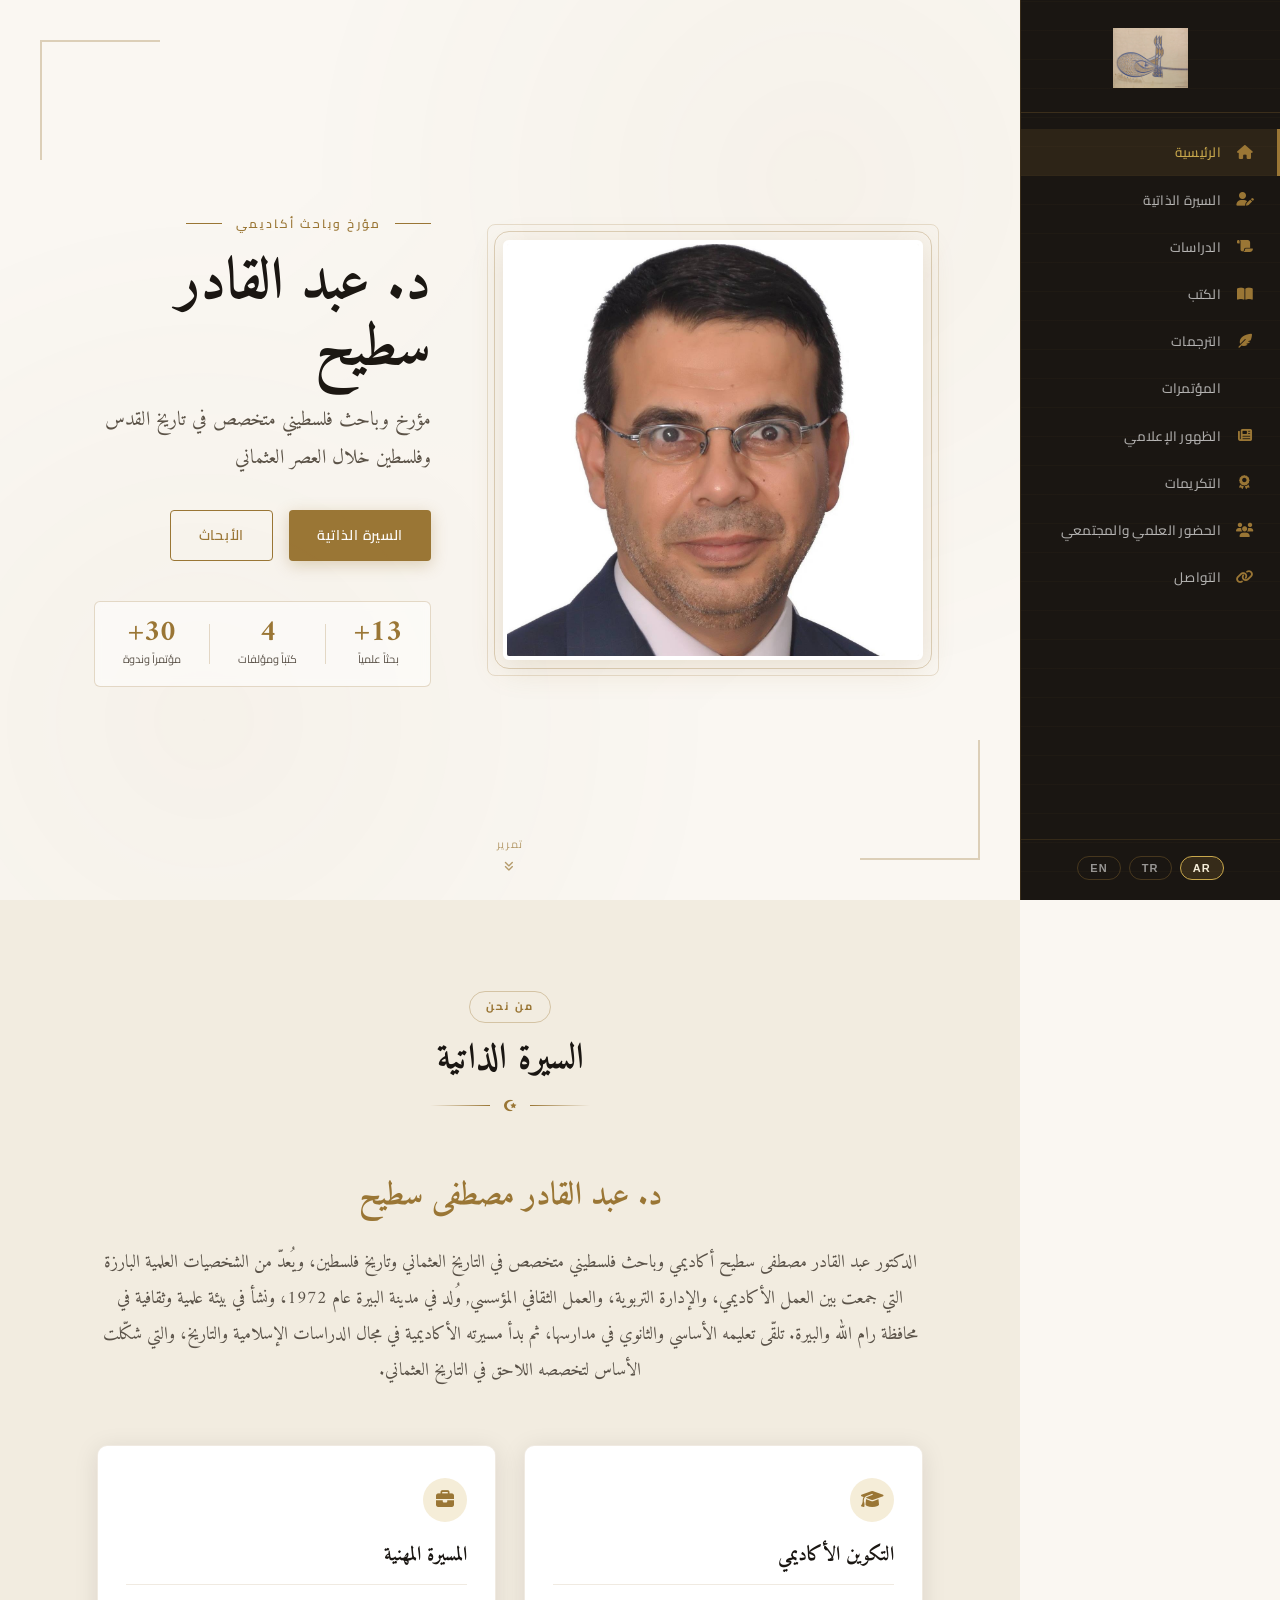
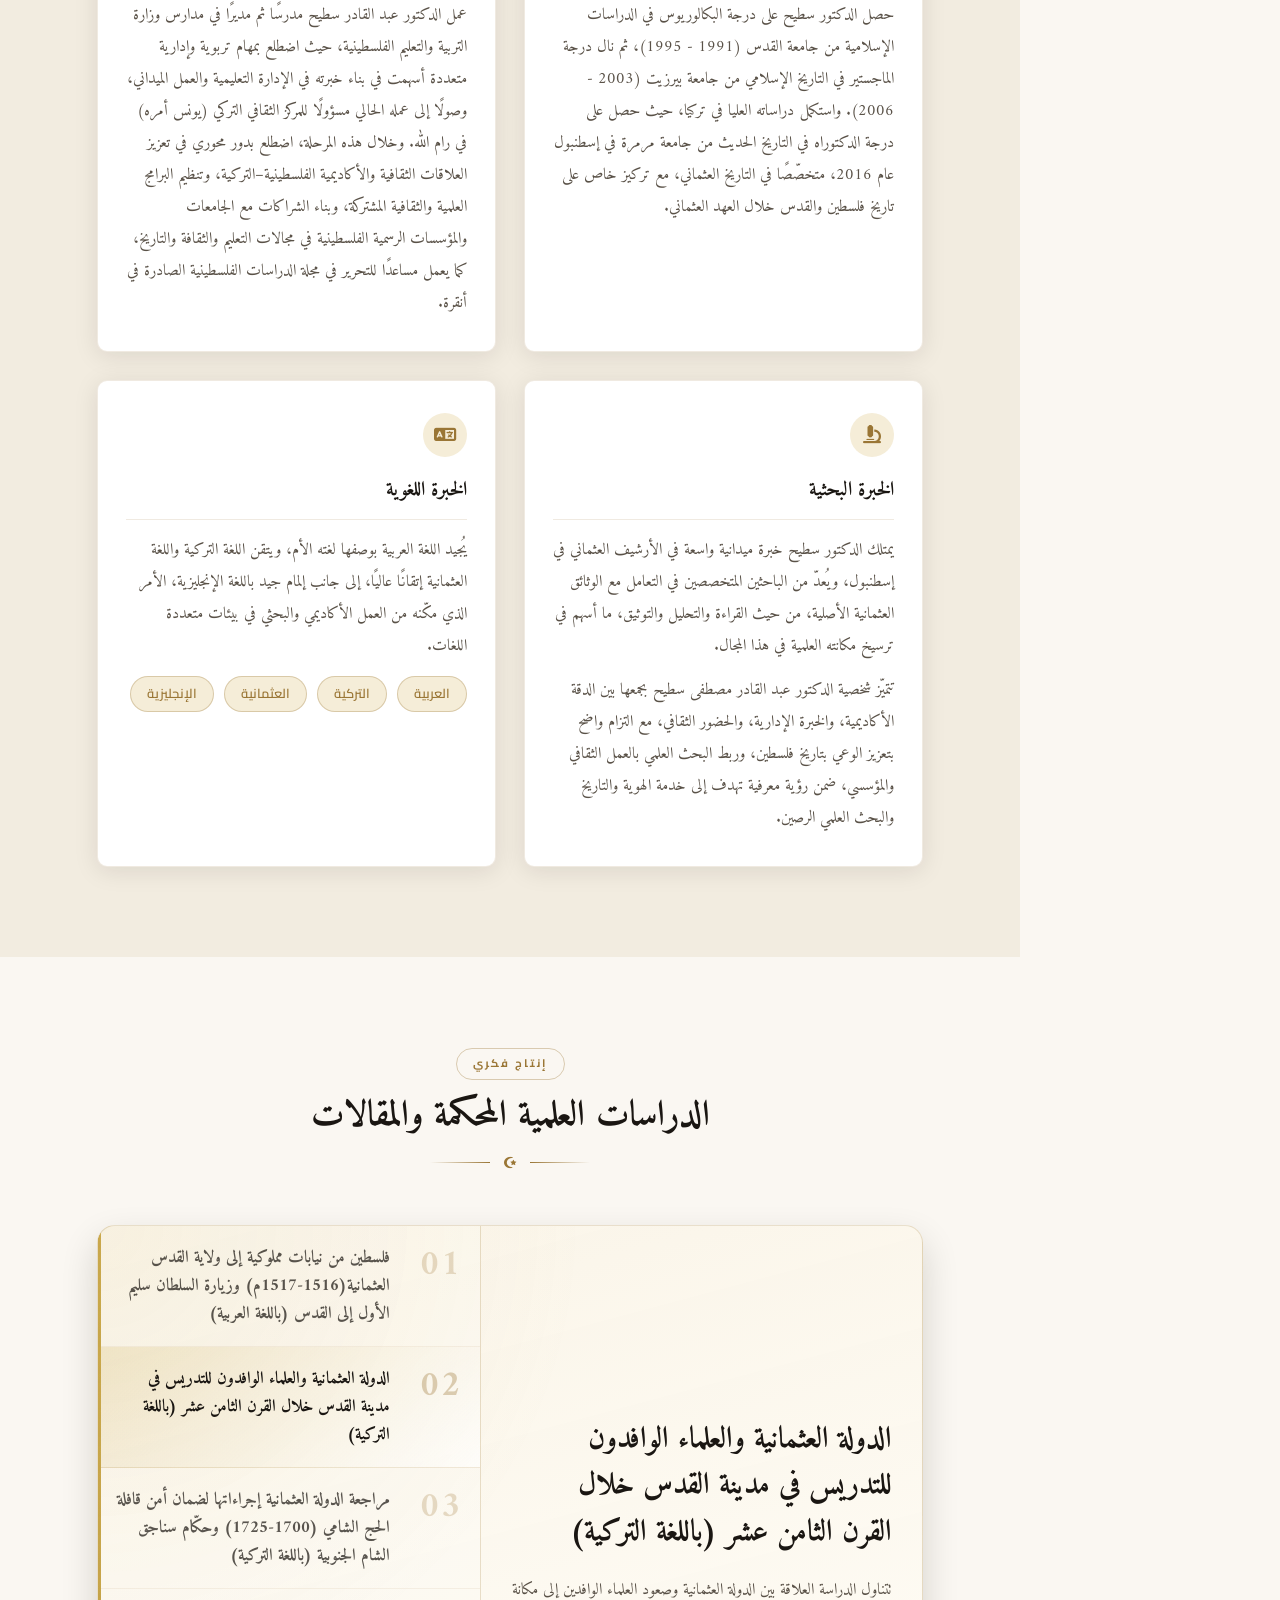
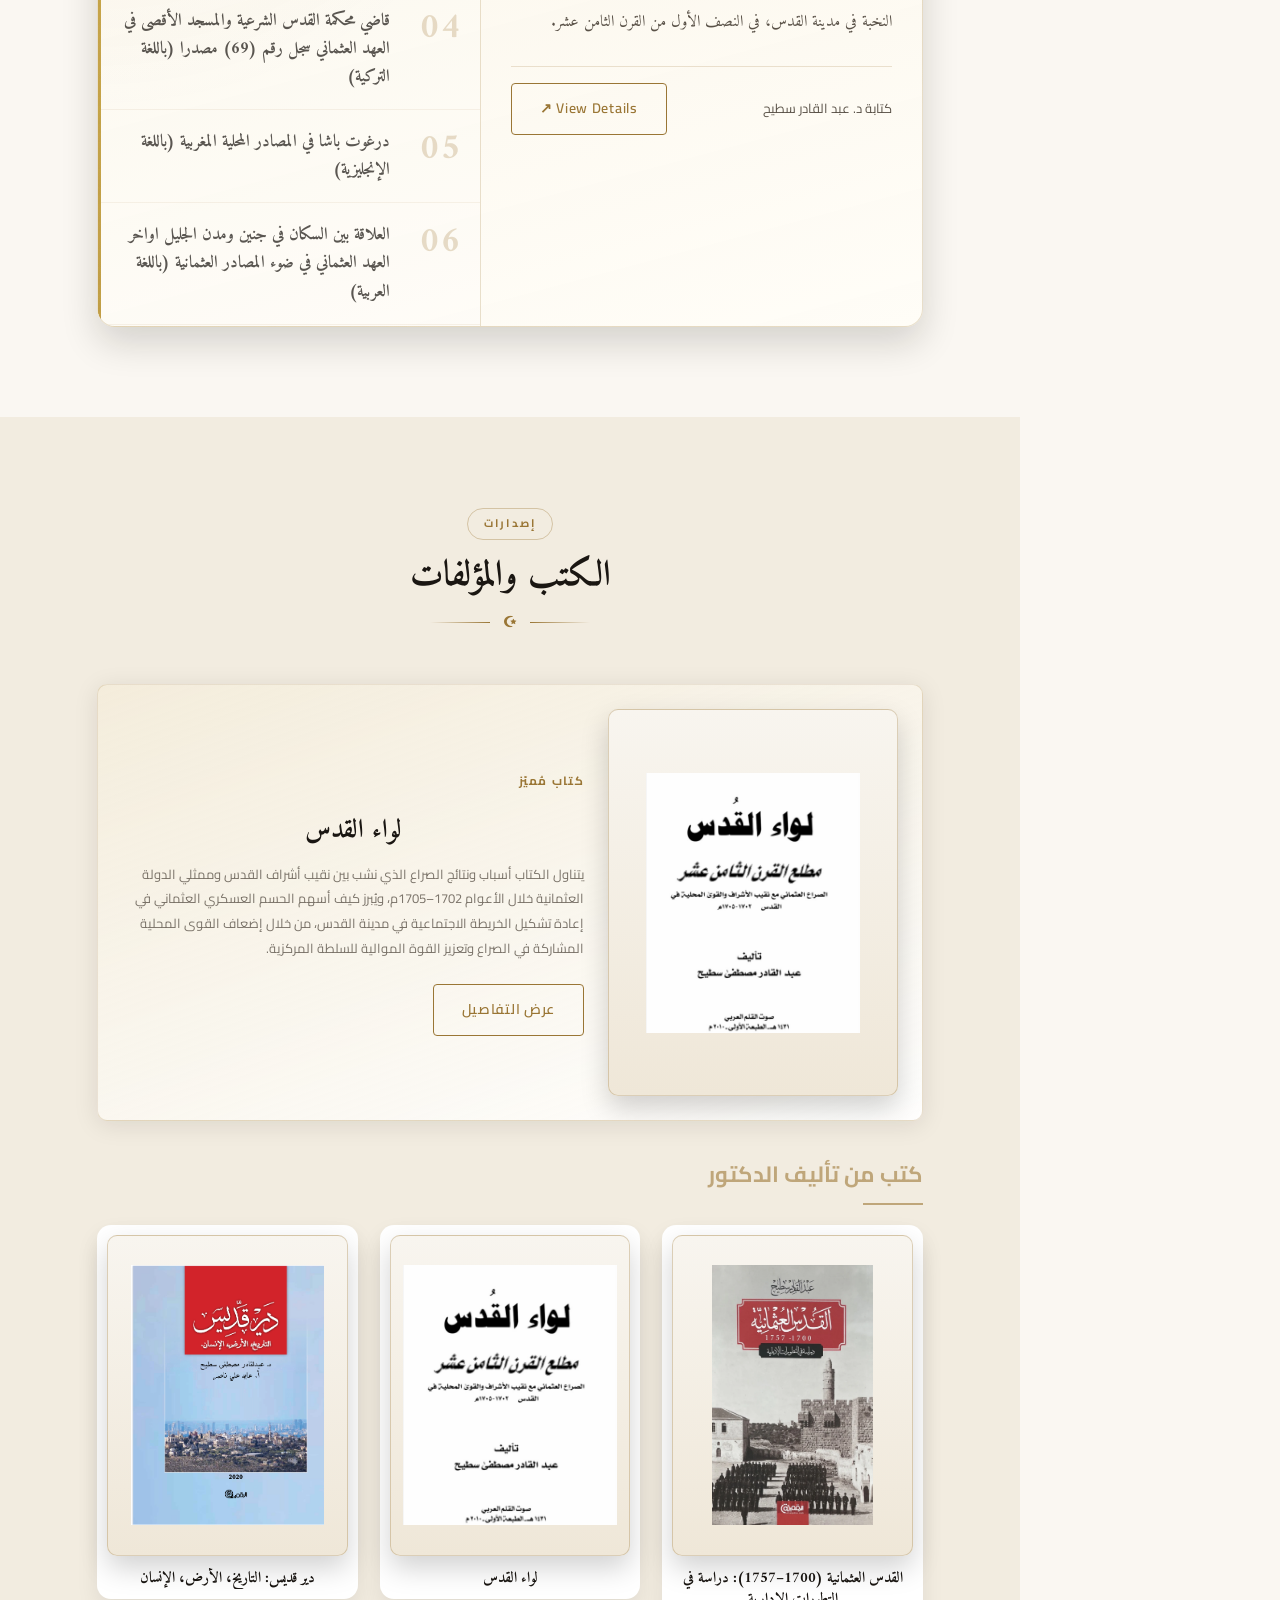
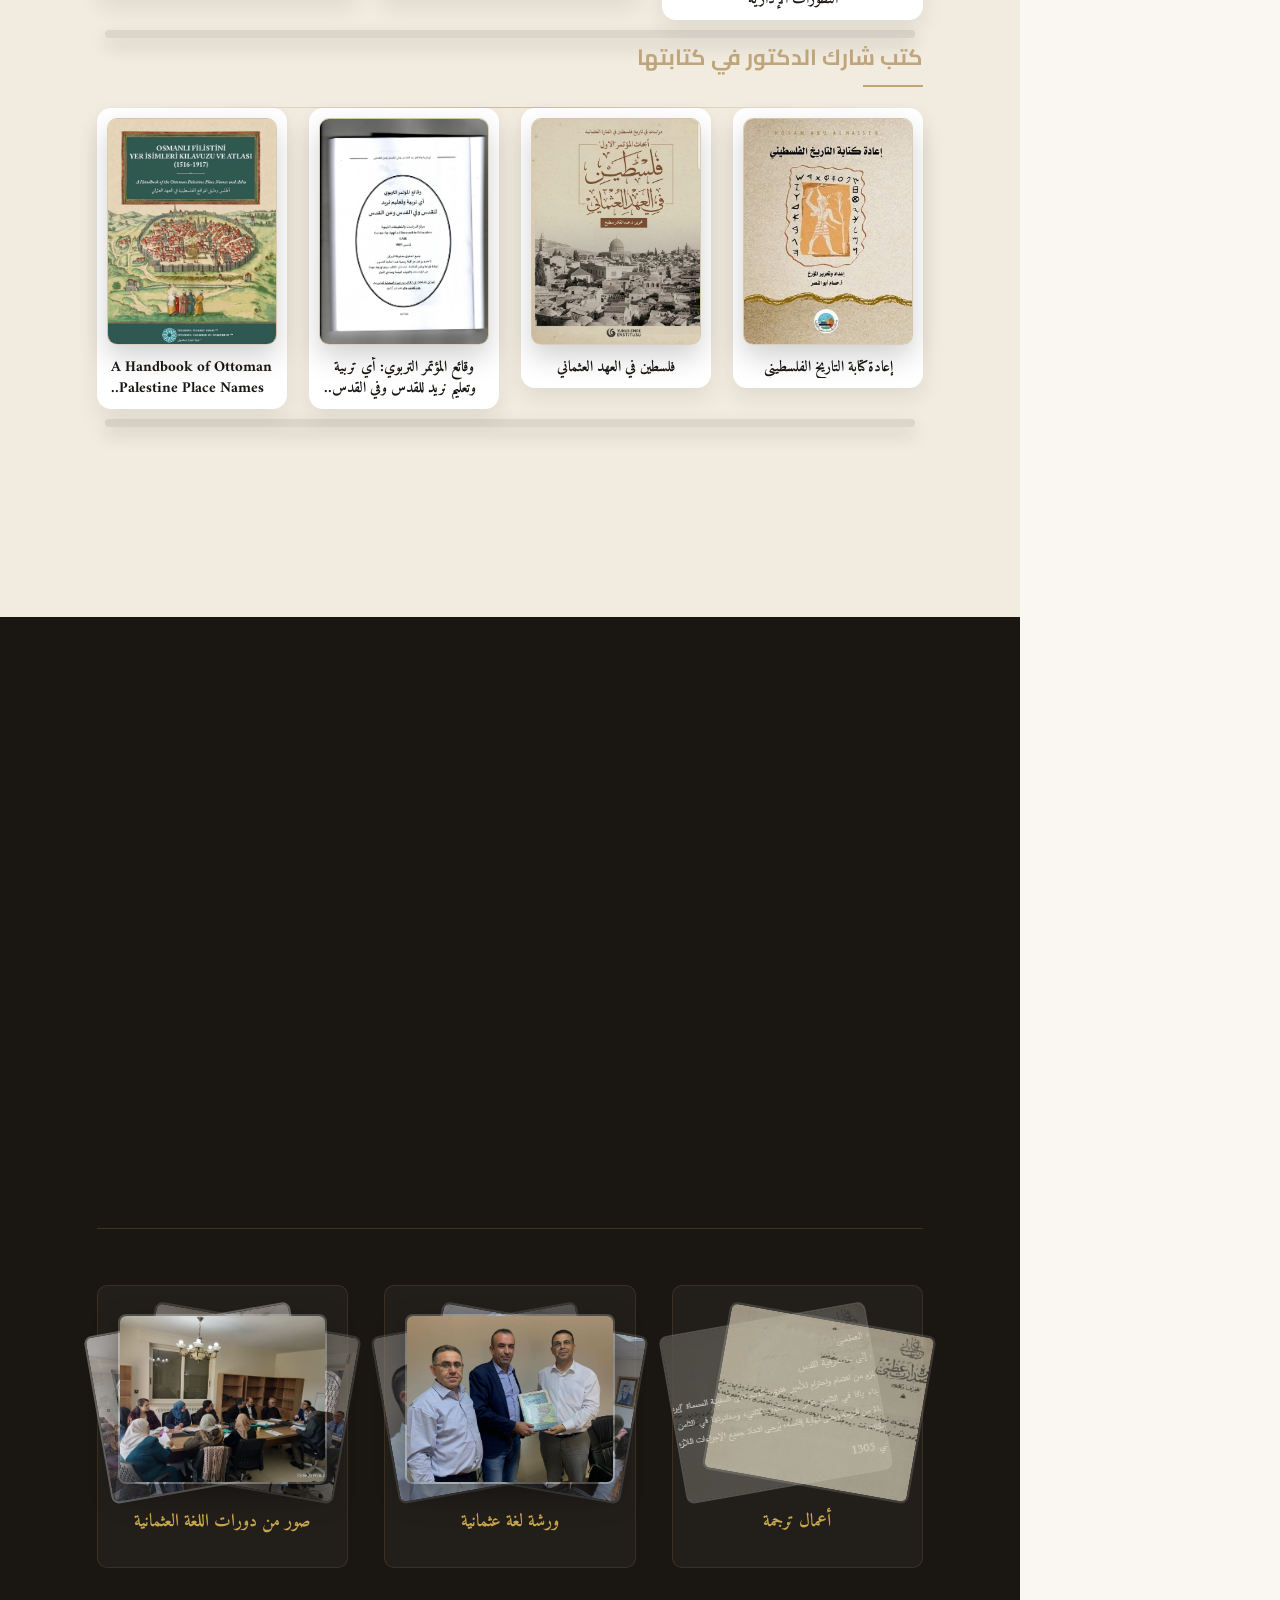
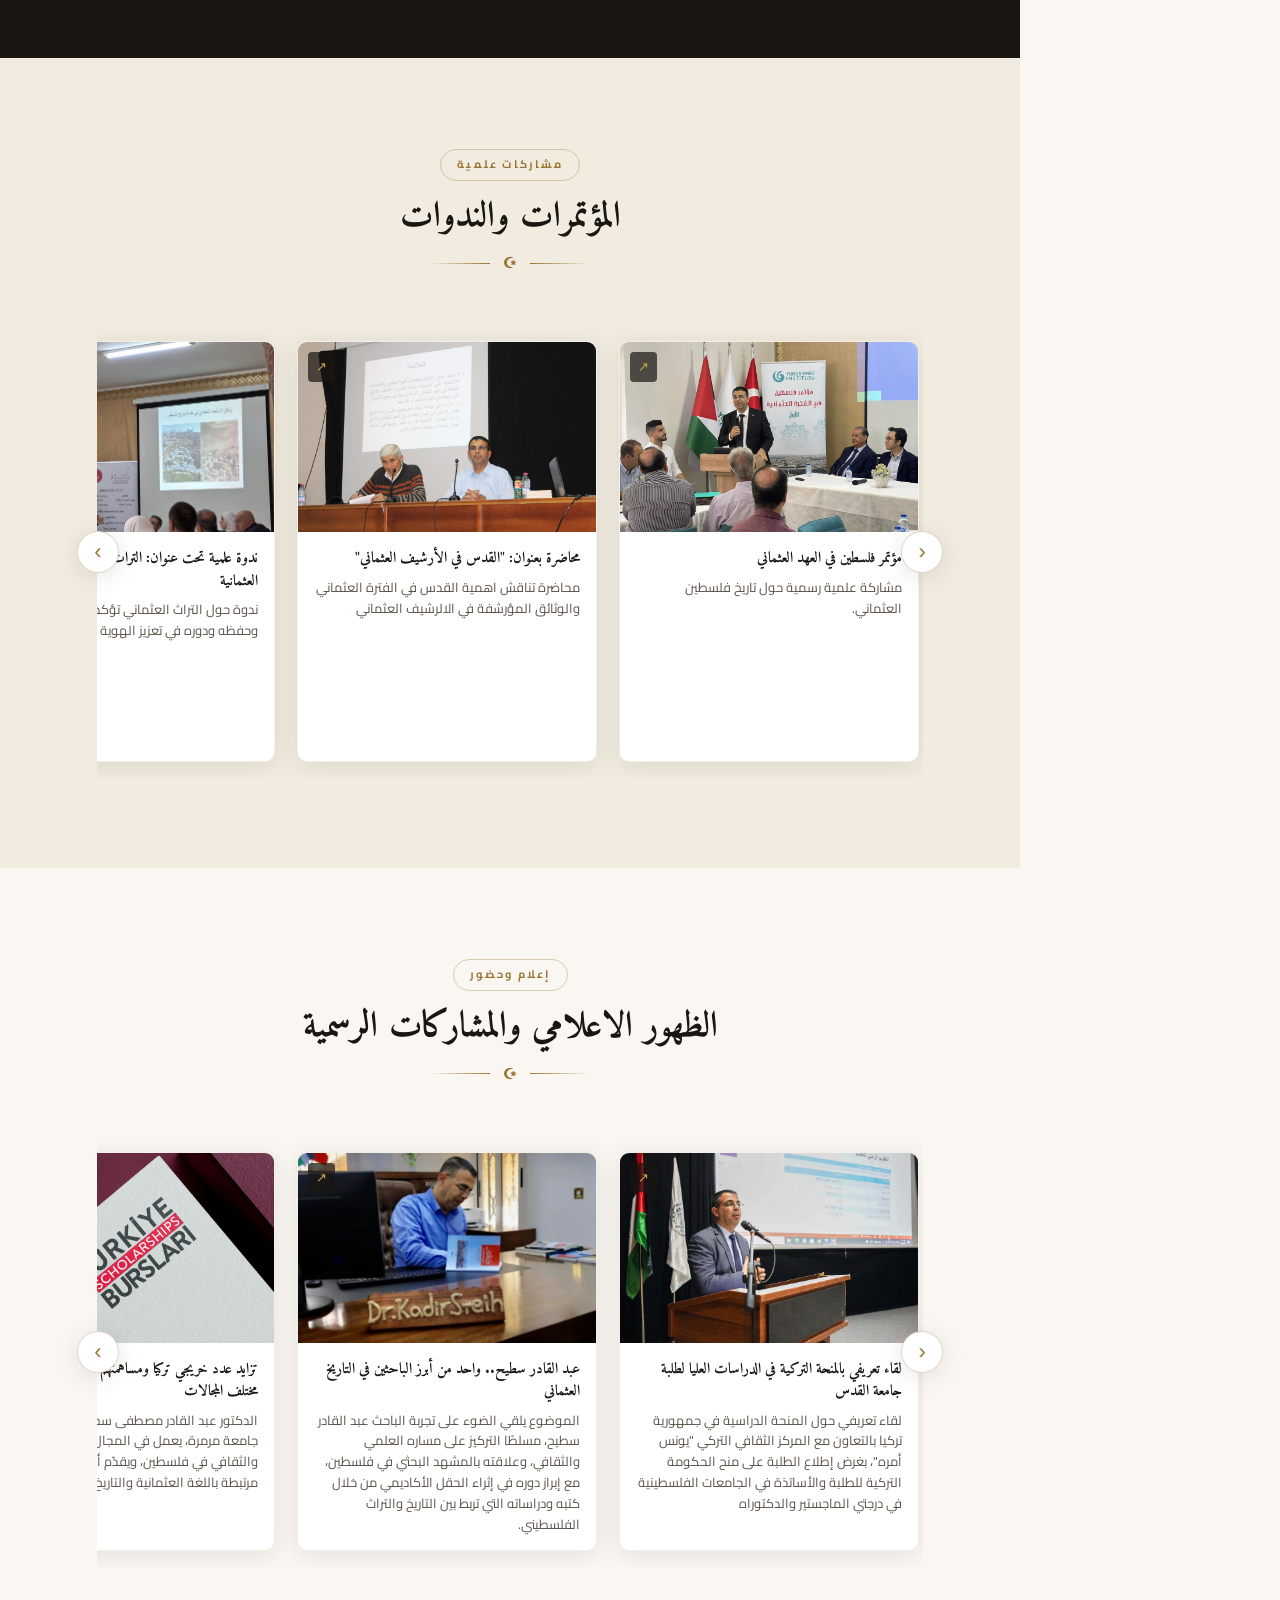
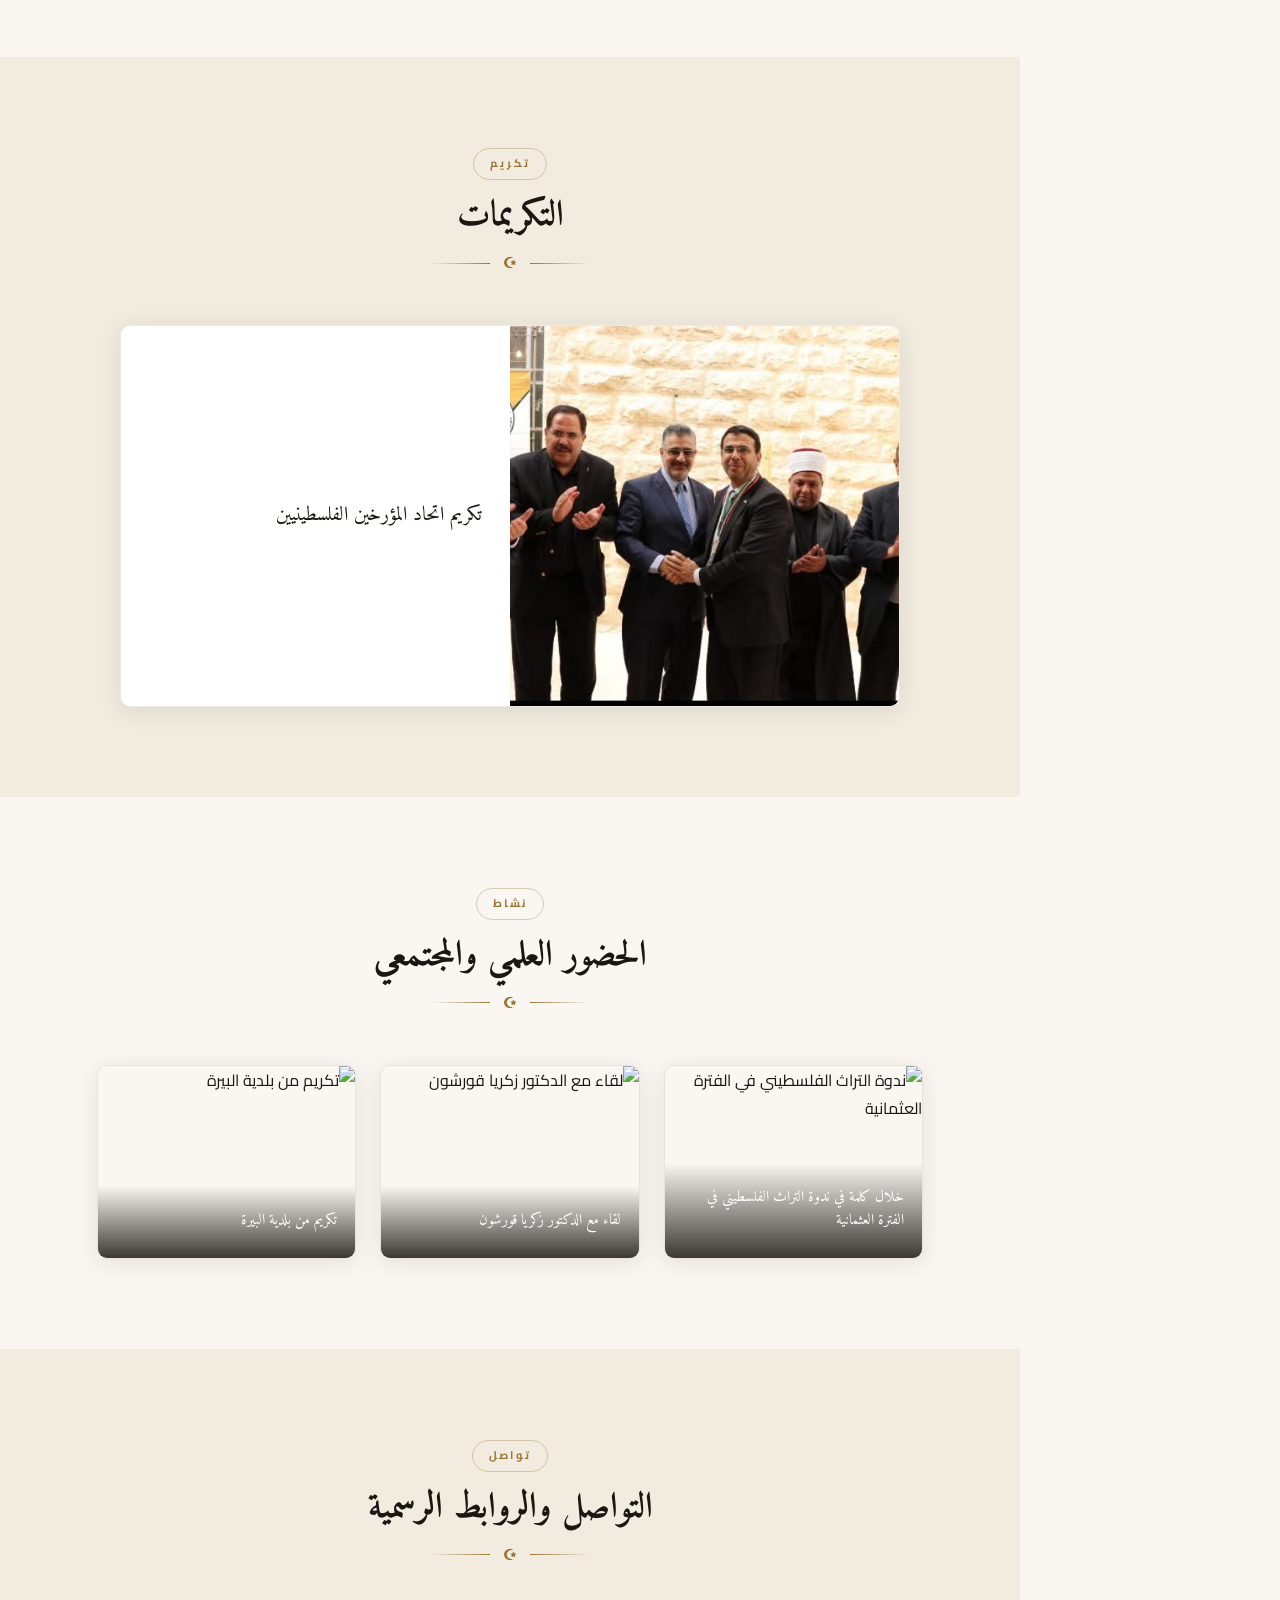
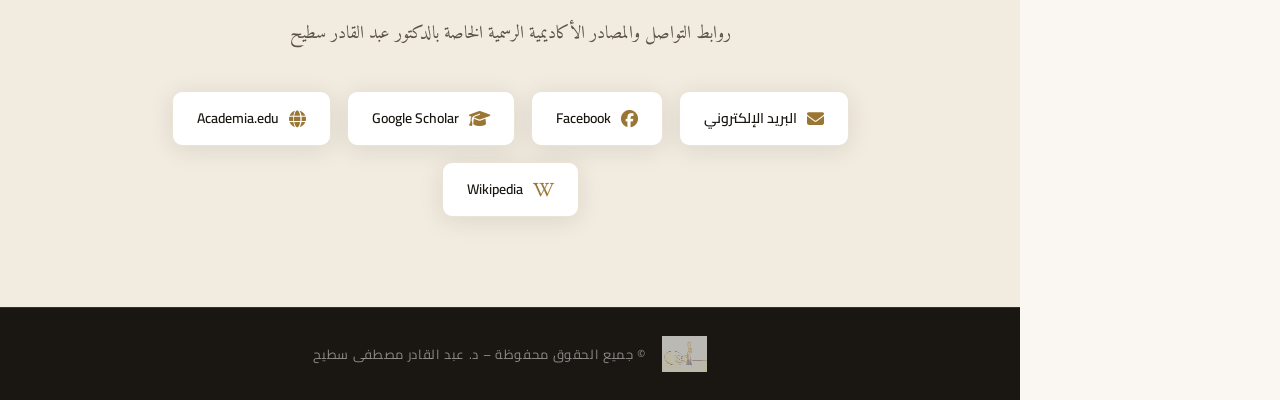
==== index.html @ 8f047064 "abdalqadersteih" ====
<!DOCTYPE html>
<html lang="ar" dir="rtl">
<head>
  <meta charset="UTF-8">
  <meta name="viewport" content="width=device-width, initial-scale=1.0">
  <meta name="description" content="الموقع الرسمي للدكتور عبد القادر سطيح، باحث فلسطيني متخصص في التاريخ العثماني وتاريخ القدس وفلسطين.">
  <meta name="robots" content="index, follow">
  <meta name="keywords" content="عبد القادر مصطفى سطيح, دكتور عبد القادر سطيح, مؤرخ فلسطيني, التاريخ العثماني, تاريخ القدس, باحث فلسطيني">
  <meta name="author" content="Dr Abdalqader Mustafa Steih">
  <link rel="icon" href="assets/favicon.ico">
  <title>د. عبد القادر مصطفى سطيح - باحث في التاريخ العثماني وتاريخ القدس وفلسطين</title>
  <meta property="og:title" content="Dr Abdalqader Steih">
  <meta property="og:description" content="باحث فلسطيني متخصص في التاريخ العثماني وتاريخ القدس وفلسطين.">
  <meta property="og:type" content="website">
  <meta property="og:image" content="https://upload.wikimedia.org/wikipedia/commons/thumb/6/62/Abdalqader_steih.jpg/330px-Abdalqader_steih.jpg">
  <meta property="og:url" content="https://abdalqadersteih.com/">
  <meta property="og:site_name" content="Dr Abdalqader Steih">
  <meta property="og:locale" content="ar_AR">
  <link rel="canonical" href="https://abdalqadersteih.com/">
  <link rel="alternate" hreflang="ar" href="https://abdalqadersteih.com/">
  <link rel="alternate" hreflang="en" href="https://abdalqadersteih.com/en/">
  <link rel="alternate" hreflang="tr" href="https://abdalqadersteih.com/tr/">
  <link rel="alternate" hreflang="x-default" href="https://abdalqadersteih.com/">
  <meta name="twitter:card" content="summary_large_image">
  <meta name="twitter:title" content="د. عبد القادر مصطفى سطيح | باحث في التاريخ العثماني">
  <meta name="twitter:description" content="الموقع الرسمي للدكتور عبد القادر سطيح، باحث فلسطيني متخصص في التاريخ العثماني وتاريخ القدس وفلسطين.">
  <meta name="twitter:image" content="https://upload.wikimedia.org/wikipedia/commons/thumb/6/62/Abdalqader_steih.jpg/330px-Abdalqader_steih.jpg">
  <link rel="stylesheet" href="https://cdnjs.cloudflare.com/ajax/libs/font-awesome/6.5.1/css/all.min.css">
  <link rel="preconnect" href="https://fonts.googleapis.com">
  <link rel="preconnect" href="https://fonts.gstatic.com" crossorigin>
  <link href="https://fonts.googleapis.com/css2?family=Amiri:ital,wght@0,400;0,700;1,400&family=Cairo:wght@300;400;600;700&display=swap" rel="stylesheet">
  <link rel="stylesheet" href="css/style.css">

  <script type="application/ld+json">
  {
    "@context": "https://schema.org",
    "@type": "Person",
    "name": "Dr Abdalqader Mustafa Steih",
    "alternateName": "عبد القادر مصطفى سطيح",
    "jobTitle": "Historian and Researcher in Ottoman History",
    "description": "Palestinian historian specializing in Ottoman history and the history of Jerusalem and Palestine.",
    "birthDate": "1972",
    "birthPlace": "Al-Bireh, Palestine",
    "worksFor": {
      "@type": "Organization",
      "name": "Yunus Emre Institute"
    },
    "knowsLanguage": ["Arabic","Turkish","Ottoman Turkish","English"],
    "sameAs": ["https://marmara.academia.edu/AbdalqaderSteih","https://www.researchgate.net/scientific-contributions/Abdalqader-Steih-2304380427", "https://scholar.google.com/citations?user=nnhFg1UAAAAJ&hl" , "https://ar.wikipedia.org/wiki/%D8%B9%D8%A8%D8%AF_%D8%A7%D9%84%D9%82%D8%A7%D8%AF%D8%B1_%D9%85%D8%B5%D8%B7%D9%81%D9%89_%D8%B9%D8%A8%D8%AF%D8%A7%D9%84%D9%84%D9%87_%D8%B3%D8%B7%D9%8A%D8%AD"]
  }
  </script>
  <script>
    window.__SITE_LOCALE = "ar";
  </script>
</head>

<body class="locale-pending">

<!-- ================= SIDEBAR NAV ================= -->
<aside class="sidebar" id="sidebar">
  <div class="sidebar-brand">
    <img src="assets/tagra.webp" loading="lazy" alt="Ottoman Tughra" class="sidebar-tughra">
  </div>

  <nav class="sidebar-nav">
    <a href="#hero" class="nav-link active" data-section="hero">
      <span class="nav-icon"><i class="fa-solid fa-house"></i></span>
      <span class="nav-label" data-key="nav_home">الرئيسية</span>
    </a>
    <a href="#biography" class="nav-link" data-section="biography">
      <span class="nav-icon"><i class="fa-solid fa-user-pen"></i></span>
      <span class="nav-label" data-key="nav_bio">السيرة الذاتية</span>
    </a>
    <a href="#research" class="nav-link" data-section="research">
      <span class="nav-icon"><i class="fa-solid fa-scroll"></i></span>
      <span class="nav-label" data-key="nav_research">الدراسات</span>
    </a>
    <a href="#books" class="nav-link" data-section="books">
      <span class="nav-icon"><i class="fa-solid fa-book-open"></i></span>
      <span class="nav-label" data-key="nav_books">الكتب</span>
    </a>
    <a href="#ottoman-workshops" class="nav-link" data-section="ottoman-workshops">
      <span class="nav-icon"><i class="fa-solid fa-feather-pointed"></i></span>
      <span class="nav-label" data-key="nav_ottoman">الترجمات</span>
    </a>
    <a href="#conferences" class="nav-link" data-section="conferences">
      <span class="nav-icon"><i class="fa-solid fa-podium"></i></span>
      <span class="nav-label" data-key="nav_conf">المؤتمرات</span>
    </a>
    <a href="#participations" class="nav-link" data-section="participations">
      <span class="nav-icon"><i class="fa-solid fa-newspaper"></i></span>
      <span class="nav-label" data-key="nav_media">الظهور الإعلامي</span>
    </a>
    <a href="#media" class="nav-link" data-section="media">
      <span class="nav-icon"><i class="fa-solid fa-award"></i></span>
      <span class="nav-label" data-key="nav_awards">التكريمات</span>
    </a>
    <a href="#activity" class="nav-link" data-section="activity">
      <span class="nav-icon"><i class="fa-solid fa-users"></i></span>
      <span class="nav-label" data-key="nav_activity">الحضور العلمي والمجتمعي</span>
    </a>
    <a href="#contact" class="nav-link" data-section="contact">
      <span class="nav-icon"><i class="fa-solid fa-link"></i></span>
      <span class="nav-label" data-key="nav_contact">التواصل</span>
    </a>
  </nav>

  <div class="sidebar-lang">
    <button class="lang" data-lang="ar">AR</button>
    <button class="lang" data-lang="tr">TR</button>
    <button class="lang" data-lang="en">EN</button>
  </div>
</aside>

<!-- Mobile topbar -->
<header class="topbar" id="topbar">
  <button class="burger" id="burgerBtn" aria-label="القائمة">
    <span></span><span></span><span></span>
  </button>
  <img src="assets/tagra.webp" loading="lazy" alt="Ottoman Tughra" class="topbar-logo">
  <div class="topbar-lang">
    <button class="lang" data-lang="ar">AR</button>
    <button class="lang" data-lang="tr">TR</button>
    <button class="lang" data-lang="en">EN</button>
  </div>
</header>

<!-- Mobile overlay -->
<div class="sidebar-overlay" id="sidebarOverlay"></div>

<!-- ================= MAIN WRAPPER ================= -->
<main class="main-content" id="mainContent">

<!-- ================= Hero ================= -->
<section id="hero" class="page-section hero-section">
  <div class="hero-bg-pattern"></div>
  <div class="container hero-grid">
    <div class="hero-image reveal-zoom">
      <div class="hero-image-frame">
        <img src="assets/abdalqader steih.webp" loading="lazy" alt="د. عبد القادر سطيح">
      </div>
      <div class="hero-image-ornament"></div>
    </div>
    <div class="hero-content reveal">
      <div class="hero-pretitle">
        <span class="ornament-line"></span>
        <span data-key="hero_pretitle">مؤرخ وباحث أكاديمي</span>
        <span class="ornament-line"></span>
      </div>
      <h1 data-key="hero_name">د. عبد القادر سطيح</h1>
      <p data-key="hero_desc">مؤرخ وباحث فلسطيني متخصص في تاريخ القدس وفلسطين خلال العصر العثماني</p>
      <div class="hero-cta">
        <a href="#biography" class="btn-gold">السيرة الذاتية</a>
        <a href="#research" class="btn-outline">الأبحاث</a>
      </div>
      <div class="hero-stats">
        <div class="stat-item">
          <span class="stat-num">13+</span>
          <span class="stat-lbl">بحثاً علمياً</span>
        </div>
        <div class="stat-divider"></div>
        <div class="stat-item">
          <span class="stat-num">4</span>
          <span class="stat-lbl">كتباً ومؤلفات</span>
        </div>
        <div class="stat-divider"></div>
        <div class="stat-item">
          <span class="stat-num">30+</span>
          <span class="stat-lbl">مؤتمراً وندوة</span>
        </div>
      </div>
    </div>
  </div>
  <div class="scroll-hint">
    <span>تمرير</span>
    <i class="fa-solid fa-angles-down"></i>
  </div>
</section>

<!-- ================= Biography ================= -->
<section id="biography" class="page-section biography-section">
  <div class="section-header reveal">
    <span class="section-tag" data-key="bio_tag">من نحن</span>
    <h2 class="section-title" data-key="bio_title">السيرة الذاتية</h2>
    <div class="title-ornament"><span></span><i class="fa-solid fa-star-and-crescent"></i><span></span></div>
  </div>

  <div class="bio-container">
    <div class="bio-intro-block reveal">
      <h3 class="bio-name" data-key="bio_name">د. عبد القادر مصطفى سطيح</h3>
      <p data-key="bio_intro_1">
        الدكتور عبد القادر مصطفى سطيح أكاديمي وباحث فلسطيني متخصص في التاريخ العثماني وتاريخ فلسطين، ويُعدّ من الشخصيات العلمية البارزة التي جمعت بين العمل الأكاديمي، والإدارة التربوية، والعمل الثقافي المؤسسي,
        وُلد في مدينة البيرة عام 1972، ونشأ في بيئة علمية وثقافية في محافظة رام الله والبيرة. تلقّى تعليمه الأساسي والثانوي في مدارسها، ثم بدأ مسيرته الأكاديمية في مجال الدراسات الإسلامية والتاريخ، والتي شكّلت الأساس لتخصصه اللاحق في التاريخ العثماني.
      </p>
    </div>

    <div class="bio-cards-grid">
      <div class="bio-card reveal-left">
        <div class="bio-card-icon"><i class="fa-solid fa-graduation-cap"></i></div>
        <h4 data-key="bio_academic_title">التكوين الأكاديمي</h4>
        <p data-key="bio_academic_text">
          حصل الدكتور سطيح على درجة البكالوريوس في الدراسات الإسلامية من جامعة القدس (1991 - 1995)، ثم نال درجة الماجستير في التاريخ الإسلامي من جامعة بيرزيت (2003 - 2006). واستكمل دراساته العليا في تركيا، حيث حصل على درجة الدكتوراه في التاريخ الحديث من جامعة مرمرة في إسطنبول عام 2016، متخصّصًا في التاريخ العثماني، مع تركيز خاص على تاريخ فلسطين والقدس خلال العهد العثماني.
        </p>
      </div>

      <div class="bio-card reveal">
        <div class="bio-card-icon"><i class="fa-solid fa-briefcase"></i></div>
        <h4 data-key="bio_career_title">المسيرة المهنية</h4>
        <p data-key="bio_career_1">
         عمل الدكتور عبد القادر سطيح مدرسًا ثم مديرًا في مدارس وزارة التربية والتعليم الفلسطينية، حيث اضطلع بمهام تربوية وإدارية متعددة أسهمت في بناء خبرته في الإدارة التعليمية والعمل الميداني، وصولًا إلى عمله الحالي مسؤولًا للمركز الثقافي التركي (يونس أمره) في رام الله. وخلال هذه المرحلة، اضطلع بدور محوري في تعزيز العلاقات الثقافية والأكاديمية الفلسطينية–التركية، وتنظيم البرامج العلمية والثقافية المشتركة، وبناء الشراكات مع الجامعات والمؤسسات الرسمية الفلسطينية في مجالات التعليم والثقافة والتاريخ، كما يعمل مساعدًا للتحرير في مجلة الدراسات الفلسطينية الصادرة في أنقرة.
        </p>
      </div>

      <div class="bio-card reveal-right">
        <div class="bio-card-icon"><i class="fa-solid fa-microscope"></i></div>
        <h4 data-key="bio_research_title">الخبرة البحثية</h4>
        <p data-key="bio_research_1">
          يمتلك الدكتور سطيح خبرة ميدانية واسعة في الأرشيف العثماني في إسطنبول، ويُعدّ من الباحثين المتخصصين في التعامل مع الوثائق العثمانية الأصلية، من حيث القراءة والتحليل والتوثيق، ما أسهم في ترسيخ مكانته العلمية في هذا المجال.
        </p>
        <p data-key="bio_profile_text">
          تتميّز شخصية الدكتور عبد القادر مصطفى سطيح بجمعها بين الدقة الأكاديمية، والخبرة الإدارية، والحضور الثقافي، مع التزام واضح بتعزيز الوعي بتاريخ فلسطين، وربط البحث العلمي بالعمل الثقافي والمؤسسي، ضمن رؤية معرفية تهدف إلى خدمة الهوية والتاريخ والبحث العلمي الرصين.
        </p>
      </div>

      <div class="bio-card bio-lang-card reveal">
        <div class="bio-card-icon"><i class="fa-solid fa-language"></i></div>
        <h4 data-key="bio_profile_title">الخبرة اللغوية</h4>
        <p data-key="bio_research_2">
          يُجيد اللغة العربية بوصفها لغته الأم، ويتقن اللغة التركية واللغة العثمانية إتقانًا عاليًا، إلى جانب إلمام جيد باللغة الإنجليزية، الأمر الذي مكّنه من العمل الأكاديمي والبحثي في بيئات متعددة اللغات.
        </p>
        <div class="lang-badges">
          <span class="lang-badge">العربية</span>
          <span class="lang-badge">التركية</span>
          <span class="lang-badge">العثمانية</span>
          <span class="lang-badge">الإنجليزية</span>
        </div>
      </div>
    </div>

    <div class="research-panel" data-research-panel aria-hidden="true">
      <div class="research-panel-card">
        <div class="research-panel-head">
          <h3 class="research-panel-title" data-research-panel-title></h3>
          <button class="research-panel-close" type="button" data-research-panel-close aria-label="Close">×</button>
        </div>
        <p class="research-panel-desc" data-research-panel-desc></p>
        <div class="research-panel-meta" data-research-panel-tags></div>
        <a class="btn-outline research-panel-cta" data-research-panel-link href="#" target="_blank" rel="noopener noreferrer">View Full Research</a>
      </div>
    </div>
  </div>
</section>


<!-- ================= Research ================= -->
<section id="research" class="page-section research-section">
  <div class="section-header reveal">
    <span class="section-tag" data-key="research_tag">إنتاج فكري</span>
    <h2 class="section-title" data-key="research_section_title">الدراسات العلمية المحكمة والمقالات</h2>
    <div class="title-ornament"><span></span><i class="fa-solid fa-star-and-crescent"></i><span></span></div>
  </div>

  <div class="container">
    <div class="research-folio reveal" data-research-folio>
      <article class="research-content-panel" data-research-content-panel>
        <div class="research-content-inner">
          <div class="research-content-fade" data-research-fade>
            <h3 class="research-content-title" data-research-content-title></h3>
            <p class="research-content-desc" data-research-content-desc></p>
            <footer class="research-content-footer">
              <small class="research-content-author" data-research-content-author></small>
              <a class="btn-outline research-content-cta" data-research-content-link href="#" target="_blank" rel="noopener noreferrer">View Details ↗</a>
            </footer>
          </div>
        </div>
      </article>

      <div class="research-index-panel" data-research-index-panel>
        <div class="research-list">

      <a class="research-item reveal" href="https://journals.ku.edu.kw/ajh/index.php/ajh/article/view/2981" target="_blank" rel="noopener noreferrer">
        <div class="research-num">01</div>
        <div class="research-body">
          <h3 data-key="r1_title">فلسطين من نيابات مملوكية إلى ولاية القدس العثمانية(1516-1517م) وزيارة السلطان سليم الأول إلى القدس (باللغة العربية)</h3>
          <p data-key="r1_desc">تتناول الدراسة انتقال المنطقة الجنوبية من بلاد الشام، من السيادة المملوكية إلى السيادة العثمانية، والتغييرات في التقسيمات الإدارية التي رافقت هذا الانتقال، وتتابع مرور السلطان العثماني سليم الأول بالمنطقة وزيارته إلى مدينة القدس، وتحاول شرح الرسائل التي حملتها في طياتها تلك الزيارة.</p>
          <div class="research-footer">
            <small class="research-source" data-key="r1_source">كتابة د. عبد القادر سطيح</small>
            <span class="research-link" data-key="research_link">ملخص الدراسة ↗</span>
          </div>
        </div>
      </a>

      <a class="research-item reveal" href="https://www.academia.edu/71305258/" target="_blank" rel="noopener noreferrer">
        <div class="research-num">02</div>
        <div class="research-body">
          <h3 data-key="r2_title">الدولة العثمانية والعلماء الوافدون للتدريس في مدينة القدس خلال القرن الثامن عشر (باللغة التركية)</h3>
          <p data-key="r2_desc">تتناول الدراسة العلاقة بين الدولة العثمانية وصعود العلماء الوافدين إلى مكانة النخبة في مدينة القدس، في النصف الأول من القرن الثامن عشر.</p>
          <div class="research-footer">
            <small class="research-source" data-key="r2_source">كتابة د. عبد القادر سطيح</small>
            <span class="research-link" data-key="research_link">ملخص الدراسة ↗</span>
          </div>
        </div>
      </a>

      <a class="research-item reveal" href="https://dergipark.org.tr/tr/pub/osmed/article/1446534" target="_blank" rel="noopener noreferrer">
        <div class="research-num">03</div>
        <div class="research-body">
          <h3 data-key="r3_title">مراجعة الدولة العثمانية إجراءاتها لضمان أمن قافلة الحج الشامي (1700-1725) وحكّام سناجق الشام الجنوبية (باللغة التركية)</h3>
          <p data-key="r3_desc">تتناول الدراسة مراجعات الدولة لإجراءاتها من أجل تأمين قافلة الحج الشامي في الفترة (1700-1725)، والأسباب التي دفعتها للقيام بذلك، وما ترتب عليها من نتائج على حكّام سناجق الشام الجنوبية.</p>
          <div class="research-footer">
            <small class="research-source" data-key="r3_source">كتابة د. عبد القادر سطيح</small>
            <span class="research-link" data-key="research_link">ملخص الدراسة ↗</span>
          </div>
        </div>
      </a>

      <a class="research-item reveal" href="https://dergipark.org.tr/tr/pub/fsmia/article/1408476" target="_blank" rel="noopener noreferrer">
        <div class="research-num">04</div>
        <div class="research-body">
          <h3 data-key="r4_title">قاضي محكمة القدس الشرعية والمسجد الأقصى في العهد العثماني سجل رقم (69) مصدرا (باللغة التركية)</h3>
          <p data-key="r4_desc">تتناول الدراسة سلطة القاضي في المسجد الأقصى والصلاحيات التي منحتها الدولة له على أصحاب الوظائف الذين جلهم من الأهالي المحليين وعلى الأموال التي تم تخصيصها لدفع رواتب الموظفين والإنفاق على مصالح المسجد.</p>
          <div class="research-footer">
            <small class="research-source" data-key="r4_source">بالمشاركة مع ابراهيم ربايعة</small>
            <span class="research-link" data-key="research_link">ملخص الدراسة ↗</span>
          </div>
        </div>
      </a>

      <a class="research-item reveal" href="https://www.academia.edu/37258727/" target="_blank" rel="noopener noreferrer">
        <div class="research-num">05</div>
        <div class="research-body">
          <h3 data-key="r5_title">درغوت باشا في المصادر المحلية المغربية (باللغة الإنجليزية)</h3>
          <p data-key="r5_desc">تتناول الدراسة استقرار درغوت باشا بعد منتصف القرن السادس عشر في الأراضي الليبية والتونسية، ومساهمته في إحداث تغييرات عمرانية واجتماعية، بالإضافة الى مشاريع توطين جعلت الوجود العثماني ملموسا في المنطقة.</p>
          <div class="research-footer">
            <small class="research-source" data-key="r5_source">كتابة د. عبد القادر سطيح</small>
            <span class="research-link" data-key="research_link">ملخص الدراسة ↗</span>
          </div>
        </div>
      </a>

      <a class="research-item reveal" href="https://www.academia.edu/37258731/" target="_blank" rel="noopener noreferrer">
        <div class="research-num">06</div>
        <div class="research-body">
          <h3 data-key="r6_title">العلاقة بين السكان في جنين ومدن الجليل اواخر العهد العثماني في ضوء المصادر العثمانية (باللغة العربية)</h3>
          <p data-key="r6_desc">تتناول الدراسة طبيعة العلاقة التي جمعت بين السكان في مدينة جنين والمراكز الكبرى في منطقة الجليل (عكا وحيفا وصفد وطبرية والناصرة)، وتظهر التركيبة السكانية لهذه المدن، وكيف توزعت على أحيائها، وتطرقت إلى الصلات الاجتماعية التي جمعت بينهم والتوتر الذي حدث في العلاقة بين أبناء المنطقة أواخر العهد العثماني وأسبابه</p>
          <div class="research-footer">
            <small class="research-source" data-key="r6_source">كتابة د. عبد القادر سطيح</small>
            <span class="research-link" data-key="research_link">ملخص الدراسة ↗</span>
          </div>
        </div>
      </a>

      <a class="research-item reveal" href="https://www.academia.edu/37258733/" target="_blank" rel="noopener noreferrer">
        <div class="research-num">07</div>
        <div class="research-body">
          <h3 data-key="r7_title">الوثائق العثمانية في الاراضي الفلسطينة (باللغة الانجليزية)</h3>
          <p data-key="r7_desc">تتناول هذه الدراسة الوثائق العثمانية في الأراضي الفلسطينية التي خلّفتها الدولة العثمانية بعد انسحابها من المنطقة، والصادرة عن مؤسسات متعددة مثل المحاكم الشرعية، والمحاكم النظامية، ومجالس البلديات، وإدارات الأراضي. وتركّز على واقع هذه الوثائق من حيث أماكن حفظها، وتوزيعها الجغرافي، والجهود المبذولة لجمعها وصيانتها، مبيّنة أنها مبعثرة في مواقع ودول مختلفة، مع ضعف واضح في آليات الحفاظ المؤسسي عليها.</p>
          <div class="research-footer">
            <small class="research-source" data-key="r7_source">كتابة د. عبد القادر سطيح</small>
            <span class="research-link" data-key="research_link">ملخص الدراسة ↗</span>
          </div>
        </div>
      </a>

      <a class="research-item reveal" href="https://www.academia.edu/37258732" target="_blank" rel="noopener noreferrer">
        <div class="research-num">08</div>
        <div class="research-body">
          <h3 data-key="r8_title">الفلسطينيون في الثورة العربية الكبرى (باللغة التركية)</h3>
          <p data-key="r8_desc">تُركّز الدراسة على دور الفلسطينيين في الثورة العربية، وتبحث في علاقتهم بالجمعيات القومية العربية خلال تلك الفترة، مستخدمة مصادر عربية وتركيزًا على مدى مشاركة الفلسطينيين في تلك الحركات. وتبيّن أن بعض الفلسطينيين انخرطوا في جمعيات قومية لمواجهة المخاطر الإقليمية بينما لم يشارك جمهورهم بشكل موحّد في الثورة نفسها.</p>
          <div class="research-footer">
            <small class="research-source" data-key="r8_source">بالمشاركة مع د. نسليهان كوران</small>
            <span class="research-link" data-key="research_link">ملخص الدراسة ↗</span>
          </div>
        </div>
      </a>

      <a class="research-item reveal" href="https://www.academia.edu/71311136" target="_blank" rel="noopener noreferrer">
        <div class="research-num">09</div>
        <div class="research-body">
          <h3 data-key="r9_title">مشاريع الاستيطان الأجنبية في فلسطين أواخر العهد العثماني والعلاقات بين السكان (سنجق عكا نموذجاً) (باللغة التركية)</h3>
          <p data-key="r9_desc">تتناول الدراسة المشاريع الاستيطانية التي ظهرت في سنجق عكا أواخر العهد العثماني، والجهات الداعمة لها، والإجراءات التي اتخذتها الدولة لوقف هذه المشاريع، ثم انتقلت لمناقشة الآثار التي تركتها هذه المشاريع في علاقات السكان المحليين، بمقارنة ما كانت عليه العلاقات قبل الاستيطان وبعده، في محاولة لكشف الظروف والملابسات التي أحاطت بقيام هذه المشاريع ومدى نجاحها أو فشلها.</p>
          <div class="research-footer">
            <small class="research-source" data-key="r9_source">كتابة د. عبد القادر سطيح</small>
            <span class="research-link" data-key="research_link">ملخص الدراسة ↗</span>
          </div>
        </div>
      </a>

      <a class="research-item reveal" href="https://www.researchgate.net/publication/349462510" target="_blank" rel="noopener noreferrer">
        <div class="research-num">10</div>
        <div class="research-body">
          <h3 data-key="r10_title">علاقة ثورة العرب عام 1916 بالجمعيات القومية العربية، وصلة الفلسطينيين بالجمعيات وبالتمرد (باللغة التركية)</h3>
          <p data-key="r10_desc">تناول البحث ثورة العرب عام 1916 وعلاقتها بالحركات القومية العربية المنظمة، ويركّز على دور الفلسطينيين في هذه الجمعيات وصلتهم السياسية والتنظيمية بالثورة، ويحلّل تأثير هذه العلاقات على تشكّل الوعي القومي والنشاط السياسي في فلسطين آنذاك.</p>
          <div class="research-footer">
            <small class="research-source" data-key="r10_source">بالمشاركة مع د. نسليهان كوران</small>
            <span class="research-link" data-key="research_link">ملخص الدراسة ↗</span>
          </div>
        </div>
      </a>

      <a class="research-item reveal" href="https://www.academia.edu/78481982/" target="_blank" rel="noopener noreferrer">
        <div class="research-num">11</div>
        <div class="research-body">
          <h3 data-key="r11_title">الدولة العثمانية والقوى المحلية في سنجق القدس في النصف الاول من القرن الثامن عشر، العلاقة بين المركز والاطراف (باللغة التركية)</h3>
          <p data-key="r11_desc">تتناول الدراسة الإجراءات التي اتخذتها الدولة في النصف الأول من القرن الثامن عشر بهدف الزام جميع القوى المحلية في سنجق القدس بأدوارها، وكسب تعاون هذه القوى مع ممثليها؛ لتسهيل عملهم في إدارة السنجق، كما تبحث في النتائج والاثار التي ترتبت على هذه الإجراءات والتي امتد تأثيرها الى الفترات اللاحقة</p>
          <div class="research-footer">
            <small class="research-source" data-key="r11_source">كتابة د. عبد القادر سطيح</small>
            <span class="research-link" data-key="research_link">ملخص الدراسة ↗</span>
          </div>
        </div>
      </a>

      <a class="research-item reveal" href="https://www.researchgate.net/publication/388582626_Ottoman_inspirations_in_Palestinian_Cuisine" target="_blank" rel="noopener noreferrer">
        <div class="research-num">12</div>
        <div class="research-body">
          <h3 data-key="r12_title">التأثيرات العثمانية في المطبخ الفلسطيني (باللغة الانجليزية)</h3>
          <p data-key="r12_desc">تتناول الدراسة التأثيرات التي تركها المطبخ العثماني في المطبخ الفلسطيني</p>
          <div class="research-footer">
            <small class="research-source" data-key="r12_source">بالمشاركة مع أوزدن أوزدمير</small>
            <span class="research-link" data-key="research_link">ملخص الدراسة ↗</span>
          </div>
        </div>
      </a>

      <a class="research-item reveal" href="https://www.palestineremembered.com/GeoPoints/Dayr_Qaddis_7595/Article_32022.html" target="_blank" rel="noopener noreferrer">
        <div class="research-num">13</div>
        <div class="research-body">
          <h3 data-key="r13_title">نسب عائلة سطيح في فلسطين</h3>
          <p data-key="r13_desc">بحث توثيقي في نسب عائلة سطيح اعتمادًا على المصادر التاريخية.</p>
          <div class="research-footer">
            <small class="research-source" data-key="r13_source">كتابة د. عبد القادر سطيح</small>
            <span class="research-link" data-key="research_link">ملخص الدراسة ↗</span>
          </div>
        </div>
      </a>

        </div>
      </div>
    </div>
  </div>
</section>


<!-- ================= Books ================= -->
<section id="books" class="page-section books-section">
  <div class="section-header reveal">
    <span class="section-tag" data-key="books_tag">إصدارات</span>
    <h2 class="section-title" data-key="books_section_title">الكتب والمؤلفات</h2>
    <div class="title-ornament"><span></span><i class="fa-solid fa-star-and-crescent"></i><span></span></div>
  </div>

  <div class="container">
    <div class="bookshelf" data-bookshelf>
      <!-- Featured Book Showcase (auto-rotating) -->
      <article class="shelf-featured reveal" data-showcase>
        <div class="shelf-featured-frame shelf-showcase" data-showcase-frame>
          <a class="shelf-cover" data-showcase-link href="https://ibharbooks.com/products/%D8%A7%D9%84%D9%82%D8%AF%D8%B3-%D8%A7%D9%84%D8%B9%D8%AB%D9%85%D8%A7%D9%86%D9%8A%D8%A9" target="_blank" rel="noopener noreferrer">
            <img data-showcase-img src="assets/osmanli.webp" loading="lazy" alt="القدس العثمانية">
          </a>
          <div class="shelf-featured-meta" data-showcase-content>
            <div class="shelf-kicker">كتاب مُميّز</div>
            <h3 class="shelf-title" data-showcase-title data-key="b1_title">القدس العثمانية (1700–1757): دراسة في التطورات الإدارية</h3>
            <p class="shelf-pub" data-showcase-pub>معلومات النشر</p>
            <p class="shelf-snippet" data-showcase-snippet data-key="b1_desc">تناول الكتاب الفترة الممتدة بين عامي 1700–1757م، وما شهدته مدينة القدس خلالها من أحداث. ويبرز الفصل الأول المراجعات التي أجرتها الدولة العثمانية في إدارة سنجق القدس، والتي انصبت في مجملها على البحث عن حلول للمشكلات المتعددة التي واجهت قافلة الحج الشامي في أواخر القرن السابع عشر. أما الفصل الثاني فيتناول الأساليب التي اعتمدتها الدولة لاحتواء القوى المحلية، في حين خُصِّص الفصل الثالث لإبراز الجهود المكثفة التي بذلتها الدولة العثمانية للحفاظ على التوازن بين الطوائف المسيحية في سنجق القدس.</p>
            <div class="shelf-actions">
              <a class="btn-outline" data-showcase-cta href="https://ibharbooks.com/products/%D8%A7%D9%84%D9%82%D8%AF%D8%B3-%D8%A7%D9%84%D8%B9%D8%AB%D9%85%D8%A7%D9%86%D9%8A%D8%A9" target="_blank" rel="noopener noreferrer">عرض التفاصيل</a>
            </div>
          </div>

          

          <!-- Full Details Overlay (hover/tap) -->
          <div class="showcase-overlay" data-showcase-overlay aria-hidden="true">
            <div class="showcase-overlay-inner">
              <h4 data-showcase-otitle data-key="b1_title">القدس العثمانية (1700–1757): دراسة في التطورات الإدارية</h4>
              <p class="showcase-oline" data-showcase-opub>معلومات النشر</p>
              <p class="showcase-oline" data-showcase-odesc data-key="b1_desc">تناول الكتاب الفترة الممتدة بين عامي 1700–1757م، وما شهدته مدينة القدس خلالها من أحداث. ويبرز الفصل الأول المراجعات التي أجرتها الدولة العثمانية في إدارة سنجق القدس، والتي انصبت في مجملها على البحث عن حلول للمشكلات المتعددة التي واجهت قافلة الحج الشامي في أواخر القرن السابع عشر. أما الفصل الثاني فيتناول الأساليب التي اعتمدتها الدولة لاحتواء القوى المحلية، في حين خُصِّص الفصل الثالث لإبراز الجهود المكثفة التي بذلتها الدولة العثمانية للحفاظ على التوازن بين الطوائف المسيحية في سنجق القدس.</p>
              <a class="btn-outline showcase-octa" data-showcase-octa href="https://ibharbooks.com/products/%D8%A7%D9%84%D9%82%D8%AF%D8%B3-%D8%A7%D9%84%D8%B9%D8%AB%D9%85%D8%A7%D9%86%D9%8A%D8%A9" target="_blank" rel="noopener noreferrer">عرض التفاصيل</a>
            </div>
          </div>
        </div>
      </article>


<div class="books-group">
  <h3 class="books-subtitle">كتب من تأليف الدكتور</h3>
  <div class="books-grid">
    <!-- book cards هون -->

      <!-- Bookshelf Rows (desktop) / Slider (mobile) -->
      <div class="bookshelf-rows" data-bookshelf-rows>
        <div class="bookshelf-row" data-row="1">
          <article class="shelf-book reveal" data-book>
            <a class="shelf-cover" href="https://ibharbooks.com/products/%D8%A7%D9%84%D9%82%D8%AF%D8%B3-%D8%A7%D9%84%D8%B9%D8%AB%D9%85%D8%A7%D9%86%D9%8A%D8%A9" target="_blank" rel="noopener noreferrer">
              <img src="assets/osmanli.webp" loading="lazy" alt="القدس العثمانية">
            </a>
            <h3 class="shelf-title" data-key="b1_title">القدس العثمانية (1700–1757): دراسة في التطورات الإدارية</h3>
            <div class="shelf-panel" aria-hidden="true">
              <div class="shelf-panel-inner">
                <h4 data-key="b1_title">القدس العثمانية (1700–1757): دراسة في التطورات الإدارية</h4>
                <p class="shelf-meta" data-key="b1_desc">تناول الكتاب الفترة الممتدة بين عامي 1700–1757م، وما شهدته مدينة القدس خلالها من أحداث. ويبرز الفصل الأول المراجعات التي أجرتها الدولة العثمانية في إدارة سنجق القدس، والتي انصبت في مجملها على البحث عن حلول للمشكلات المتعددة التي واجهت قافلة الحج الشامي في أواخر القرن السابع عشر. أما الفصل الثاني فيتناول الأساليب التي اعتمدتها الدولة لاحتواء القوى المحلية، في حين خُصِّص الفصل الثالث لإبراز الجهود المكثفة التي بذلتها الدولة العثمانية للحفاظ على التوازن بين الطوائف المسيحية في سنجق القدس.</p>
                <a class="btn-outline shelf-btn" href="https://ibharbooks.com/products/%D8%A7%D9%84%D9%82%D8%AF%D8%B3-%D8%A7%D9%84%D8%B9%D8%AB%D9%85%D8%A7%D9%86%D9%8A%D8%A9" target="_blank" rel="noopener noreferrer">عرض التفاصيل</a>
              </div>
            </div>
          </article>

          <article class="shelf-book reveal" data-book>
            <a class="shelf-cover" href="https://www.academia.edu/71680984/" target="_blank" rel="noopener noreferrer">
              <img src="assets/sancak.webp" loading="lazy" alt="لواء القدس">
            </a>
            <h3 class="shelf-title" data-key="b2_title">لواء القدس</h3>
            <div class="shelf-panel" aria-hidden="true">
              <div class="shelf-panel-inner">
                <h4 data-key="b2_title">لواء القدس</h4>
                <p class="shelf-meta" data-key="b2_desc">  يتناول الكتاب أسباب ونتائج الصراع الذي نشب بين نقيب أشراف القدس وممثلي الدولة العثمانية خلال الأعوام 1702–1705م، ويُبرز كيف أسهم الحسم العسكري العثماني في إعادة تشكيل الخريطة الاجتماعية في مدينة القدس، من خلال إضعاف القوى المحلية المشاركة في الصراع وتعزيز القوة الموالية للسلطة المركزية.</p>
                <a class="btn-outline shelf-btn" href="https://www.academia.edu/71680984/" target="_blank" rel="noopener noreferrer">عرض التفاصيل</a>
              </div>
            </div>
          </article>


          <article class="shelf-book reveal" data-book>
            <a class="shelf-cover" href="https://www.academia.edu/71571373/" target="_blank" rel="noopener noreferrer">
              <img src="assets/derqades.webp" loading="lazy" alt="دير قديس">
            </a>
            <h3 class="shelf-title" data-key="b4_title">دير قديس: التاريخ، الأرض، الإنسان</h3>
            <div class="shelf-panel" aria-hidden="true">
              <div class="shelf-panel-inner">
                <h4 data-key="b4_title">دير قديس: التاريخ، الأرض، الإنسان</h4>
                <p class="shelf-meta" data-key="b4_subtitle">بالمشاركة مع الاستاذ عايد ناصر</p>
                <p class="shelf-meta" data-key="b4_desc">يُقدم هذا الكتاب دراسة مونوغرافية شاملة لقرية \"دير قديس\"، متتبعاً تطورها التاريخي والمعماري والبشري منذ النشأة وحتى عام 1967م. وتستمد الدراسة رصانتها العلمية من خلال منهجية المزاوجة بين الوثائق الرسمية في الأرشيف العثماني وسجلات المحاكم الشرعية، وبين الرواية الشفوية وكتب الرحالة، مما يمنح القارئ رؤية دقيقة تجمع بين التاريخ الرسمي والذاكرة الشعبية للمكان. كما يحلل الكتاب التحولات الاقتصادية والاجتماعية التي طرأت على النسيج المجتمعي للقرية، موضحاً كيف انعكست الأحداث الوطنية الكبرى في فلسطين على تفاصيل الحياة اليومية فيها.</p>
                <a class="btn-outline shelf-btn" href="https://www.academia.edu/71571373/" target="_blank" rel="noopener noreferrer">عرض التفاصيل</a>
              </div>
            </div>
          </article>
        </div>
         </div>
        </div>

        <div class="books-group">
  <h3 class="books-subtitle"> كتب شارك الدكتور في كتابتها</h3>
  <div class="books-grid">
    <!-- book cards هون -->
  
        <div class="bookshelf-divider" aria-hidden="true"></div>

        <div class="bookshelf-row" data-row="2">
          <article class="shelf-book reveal" data-book>
            <a class="shelf-cover" href="https://arabi21.com/story/1367171/" target="_blank" rel="noopener noreferrer">
              <img src="assets/tar7.webp" loading="lazy" alt="إعادة كتابة التاريخ الفلسطيني">
            </a>
            <h3 class="shelf-title" data-key="b5_title">إعادة كتابة التاريخ الفلسطيني</h3>
            <div class="shelf-panel" aria-hidden="true">
              <div class="shelf-panel-inner">
                <h4 data-key="b5_title">إعادة كتابة التاريخ الفلسطيني</h4>
                <p class="shelf-meta" data-key="b5_subtitle">المشاركة في كتابة فصل تحت عنوان إعادة كتابة التاريخ الحديث</p>
                <p class="shelf-meta" data-key="b5_desc">يُعد هذا الكتاب مشروعًا فكريًا جماعيًا يهدف إلى تحرير السردية التاريخية الفلسطينية من الهيمنة الأيديولوجية وإعادة بنائها على أسس علمية. ينطلق من نقض الرواية الصهيونية التي تستند إلى الخطاب التوراتي، ويسعى لمواجهتها برواية فلسطينية تعتمد على الأدلة المادية والأرشيفية والمنهجية النقدية.</p>
                <a class="btn-outline shelf-btn" href="https://arabi21.com/story/1367171/" target="_blank" rel="noopener noreferrer">عرض التفاصيل</a>
              </div>
            </div>
          </article>

          <article class="shelf-book reveal" data-book>
            <a class="shelf-cover" href="https://ar.haberler.com/arabic-news-1745701/" target="_blank" rel="noopener noreferrer">
              <img src="assets/fılıstın.webp" loading="lazy" alt="فلسطين في العهد العثماني">
            </a>
            <h3 class="shelf-title" data-key="b6_title">فلسطين في العهد العثماني</h3>
            <div class="shelf-panel" aria-hidden="true">
              <div class="shelf-panel-inner">
                <h4 data-key="b6_title">فلسطين في العهد العثماني</h4>
                <p class="shelf-meta" data-key="b6_desc">يضم الكتاب بين دفتيه أبحاث مميزة تم تقديمها لمؤتمر فلسطين في عهد العثماني الذي جرى عقده في رام الله برعاية من المركز الثقافي التركي والكتاب من تحرير واعداد وتقديم د. عبد القادر سطيح.</p>
                <a class="btn-outline shelf-btn" href="https://ar.haberler.com/arabic-news-1745701/" target="_blank" rel="noopener noreferrer">عرض التفاصيل</a>
              </div>
            </div>
          </article>

          <article class="shelf-book reveal" data-book>
            <a class="shelf-cover" href="https://www.moe.edu.ps/c/30552" target="_blank" rel="noopener noreferrer">
              <img src="assets/MO15.webp" loading="lazy" alt="وقائع المؤتمر التربوي">
            </a>
            <h3 class="shelf-title" data-key="b7_title">وقائع المؤتمر التربوي: أي تربية وتعليم نريد للقدس وفي القدس وعن القدس</h3>
            <div class="shelf-panel" aria-hidden="true">
              <div class="shelf-panel-inner">
                <h4 data-key="b7_title">وقائع المؤتمر التربوي: أي تربية وتعليم نريد للقدس وفي القدس وعن القدس</h4>
                <p class="shelf-meta" data-key="b7_subtitle">شارك الباحث في إعداد فصل ضمن كتاب وقائع المؤتمر التربوي في القدس، الصادر عن مركز الدراسات والتطبيقات التربوية، وجاء الفصل بعنوان مؤسسات العلم والثقافة في القدس بين الماضي والحاضر.</p>
                <a class="btn-outline shelf-btn" href="https://www.moe.edu.ps/c/30552" target="_blank" rel="noopener noreferrer">عرض التفاصيل</a>
              </div>
            </div>
          </article>

          <article class="shelf-book reveal" data-book>
            <a class="shelf-cover" href="https://www.palestineforum.net/wp-content/uploads/2021/11/ITO-CoAuth-%D8%A7%D9%94%D8%B7%D9%84%D8%B3-%D9%88%D8%AF%D9%84%D9%8A%D9%84-%D8%A7%D9%84%D9%85%D9%88%D8%A7%D9%82%D8%B9-%D8%A7%D9%84%D9%81%D9%84%D8%B3%D8%B7%D9%8A%D9%86%D9%8A%D8%A9-%D9%81%D9%8A-%D8%A7%D9%84%D8%B9%D9%87%D8%AF-%D8%A7%D9%84%D8%B9%D8%AB%D9%85%D8%A7%D9%86%D9%8A-%D9%A1%D9%A5%D9%A1%D9%A6-%D9%A1%D9%A9%D9%A1%D9%A7%D9%85.pdf" target="_blank" rel="noopener noreferrer">
              <img src="assets/osmanlifilistiniyerisimleri.webp" loading="lazy" alt="اطلس فلسطين">
            </a>
            <h3 class="shelf-title" data-key="b3_title">A Handbook of Ottoman Palestine Place Names and Atlas (1516–1917)</h3>
            <div class="shelf-panel" aria-hidden="true">
              <div class="shelf-panel-inner">
                <h4 data-key="b3_title">A Handbook of Ottoman Palestine Place Names and Atlas (1516–1917)</h4>
                <p class="shelf-meta" data-key="b3_subtitle">تم اعداد هذا الاطلس تحت اشراف الدكتور زكريا قورشون وكان الباحث احد المؤلفين الرئيسين</p>
                <p class="shelf-meta" data-key="b3_desc">يجمع الأطلس بين دفتيه خرائط متنوعة، عثمانية وغير عثمانية، توثق ملامح الأرض والمستقرات البشرية في تلك الحقبة. ولا يسعى الكتاب لفرض حدود سياسية جامدة، بقدر ما يطمح ليكون مرجعاً بحثياً يرشد المؤرخين والمهتمين نحو فهم أعمق للجغرافيا التاريخية الفلسطينية في ضوء الأرشيف العثماني.</p>
                <a class="btn-outline shelf-btn" href="https://www.palestineforum.net/wp-content/uploads/2021/11/ITO-CoAuth.pdf" target="_blank" rel="noopener noreferrer">عرض التفاصيل</a>
              </div>
            </div>
          </article>

        </div>
      </div>
    </div>
  </div>


  
  </div>
</div>


</section>


<!-- ================= Ottoman Workshops ================= -->
<section id="ottoman-workshops" class="page-section ottoman-section">
  <div class="section-header reveal">
    <span class="section-tag" data-key="ottoman_tag">لغة وتراث</span>
    <h2 class="section-title" data-key="translations_section_title">الترجمات وخبرة اللغة العثمانية</h2>
    <div class="title-ornament"><span></span><i class="fa-solid fa-star-and-crescent"></i><span></span></div>
  </div>

  <div class="container">
    <div class="ottoman-layout">
      <div class="ottoman-text reveal-left">
        <p>
         يتمتع الباحث بخبرة واسعة في ترجمة الوثائق العثمانية، إذ قام بترجمة آلاف الوثائق التي تتناول موضوعات متنوعة من اللغة العثمانية إلى اللغة العربية. كما تبدأ عشرات رسائل الماجستير والدكتوراه بتوجيه الشكر له على ما قدّمه من دعم ومساعدة في ترجمة الوثائق الخاصة بها
        </p>
        <button class="btn-gold" onclick="openBox('translation',0)">
          <i class="fa-solid fa-file-pen"></i>
          عرض نموذج ترجمة
        </button>
      </div>

      <div class="ottoman-hero-img reveal-right">
        <a href="https://ramallahcity.ramallah.ps/ar_page.aspx?id=7v7msda7858624521a7v7msd" target="_blank" rel="noopener noreferrer">
          <img src="assets/RAMALLAH1.webp" loading="lazy" alt="ترجمة سجل نفوس رام الله">
          <div class="img-caption">ترجمة سجل نفوس رام الله في الفترة العثمانية (1904_1912)</div>
        </a>
      </div>
    </div>

    <hr class="gold-divider">

    <div class="ottoman-cards reveal">
      <div class="ottoman-stack-card" onclick="openBox('translation',0)">
        <div class="stack">
          <img src="assets/TRJ1.webp" loading="lazy" class="back right" alt="">
          <img src="assets/TRJ1.webp" loading="lazy" class="back left" alt="">
          <img src="assets/TRJ2.webp" loading="lazy" class="back left" alt="">
        </div>
        <h3>أعمال ترجمة</h3>
      </div>

      <a href="https://www.facebook.com/palestinemota/posts/pfbid0FEVcfmBaZCpGjV6g3QUqUPs2TwEn1w8GZ9m96LSkhDQ9w6bCc4ftzWHYv4xHGLAVl" target="_blank" rel="noopener noreferrer" class="ottoman-stack-card">
        <div class="stack">
          <img src="assets/OT6.webp" loading="lazy" class="back left" alt="">
          <img src="assets/OTH2.webp" loading="lazy" class="back right" alt="">
          <img src="assets/OTH1.webp" loading="lazy" class="front" alt="">
        </div>
        <h3>ورشة لغة عثمانية</h3>
      </a>

      <div class="ottoman-stack-card" onclick="openBox('courses',0)">
        <div class="stack">
          <img src="assets/OT4.webp" loading="lazy" class="back left" alt="صور خلال الدورة العثمانية">
          <img src="assets/OT5.webp" loading="lazy" class="back right" alt="صور خلال الدورة العثمانية">
          <img src="assets/OT1.webp" loading="lazy" class="front" alt="صور خلال الدورة العثمانية">
          <img src="assets/OT2.webp" loading="lazy" class="back left" alt="صور خلال الدورة العثمانية">
          <img src="assets/OT3.webp" loading="lazy" class="back left" alt="صور خلال الدورة العثمانية">
        </div>
        <h3>صور من دورات اللغة العثمانية</h3>
      </div>
    </div>
  </div>
</section>


<!-- ================= Conferences ================= -->
<section id="conferences" class="page-section">
  <div class="section-header reveal">
    <span class="section-tag" data-key="conf_tag">مشاركات علمية</span>
    <h2 class="section-title" data-key="part_title">المؤتمرات والندوات</h2>
    <div class="title-ornament"><span></span><i class="fa-solid fa-star-and-crescent"></i><span></span></div>
  </div>

  <div class="container">
    <div class="timeline-wrapper">
      <button class="timeline-btn prev" aria-label="السابق">‹</button>
      <div class="timeline-track">

        <a href="https://www.aa.com.tr/ar/2644316" target="_blank" rel="noopener noreferrer" class="timeline-card">
          <img src="assets/MO2.webp" loading="lazy" alt="مؤتمر فلسطين في العهد العثماني">
          <div class="timeline-content">
            <h3 data-key="part_1_title">مؤتمر فلسطين في العهد العثماني</h3>
            <p data-key="part_1_text">مشاركة علمية رسمية حول تاريخ فلسطين العثماني.</p>
          </div>
        </a>

        <a href="https://www.birzeit.edu/ar/events/mhdr-bnwn-lqds-fy-lrshyf-lthmny" target="_blank" rel="noopener noreferrer" class="timeline-card">
          <img src="assets/beruni.webp" loading="lazy" alt="القدس في الارشيف العثماني">
          <div class="timeline-content">
            <h3 data-key="part_2_title">محاضرة بعنوان: "القدس في الأرشيف العثماني"</h3>
            <p data-key="part_2_text">محاضرة تناقش اهمية القدس في الفترة العثماني والوثائق المؤرشفة في الالرشيف العثماني</p>
          </div>
        </a>

        <a href="https://yaffaps.com/ar/page-65692.html" target="_blank" rel="noopener noreferrer" class="timeline-card">
          <img src="assets/ot7.webp" loading="lazy" alt="التراث الفلسطيني في الفترة العثمانية">
          <div class="timeline-content">
            <h3 data-key="part_3_title">ندوة علمية تحت عنوان: التراث الفلسطيني في الفترة العثمانية</h3>
            <p data-key="part_3_text">ندوة حول التراث العثماني تؤكد أهمية توثيقه وحفظه ودوره في تعزيز الهوية الفلسطينية</p>
          </div>
        </a>

        <a href="https://www.youtube.com/watch?v=1NkZV9WLj1Y" target="_blank" rel="noopener noreferrer" class="timeline-card">
          <img src="assets/YOUTUBE.webp" loading="lazy" alt="تارخ الخط الحديدي الحجازي">
          <div class="timeline-content">
            <h3 data-key="part_4_title">ندوة تاريخ الخط الحديدي الحجازي</h3>
            <p data-key="part_4_text">تم مناقشة الخط الحديدي الحجازي مع ثلة من الاكاديمين العرب ومن خلال هذه الندوة تم التعرف على الكثير من المعلومات التي تخص هذا الخط الحديدي</p>
          </div>
        </a>

        <a href="https://www.facebook.com/media/set/?vanity=albireh2013&set=a.502096768762069" target="_blank" rel="noopener noreferrer" class="timeline-card">
          <img src="assets/ALBIRA-LIBRARY2.webp" loading="lazy" alt="مدينة البيرة في 6000 سنة">
          <div class="timeline-content">
            <h3 data-key="part_5_title">الندوة الشهرية الثالثة في بلدية البيرة: مدينة البيرة في 6000 سنة</h3>
            <p data-key="part_5_text">لقاء تعريفي حول المنحة الدراسية في جمهورية تركيا بالتعاون مع المركز الثقافي التركي "يونس أمره"، بغرض إطلاع الطلبة على منح الحكومة التركية للطلبة والأساتذة في الجامعات الفلسطينية في درجتي الماجستير والدكتوراه</p>
          </div>
        </a>

        <a href="https://www.wattan.net/ar/video/468295.html" target="_blank" rel="noopener noreferrer" class="timeline-card">
          <img src="assets/kudus.webp" loading="lazy" alt="اي تربية واي تعليم نريد للقدس">
          <div class="timeline-content">
            <h3 data-key="part_17_title">أي تربية وأي تعليم نريد: للقدس وفي القدس وعن القدس؟</h3>
            <p data-key="part_17_text">مركز الدراسات والتطبيقات التربوية يعقد مؤتمره التعليمي التربوي السنوي ويسلط الضوء على كيفية مواجهة تهويد التعليم في القدس</p>
          </div>
        </a>

        <a href="https://www.aa.com.tr/ar/%D8%A7%D9%84%D8%AF%D9%88%D9%84-%D8%A7%D9%84%D8%B9%D8%B1%D8%A8%D9%8A%D8%A9/%D9%85%D8%A4%D8%AA%D9%85%D8%B1-%D9%81%D9%8A-%D8%A5%D8%B3%D8%B7%D9%86%D8%A8%D9%88%D9%84-%D9%8A%D8%B3%D8%AA%D8%B9%D8%B1%D8%B6-%D8%A7%D9%84%D8%AD%D9%8A%D8%A7%D8%A9-%D8%A7%D9%84%D8%B9%D9%84%D9%85%D9%8A%D8%A9-%D8%A8%D8%A7%D9%84%D9%82%D8%AF%D8%B3-%D9%81%D9%8A-%D8%A7%D9%84%D8%B9%D9%87%D8%AF-%D8%A7%D9%84%D8%B9%D8%AB%D9%85%D8%A7%D9%86%D9%8A/1351809" target="_blank" rel="noopener noreferrer" class="timeline-card">
          <img src="assets/alhayaa.webp" loading="lazy" alt="الحياة العلمية في مدينة القدس في العهد العثماني">
          <div class="timeline-content">
            <h3 data-key="part_16_title">المؤتمر الدولي "الحياة العلمية في مدينة القدس في العهد العثماني"</h3>
            <p data-key="part_16_text">يهدف المؤتمر لدراسة الحياة العلمية خلال حكم العثمانيين في القدس على مدى أربعة قرون، ومناقشة المشاريع العلمية والمدارس والأوقاف التي أسسها العثمانيون في القدس وجوارها، علماً بأنه سيتم تحكيم الأبحاث المقدمة للمؤتمر وطباعتها ضمن كتاب علمي ونشره في الأوساط العلمية.</p>
          </div>
        </a>

        <a href="https://www.najah.edu/ar/community/community-news/2016/11/02/qsm-ltrykh-ynzwm-ndw-lmy-hwl-dwr-l-thmnyyn-fy-lhfz-l-flstyn/" target="_blank" rel="noopener noreferrer" class="timeline-card">
          <img src="assets/MO8.webp" loading="lazy" alt="دور العثمانين في الحفاظ على فلسطين">
          <div class="timeline-content">
            <h3 data-key="part_18_title">قسم التاريخ ينظّم ندوة علمية حول دور العثمانيين في الحفاظ على فلسطين</h3>
            <p data-key="part_18_text">تم خلاله التركيز على الجوانب السياسية والاجتماعية والثقافية والحضارية للعهد العثماني في فلسطين، وأهمية هذا التاريخ في تعزيز العلاقات الأكاديمية والثقافية بين الشعوب</p>
          </div>
        </a>

        <a href="https://ordam.fsm.edu.tr/haber/Uluslararasi-Filistinin-Tarihi-ve-Kulturel-Mirasi-Sempozyumu-FSMVUde-Gerceklestirildi2026-04-26-17-07-49pm" target="_blank" rel="noopener noreferrer" class="timeline-card">
          <img src="assets/MOQ1.jpeg" loading="lazy" alt="المؤتمر الدولي: التاريخ والتراث الثقافي لفلسطين">
          <div class="timeline-content">
            <h3 data-key="part_36_title">المؤتمر الدولي: التاريخ والتراث الثقافي لفلسطين</h3>
            <p data-key="part_36_text">فعالية أكاديمية دولية ناقشت تاريخ فلسطين وتراثها الثقافي وسبل الحفاظ عليه بمشاركة باحثين ومتخصصين.</p>
          </div>
        </a>

        <a href="https://www.alwatanvoice.com/arabic/news/2017/03/28/1033375.html" target="_blank" rel="noopener noreferrer" class="timeline-card">
          <img src="assets/ALQUNI.webp" loading="lazy" alt="يوم دراسي في جامعة القدس">
          <div class="timeline-content">
            <h3 data-key="part_19_title">يوم دراسي في جامعة القدس حول "القدس خلال فترة الحكم العثماني"</h3>
            <p data-key="part_19_text">تُناول اللقاء واقع القدس في العهد العثماني من جوانبه الإدارية والثقافية والدينية والتعليمية، مع إبراز دور الدولة العثمانية في حماية المقدسات والموروث الحضاري</p>
          </div>
        </a>

        <a href="https://www.facebook.com/story.php?story_fbid=2037852886317460&id=100063596952100" target="_blank" rel="noopener noreferrer" class="timeline-card">
          <img src="assets/alkarn18.webp" loading="lazy" alt="فلسطين في القرن الثامن عشر">
          <div class="timeline-content">
            <h3 data-key="part_6_title">ندوة تاريخية : فلسطين في القرن الثامن عشر</h3>
            <p data-key="part_6_text">تم بحث سبل التعاون الدولي عبر ربط المكتبة الوطنية الفلسطينية بمكتبات وأرشيفات جامعية تركية والمشاركة في مؤتمرات إقليمية ودولية متخصصة.</p>
          </div>
        </a>

        <a href="https://www.facebook.com/photo.php?fbid=197186648539982&set=a.509977887797040&type=3&rdid=E55V2JUaZ46j3vv2&share_url=https%3A%2F%2Fwww.facebook.com%2Fshare%2F1Cfjo1fLMY%2F#" target="_blank" rel="noopener noreferrer" class="timeline-card">
          <img src="assets/seliyun.webp" loading="lazy" alt="الارشيف العثماني وحماية الارض الفلسطينية">
          <div class="timeline-content">
            <h3 data-key="part_7_title">الارشيف العثماني وحماية الارض الفلسطنية من خطر الضم..</h3>
            <p data-key="part_7_text">سلسلة ندوات "الفكر والتاريخ" بالشراكة بين مركز التاريخ الفلسطيني ومؤسسة يبوس للاستشارات والدراسات الاستراتيجية وتحت رعاية المركز الثقافي التركي في رام الله.</p>
          </div>
        </a>

        <a href="https://www.murekkephaber.com/2-turgut-reis-ve-turk-denizcilik-tarihi-uluslararasi-sempozyumu/366/" target="_blank" rel="noopener noreferrer" class="timeline-card">
          <img src="assets/MO13.webp" loading="lazy" alt="ترغوت ريس وتاريخ الملاحة البحرية التركية">
          <div class="timeline-content">
            <h3 data-key="part_8_title">المؤتمر الدولي الثاني حول تورغوت ريس وتاريخ الملاحة البحرية التركية</h3>
            <p data-key="part_8_text">يتناول المؤتمر تاريخ تورتغوت ريس والبحرية التركية، ويركّز على تطوّر الملاحة البحرية العثمانية ودورها في البحر المتوسط، وإسهامها في بناء القوة البحرية والتأثير الحضاري عبر التاريخ.</p>
          </div>
        </a>

        <a href="https://tlck.org.tr/tum-bildiriler/" target="_blank" rel="noopener noreferrer" class="timeline-card">
          <img src="assets/sakarya.webp" loading="lazy" alt="مؤتمر الدراسات العليا التركي الثالث في جامعة سكاريا">
          <div class="timeline-content">
            <h3 data-key="part_9_title">مؤتمر الدراسات العليا التركي الثالث في جامعة سكاريا</h3>
            <p data-key="part_9_text">شهد المؤتمر مشاركة واسعة من الباحثين، حيث قُدمت عشرات الأوراق العلمية في مختلف التخصصات الأكاديمية، مما جعله منصة متميزة لتبادل المعرفة وتعزيز الحوار العلمي بين الباحثين في تركيا،</p>
          </div>
        </a>

      </div>
      <button class="timeline-btn next" aria-label="التالي">›</button>
    </div>
  </div>
</section>


<!-- ================= الظهور الاعلامي ================= -->
<section id="participations" class="page-section">
  <div class="section-header reveal">
    <span class="section-tag" data-key="media_tag">إعلام وحضور</span>
    <h2 class="section-title" data-key="part_title_2">الظهور الاعلامي والمشاركات الرسمية</h2>
    <div class="title-ornament"><span></span><i class="fa-solid fa-star-and-crescent"></i><span></span></div>
  </div>

  <div class="container">
    <div class="timeline-wrapper">
      <button class="timeline-btn prev" aria-label="السابق">‹</button>
      <div class="timeline-track">

        <a href="https://www.alquds.edu/ar/news-ar/staff-news-ar/24980/" target="_blank" rel="noopener noreferrer" class="timeline-card">
          <img src="assets/AQU.webp" loading="lazy" alt="لقاء تعريفي بالمنحة التركية في جامعة القدس">
          <div class="timeline-content">
            <h3 data-key="part_26_title">لقاء تعريفي بالمنحة التركية في الدراسات العليا لطلبة جامعة القدس</h3>
            <p data-key="part_26_text">لقاء تعريفي حول المنحة الدراسية في جمهورية تركيا بالتعاون مع المركز الثقافي التركي "يونس أمره"، بغرض إطلاع الطلبة على منح الحكومة التركية للطلبة والأساتذة في الجامعات الفلسطينية في درجتي الماجستير والدكتوراه</p>
          </div>
        </a>

        <a href="https://almuharer.qou.edu/2025/05/03/%d8%b9%d8%a8%d8%af-%d8%a7%d9%84%d9%82%d8%a7%d8%af%d8%b1-%d8%a7%d8%b3%d8%b7%d9%8a%d8%ad-%d9%88%d8%a7%d8%ad%d8%af-%d9%85%d9%86-%d8%a3%d8%a8%d8%b1%d8%b2-%d8%a7%d9%84%d8%a8%d8%a7%d8%ad%d8%ab%d9%8a%d9%86/" target="_blank" rel="noopener noreferrer" class="timeline-card">
          <img src="assets/MO9.webp" loading="lazy" alt="عبد القادر سطيح واحد من ابرز الباحثين في التاريخ العثماني">
          <div class="timeline-content">
            <h3 data-key="part_34_title">عبد القادر سطيح.. واحد من أبرز الباحثين في التاريخ العثماني</h3>
            <p data-key="part_34_text">الموضوع يلقي الضوء على تجربة الباحث عبد القادر سطيح، مسلطًا التركيز على مساره العلمي والثقافي، وعلاقته بالمشهد البحثي في فلسطين، مع إبراز دوره في إثراء الحقل الأكاديمي من خلال كتبه ودراساته التي تربط بين التاريخ والتراث الفلسطيني.</p>
          </div>
        </a>

        <a href="https://www.yenisafak.com/gundem/turkiye-mezunlarinin-sayisi-giderek-artiyor-kendi-ulkelerine-bircok-alanda-katki-sagliyorlar-3900532" target="_blank" rel="noopener noreferrer" class="timeline-card">
          <img src="assets/logotb.webp" loading="lazy" alt="تزايد عدد خريجي تركيا">
          <div class="timeline-content">
            <h3 data-key="part_27_title">تزايد عدد خريجي تركيا ومساهمتهم في دعم بلدانهم في مختلف المجالات</h3>
            <p data-key="part_27_text">الدكتور عبد القادر مصطفى سطيح، أحد خريجي جامعة مرمرة، يعمل في المجال الأكاديمي والثقافي في فلسطين، ويقدّم أنشطة تعليمية مرتبطة باللغة العثمانية والتاريخ العثماني.</p>
          </div>
        </a>

        <a href="https://ultrapal.ultrasawt.com/%D9%83%D9%8A%D9%81-%D9%88%D8%AB%D9%91%D9%82-%D8%A7%D9%84%D8%B9%D8%AB%D9%85%D8%A7%D9%86%D9%8A%D9%88%D9%86-400-%D8%B9%D8%A7%D9%85-%D9%85%D9%86-%D8%AA%D8%A7%D8%B1%D9%8A%D8%AE-%D8%A7%D9%84%D9%82%D8%AF%D8%B3%D8%9F/%D9%85%D8%AD%D9%85%D8%AF-%D8%BA%D9%81%D8%B1%D9%8A/%D8%AB%D9%82%D8%A7%D9%81%D8%A9-%D9%88%D9%81%D9%86/%D9%85%D9%86%D9%88%D8%B9%D8%A7%D8%AA" target="_blank" rel="noopener noreferrer" class="timeline-card">
          <img src="assets/ultra.webp" loading="lazy" alt="كيف وثّق العثمانيون 400 عام من تاريخ القدس؟">
          <div class="timeline-content">
            <h3 data-key="part_33_title">كيف وثّق العثمانيون 400 عام من تاريخ القدس؟</h3>
            <p data-key="part_33_text">يوضح كيف أسهم العثمانيون في حفظ تاريخ القدس عبر أنظمة التوثيق والسجلات والأوقاف والإدارة، بما حافظ على هوية المدينة ومقدساتها واستمرارية حضورها التاريخي لأكثر من أربعة قرون.</p>
          </div>
        </a>

        <a href="https://www.abbasnimer.com/%D9%85%D8%B9-%D8%A7%D9%84%D8%AF%D9%83%D8%AA%D9%88%D8%B1-%D8%B9%D8%A8%D8%AF-%D8%A7%D9%84%D9%82%D8%A7%D8%AF%D8%B1-%D8%B3%D8%B7%D9%8A%D8%AD-%D9%88%D9%83%D8%AA%D8%A7%D8%A8%D9%87-%D8%A7%D9%84%D9%82%D8%AF/" target="_blank" rel="noopener noreferrer" class="timeline-card">
          <img src="assets/abaas.webp" loading="lazy" alt="مع الدكتور عبد القادر سطيح وكتابه القدس العثمانية">
          <div class="timeline-content">
            <h3 data-key="part_32_title">مع الدكتور عبد القادر سطيح وكتابه القدس العثمانية (1700م ـ1757م) دراسة في التطورات الادارية</h3>
            <p data-key="part_32_text">يتناول الموضوع دراسة علمية لتاريخ القدس في العهد العثماني من خلال تحليل بنيتها الإدارية بالاعتماد على الوثائق والمصادر الأرشيفية.</p>
          </div>
        </a>

        <a href="https://www.facebook.com/NLP.Palestine/posts/786091697393705/" target="_blank" rel="noopener noreferrer" class="timeline-card">
          <img src="assets/MO10.webp" loading="lazy" alt="استقبال المكتبة الوطنية الفلسطينية عبد القادر سطيح">
          <div class="timeline-content">
            <h3 data-key="part_30_title">استقبلت المكتبة الوطنية الفلسطينية رئيس المركز الثقافي التركي في رام الله د. عبد القادر سطيح</h3>
            <p data-key="part_30_text">تم بحث سبل التعاون الدولي عبر ربط المكتبة الوطنية الفلسطينية بمكتبات وأرشيفات جامعية تركية والمشاركة في مؤتمرات إقليمية ودولية متخصصة.</p>
          </div>
        </a>

        <a href="https://www.najah.edu/ar/community/community-news/2018/05/09/mdyr-lmrkz-lthwqfy-ltwrky-yzwr-jm-lnwjh-lwtnyw-lbhth-sbl-lt-wn/" target="_blank" rel="noopener noreferrer" class="timeline-card">
          <img src="assets/alnjah.webp" loading="lazy" alt="مدير المركز الثّقافي التّركي يزور جامعة النّجاح الوطنيّة">
          <div class="timeline-content">
            <h3 data-key="part_31_title">مدير المركز الثّقافي التّركي يزور جامعة النّجاح الوطنيّة لبحث سبل التعاون</h3>
            <p data-key="part_31_text">يُذكر أن هذه اللقاءات تأتي تتويجاً للتعاون المستمر بين جامعة النجاح والمؤسسات التركية.</p>
          </div>
        </a>

        <a href="https://www.aaup.edu/ar/media-center/news-events/news/aaup-receives-turkish-cultural-attach%C3%A9-palestine-discuss" target="_blank" rel="noopener noreferrer" class="timeline-card">
          <img src="assets/AAU.webp" loading="lazy" alt="الجامعة العربية الامريكية تستقبل الملحق الثقافي التركي">
          <div class="timeline-content">
            <h3 data-key="part_28_title">الجامعة العربية الامريكية تستقبل الملحق الثقافي التركي لدى فلسطين وتبحث معه التعاون المشترك</h3>
            <p data-key="part_28_text">زيارة للجامعة العربية الامريكية بهدف بحث التعاون الثقافي، ومناقشة عدد من القضايا العلمية ذات الاهتمام المشترك،</p>
          </div>
        </a>

        <a href="https://www.birzeit.edu/ar/news/jm-byrzyt-twqw-tfqy-twn-thqfy-m-lmrkz-lthqfy-ltrky" target="_blank" rel="noopener noreferrer" class="timeline-card">
          <img src="assets/BERUNIV.webp" loading="lazy" alt="جامعة بيرزيت توقّع اتفاقية تعاون ثقافي مع المركز الثقافي التركي">
          <div class="timeline-content">
            <h3 data-key="part_29_title">جامعة بيرزيت توقّع اتفاقية تعاون ثقافي مع المركز الثقافي التركي</h3>
            <p data-key="part_29_text">تهدف الاتفاقية إلى تعزيز العلاقات الثقافية والعلمية بين فلسطين وتركيا، وتوسيع آفاق التعاون في مجالات التعليم والبحث والتبادل الثقافي</p>
          </div>
        </a>

        <a href="https://poc.ps/ar/node/566" target="_blank" rel="noopener noreferrer" class="timeline-card">
          <img src="assets/POC.webp" loading="lazy" alt="اتحاد الرماية يناقش سبل التعاون مع المركز الثقافي التركي">
          <div class="timeline-content">
            <h3 data-key="part_20_title">اتحاد الرماية يناقش سبل التعاون مع المركز الثقافي التركي</h3>
            <p data-key="part_20_text">مناقشة اتفاقية تعاون بين اتحاد الرماية والمركز الثقافي التركي، بهدف تطوير مكونات اللعبة، والارتقاء بالمستوى الفني.</p>
          </div>
        </a>

        <a href="https://www.facebook.com/share/v/1BKd48Zwi6/" target="_blank" rel="noopener noreferrer" class="timeline-card">
          <img src="assets/celebi.webp" loading="lazy" alt="كلمة د. عبد القادر سطيح في اوليا جلبي ورحلته الى القدس">
          <div class="timeline-content">
            <h3 data-key="part_35_title">كلمة د. عبد القادر سطيح في اوليا جلبي ورحلته الى القدس</h3>
            <p data-key="part_35_text"></p>
          </div>
        </a>

        <a href="https://www.turkpress.co/node/77892" target="_blank" rel="noopener noreferrer" class="timeline-card">
          <img src="assets/yunusemre2.webp" loading="lazy" alt="تنظيم فعالية بمدن عربية للراغبين بالدراسة في تركيا">
          <div class="timeline-content">
            <h3 data-key="part_10_title">بمشاركة واسعة.. تنظيم فعالية بمدن عربية للراغبين بالدراسة في تركيا</h3>
            <p data-key="part_10_text">فعالية تركّز على فرص التعليم في تركيا للعرب، وتقدّم معلومات تفصيلية حول المنح الدراسية والجامعات وإجراءات القبول</p>
          </div>
        </a>

        <a href="https://www.alwatanvoice.com/arabic/news/2020/02/05/1312193.html" target="_blank" rel="noopener noreferrer" class="timeline-card">
          <img src="assets/YTP.webp" loading="lazy" alt="قلقيلية: لقاء تعريفي حول المنح الدراسية في تركيا">
          <div class="timeline-content">
            <h3 data-key="part_21_title">قلقيلية: لقاء تعريفي حول المنح الدراسية في تركيا</h3>
            <p data-key="part_21_text">عقدت جمعية خريجي تركيا والمركز الثقافي التركي لقاءً تعريفياً حول المنحة التركية وشروطها وميزاتها وكيفية التسجيل لها</p>
          </div>
        </a>

        <a href="https://www.hebron.edu/index.php/facilities-3/news-archive/11270-news-30-7-019-3.html" target="_blank" rel="noopener noreferrer" class="timeline-card">
          <img src="assets/hebronuni.webp" loading="lazy" alt="جامعة الخليل تستقبل الملحق الثقافي التركي">
          <div class="timeline-content">
            <h3 data-key="part_22_title">جامعة الخليل تستقبل الملحق الثقافي التركي</h3>
            <p data-key="part_22_text">مناقشة ضرورة تطوير التعاون في مجال التعليم العالي بين جامعة الخليل ومؤسسات التعليم العالي التركية</p>
          </div>
        </a>

        <a href="https://www.milsport.ps/article/535/" target="_blank" rel="noopener noreferrer" class="timeline-card">
          <img src="assets/aa26.webp" loading="lazy" alt="الرياضية العسكرية تستقبل عبد القادر">
          <div class="timeline-content">
            <h3 data-key="part_23_title">الرياضية العسكرية تستقبل عبد القادر سطيح مسؤول المركز الثقافي التركي "يونس أمره"</h3>
            <p data-key="part_23_text">تأتي هذه الزيارة في إطار تعزيز العلاقات الثقافية والرياضية بين فلسطين والجمهورية التركية</p>
          </div>
        </a>

        <a href="https://www.facebook.com/Alersalpal/videos/444287927373550/" target="_blank" rel="noopener noreferrer" class="timeline-card">
          <img src="assets/alersal.webp" loading="lazy" alt="دكتور عبد القادر سطيح مدير المركز الثقافي التركي يتحدث حول أهمية الأبحاث المعروضة في مؤتمر فلسطين في الفترة العثمانية">
          <div class="timeline-content">
            <h3 data-key="part_25_title">دكتور عبد القادر سطيح مدير المركز الثقافي التركي يتحدث حول أهمية الأبحاث المعروضة في مؤتمر "فلسطين في الفترة العثمانية"</h3>
            <p data-key="part_25_text"></p>
          </div>
        </a>

      </div>
      <button class="timeline-btn next" aria-label="التالي">›</button>
    </div>
  </div>
</section>


<!-- ================= Gallery/Honors ================= -->
<section id="media" class="page-section">
  <div class="section-header reveal">
    <span class="section-tag" data-key="awards_tag">تكريم</span>
    <h2 class="section-title" data-key="media_title">التكريمات</h2>
    <div class="title-ornament"><span></span><i class="fa-solid fa-star-and-crescent"></i><span></span></div>
  </div>

  <div class="container">
    <div class="media-card reveal">
      <img id="mediaImage" src="" loading="lazy" alt="تكريم">
      <div class="media-content">
        <p id="mediaDesc"></p>
      </div>
    </div>
  </div>
</section>


<!-- ================= Activity ================= -->
<section id="activity" class="page-section activity-section">
  <div class="section-header reveal">
    <span class="section-tag" data-key="activity_tag">نشاط</span>
    <h2 class="section-title">الحضور العلمي والمجتمعي</h2>
    <div class="title-ornament"><span></span><i class="fa-solid fa-star-and-crescent"></i><span></span></div>
  </div>

  <div class="container">
    <div class="activity-grid">
      <div class="activity-card reveal-left" id="confCard">
        <img id="confImg" src="assets/conf1.webp" loading="lazy" alt="مؤتمرات">
        <div class="activity-overlay">
          <div class="activity-title" id="confTitle">عنوان المؤتمر</div>
          <!-- <span class="activity-badge">المؤتمرات والندوات</span> -->
        </div>
      </div>

      <div class="activity-card reveal" id="visitCard">
        <img id="visitImg" src="assets/visit1.webp" loading="lazy" alt="لقاءات وزيارات">
        <div class="activity-overlay">
          <div class="activity-title" id="visitTitle">عنوان الزيارة</div>
          <!-- <span class="activity-badge">اللقاءات والزيارات</span> -->
        </div>
      </div>

      <div class="activity-card reveal-right" id="socialCard">
        <img id="socialImg" src="assets/social1.webp" loading="lazy" alt="نشاط اجتماعي">
        <div class="activity-overlay">
          <div class="activity-title" id="socialTitle">نشاط اجتماعي</div>
          <!-- <span class="activity-badge">النشاط الاجتماعي</span> -->
        </div>
      </div>
    </div>
  </div>
</section>




<!-- ================= Contact ================= -->
<section id="contact" class="page-section contact-section">
  <div class="section-header reveal">
    <span class="section-tag" data-key="contact_tag">تواصل</span>
    <h2 class="section-title" data-key="contact_title">التواصل والروابط الرسمية</h2>
    <div class="title-ornament"><span></span><i class="fa-solid fa-star-and-crescent"></i><span></span></div>
  </div>

  <div class="container">
    <div class="contact-card reveal">
      <p class="contact-desc" data-key="contact_desc">
        روابط التواصل والمصادر الأكاديمية الرسمية الخاصة بالدكتور عبد القادر سطيح
      </p>
      <div class="contact-links">
        <a href="mailto:qadersteeh@gmail.com" class="contact-item">
          <i class="fa-solid fa-envelope"></i>
          <span data-key="contact_email">البريد الإلكتروني</span>
        </a>
        <a href="https://www.facebook.com/kadir.stieh/" target="_blank" rel="noopener noreferrer" class="contact-item">
          <i class="fa-brands fa-facebook"></i>
          <span data-key="contact_facebook">Facebook</span>
        </a>
        <a href="https://scholar.google.com/citations?user=nnhFg1UAAAAJ" target="_blank" rel="noopener noreferrer" class="contact-item">
          <i class="fa-solid fa-graduation-cap"></i>
          <span data-key="contact_scholar">Google Scholar</span>
        </a>
        <a href="https://marmara.academia.edu/AbdalqaderSteih" target="_blank" rel="noopener noreferrer" class="contact-item">
          <i class="fa-solid fa-globe"></i>
          <span data-key="contact_academia">Academia.edu</span>
        </a>
        <a href="https://ar.wikipedia.org/wiki/عبد_القادر_مصطفى_عبدالله_سطيح" target="_blank" rel="noopener noreferrer" class="contact-item">
          <i class="fa-brands fa-wikipedia-w"></i>
          <span data-key="contact_wikipedia">Wikipedia</span>
        </a>
      </div>
    </div>
  </div>
</section>

<!-- ================= Footer ================= -->
<footer class="site-footer">
  <div class="footer-inner">
    <img src="assets/tagra.webp" loading="lazy" alt="Ottoman Tughra" class="footer-tughra">
    <p data-key="footer_rights">© جميع الحقوق محفوظة – د. عبد القادر مصطفى سطيح</p>
  </div>
</footer>

</main>

<!-- ================= Lightbox ================= -->
<div id="lightbox" onclick="handleLbClick(event)">
  <span class="close" onclick="closeBox()">✕</span>
  <button class="lb-arrow lb-right" onclick="prev(); event.stopPropagation()">‹</button>
  <img id="lightboxImg" src="" loading="lazy" alt="">
  <button class="lb-arrow lb-left" onclick="next(); event.stopPropagation()">›</button>
  <div class="lb-counter" id="lbCounter"></div>
</div>

<!-- Translation Box (legacy) -->
<div id="translationBox">
  <span class="close-btn" onclick="closeBox()">×</span>
  <img id="boxImg" loading="lazy" alt="عرض الصورة">
  <p id="boxText"></p>
</div>

<!-- General Lightbox -->
<div id="galleryLightbox">
  <span class="close-btn" onclick="closeLightbox()">&times;</span>
  <button class="nav prev" onclick="showPrev()">❮</button>
  <img id="galleryLightboxImg" src="" loading="lazy" alt="عرض الصورة">
  <button class="nav next" onclick="showNext()">❯</button>
</div>

<!-- JavaScript -->
 <script src="js/site-locales.js" defer></script>
<script src="js/main.js" defer></script>

</body>
</html>
---- css/style.css ----
/* ============================================================
   DR. ABDULQADER STEIH — CLASSIC ACADEMIC THEME
   Elegant, dignified, scholarly
   ============================================================ */

/* ── DESIGN TOKENS ── */
:root {
  --gold:        #9a7635;
  --gold-light:  #c9a84c;
  --gold-pale:   #f5edd8;
  --ink:         #1a1612;
  --ink-soft:    #2d2620;
  --ink-muted:   #5a5248;
  --parchment:   #faf7f2;
  --parchment-2: #f2ece0;
  --sidebar-bg:  #1a1612;
  --sidebar-w:   260px;
  --white:       #ffffff;
  --shadow-gold: 0 8px 32px rgba(154,118,53,0.18);
  --shadow-ink:  0 4px 24px rgba(26,22,18,0.10);
  --radius:      10px;
  --transition:  0.35s cubic-bezier(0.4, 0, 0.2, 1);
  --font-title:  'Amiri', Georgia, serif;
  --font-body:   'Cairo', 'Segoe UI', sans-serif;
  color-scheme: light !important;
}

/* ── RESET ── */
*, *::before, *::after {
  margin: 0;
  padding: 0;
  box-sizing: border-box;
}

html {
  scroll-behavior: smooth;
}

body {
  font-family: var(--font-body);
  background-color: var(--parchment);
  color: var(--ink);
  line-height: 1.8;
  direction: rtl;
  overflow-x: hidden;
}

body.locale-pending {
  visibility: hidden;
}

body.locale-ready {
  visibility: visible;
}

img { display: block; max-width: 100%; }
a  { text-decoration: none; color: inherit; }

html[dir="ltr"] body {
  direction: ltr;
}

/* ============================================================
   SIDEBAR
   ============================================================ */
.sidebar {
  position: fixed;
  top: 0;
  right: 0;
  width: var(--sidebar-w);
  height: 100vh;
  background: var(--sidebar-bg);
  display: flex;
  flex-direction: column;
  padding: 28px 0 20px;
  z-index: 1000;
  border-left: 1px solid rgba(154,118,53,0.25);
  transition: transform var(--transition);
}

html[dir="ltr"] .sidebar {
  right: auto;
  left: 0;
  border-left: 0;
  border-right: 1px solid rgba(154,118,53,0.25);
}

/* parchment texture line */
.sidebar::before {
  content: '';
  position: absolute;
  inset: 0;
  background: repeating-linear-gradient(
    0deg,
    transparent,
    transparent 28px,
    rgba(154,118,53,0.04) 28px,
    rgba(154,118,53,0.04) 29px
  );
  pointer-events: none;
}

.sidebar-brand {
  padding: 0 20px 24px;
  border-bottom: 1px solid rgba(154,118,53,0.25);
  display: flex;
  align-items: center;
  justify-content: center;
}

.sidebar-tughra {
  height: 60px;
  opacity: 0.85;
  filter: none;
  transition: opacity var(--transition);
}
.sidebar-tughra:hover { opacity: 1; }

/* ── Nav Links ── */
.sidebar-nav {
  flex: 1;
  padding: 16px 0;
  overflow-y: auto;
  overflow-x: hidden;
}
.sidebar-nav::-webkit-scrollbar { width: 4px; }
.sidebar-nav::-webkit-scrollbar-track { background: transparent; }
.sidebar-nav::-webkit-scrollbar-thumb { background: rgba(154,118,53,0.35); border-radius: 2px; }

.nav-link {
  display: flex;
  align-items: center;
  gap: 14px;
  padding: 11px 22px;
  color: rgba(255,255,255,0.65);
  font-size: 13.5px;
  font-weight: 500;
  letter-spacing: 0.02em;
  transition: all var(--transition);
  position: relative;
  border-right: 3px solid transparent;
}

html[dir="ltr"] .nav-link {
  border-right: 0;
  border-left: 3px solid transparent;
}
.nav-link:hover {
  color: var(--gold-light);
  background: rgba(154,118,53,0.08);
  border-right-color: rgba(154,118,53,0.4);
}

html[dir="ltr"] .nav-link:hover {
  border-right-color: transparent;
  border-left-color: rgba(154,118,53,0.4);
}
.nav-link.active {
  color: var(--gold-light);
  background: rgba(154,118,53,0.15);
  border-right-color: var(--gold);
}

html[dir="ltr"] .nav-link.active {
  border-right-color: transparent;
  border-left-color: var(--gold);
}

.nav-icon {
  width: 20px;
  text-align: center;
  font-size: 14px;
  color: var(--gold);
  flex-shrink: 0;
}

/* ── Lang Buttons ── */
.sidebar-lang {
  padding: 16px 20px 0;
  border-top: 1px solid rgba(154,118,53,0.2);
  display: flex;
  gap: 8px;
  justify-content: center;
}

.lang {
  background: none;
  border: 1px solid rgba(154,118,53,0.35);
  color: rgba(255,255,255,0.55);
  font-size: 11px;
  font-weight: 700;
  padding: 5px 12px;
  border-radius: 20px;
  cursor: pointer;
  letter-spacing: 0.1em;
  transition: all var(--transition);
}
.lang:hover {
  border-color: var(--gold);
  color: var(--gold-light);
  background: rgba(154,118,53,0.1);
}

.lang.is-active {
  color: var(--gold-pale);
  border-color: var(--gold-light);
  background: rgba(154,118,53,0.22);
}

/* ============================================================
   TOPBAR (mobile only)
   ============================================================ */
.topbar {
  display: none;
  position: fixed;
  top: 0;
  left: 0;
  right: 0;
  height: 60px;
  background: var(--sidebar-bg);
  align-items: center;
  justify-content: space-between;
  padding: 0 16px;
  z-index: 1001;
  border-bottom: 1px solid rgba(154,118,53,0.3);
}

.topbar-logo { height: 36px; opacity: 0.85; filter: none; }

.topbar-lang {
  display: flex;
  gap: 6px;
}
.topbar-lang .lang {
  font-size: 10px;
  padding: 4px 9px;
}

/* Burger */
.burger {
  background: none;
  border: none;
  cursor: pointer;
  display: flex;
  flex-direction: column;
  gap: 5px;
  padding: 4px;
}
.burger span {
  display: block;
  width: 22px;
  height: 2px;
  background: rgba(255,255,255,0.7);
  border-radius: 2px;
  transition: all var(--transition);
}

/* Overlay */
.sidebar-overlay {
  display: none;
  position: fixed;
  inset: 0;
  background: rgba(0,0,0,0.55);
  z-index: 999;
}

/* ============================================================
   MAIN CONTENT
   ============================================================ */
.main-content {
  margin-right: var(--sidebar-w);
  min-height: 100vh;
}

html[dir="ltr"] .main-content {
  margin-right: 0;
  margin-left: var(--sidebar-w);
}

/* ============================================================
   SECTION BASE
   ============================================================ */
.page-section {
  padding: 90px 5%;
  position: relative;
}
.page-section:nth-child(even) {
  background-color: var(--parchment-2);
}
.page-section:nth-child(odd) {
  background-color: var(--parchment);
}

.container {
  width: min(90%, 1100px);
  margin: auto;
}

/* ── Section Header ── */
.section-header {
  text-align: center;
  margin-bottom: 56px;
}

.section-tag {
  display: inline-block;
  font-size: 11px;
  font-weight: 700;
  letter-spacing: 0.2em;
  text-transform: uppercase;
  color: var(--gold);
  border: 1px solid rgba(154,118,53,0.35);
  padding: 5px 16px;
  border-radius: 30px;
  margin-bottom: 14px;
}

.section-title {
  font-family: var(--font-title);
  font-size: 36px;
  font-weight: 700;
  color: var(--ink);
  line-height: 1.3;
  margin-bottom: 16px;
}

.title-ornament {
  display: flex;
  align-items: center;
  justify-content: center;
  gap: 14px;
  color: var(--gold);
  font-size: 12px;
}
.title-ornament span {
  display: block;
  width: 60px;
  height: 1px;
  background: linear-gradient(90deg, transparent, var(--gold));
}
.title-ornament span:first-child {
  background: linear-gradient(90deg, var(--gold), transparent);
}

/* ============================================================
   HERO
   ============================================================ */
.hero-section {
  min-height: 100vh;
  padding: 0 5%;
  display: flex;
  align-items: center;
  background-color: var(--parchment);
  overflow: hidden;
  position: relative;
}

.hero-bg-pattern {
  position: absolute;
  inset: 0;
  opacity: 0.04;
  background-image:
    radial-gradient(circle at 20% 80%, var(--gold) 0%, transparent 50%),
    radial-gradient(circle at 80% 20%, var(--gold) 0%, transparent 50%);
  pointer-events: none;
}

/* Geometric corner ornament */
.hero-section::before {
  content: '';
  position: absolute;
  top: 40px;
  left: 40px;
  width: 120px;
  height: 120px;
  border-top: 2px solid var(--gold);
  border-left: 2px solid var(--gold);
  opacity: 0.3;
}
.hero-section::after {
  content: '';
  position: absolute;
  bottom: 40px;
  right: 40px;
  width: 120px;
  height: 120px;
  border-bottom: 2px solid var(--gold);
  border-right: 2px solid var(--gold);
  opacity: 0.3;
}

.hero-grid {
  display: grid;
  grid-template-columns: 420px 1fr;
  align-items: center;
  gap: 72px;
  width: min(90%, 1100px);
  margin: auto;
}

.hero-image {
  position: relative;
}

.hero-image-frame {
  position: relative;
  z-index: 2;
}

.hero-image-frame img {
  width: 100%;
  border-radius: 6px;
  box-shadow: var(--shadow-gold);
  border: 4px solid var(--white);
  outline: 1px solid rgba(154,118,53,0.3);
  outline-offset: 8px;
}

.hero-image-ornament {
  position: absolute;
  inset: -16px;
  border: 1px solid rgba(154,118,53,0.2);
  border-radius: 8px;
  z-index: 1;
}

.hero-content {
  padding: 20px 0;
}

.hero-pretitle {
  display: flex;
  align-items: center;
  gap: 14px;
  font-size: 12px;
  letter-spacing: 0.18em;
  text-transform: uppercase;
  color: var(--gold);
  font-weight: 600;
  margin-bottom: 16px;
}

html[dir="ltr"] .hero-content,
html[dir="ltr"] .bio-intro-block,
html[dir="ltr"] .bio-card,
html[dir="ltr"] .research-item,
html[dir="ltr"] .book-info,
html[dir="ltr"] .timeline-content,
html[dir="ltr"] .contact-card,
html[dir="ltr"] .video-content {
  text-align: left;
}

.ornament-line {
  display: block;
  width: 36px;
  height: 1px;
  background: var(--gold);
}

.hero-content h1 {
  font-family: var(--font-title);
  font-size: 58px;
  line-height: 1.15;
  color: var(--ink);
  margin-bottom: 18px;
}

.hero-content p {
  font-family: var(--font-title);
  font-size: 20px;
  color: var(--ink-muted);
  line-height: 1.9;
  max-width: 480px;
  margin-bottom: 32px;
}

.hero-cta {
  display: flex;
  gap: 16px;
  margin-bottom: 40px;
  flex-wrap: wrap;
}

.btn-gold {
  display: inline-flex;
  align-items: center;
  gap: 8px;
  background: var(--gold);
  color: var(--white);
  padding: 13px 28px;
  border-radius: 4px;
  font-size: 14px;
  font-weight: 600;
  border: none;
  cursor: pointer;
  letter-spacing: 0.05em;
  transition: all var(--transition);
  box-shadow: 0 4px 16px rgba(154,118,53,0.3);
}
.btn-gold:hover {
  background: var(--gold-light);
  transform: translateY(-2px);
  box-shadow: 0 8px 24px rgba(154,118,53,0.4);
}

.btn-outline {
  display: inline-flex;
  align-items: center;
  gap: 8px;
  background: transparent;
  color: var(--gold);
  padding: 12px 28px;
  border-radius: 4px;
  font-size: 14px;
  font-weight: 600;
  border: 1px solid var(--gold);
  cursor: pointer;
  letter-spacing: 0.05em;
  transition: all var(--transition);
}
.btn-outline:hover {
  background: var(--gold);
  color: var(--white);
  transform: translateY(-2px);
}

.hero-stats {
  display: flex;
  gap: 0;
  align-items: center;
  border: 1px solid rgba(154,118,53,0.25);
  border-radius: 6px;
  overflow: hidden;
  background: rgba(255,255,255,0.5);
  backdrop-filter: blur(4px);
  width: fit-content;
}

.stat-item {
  padding: 16px 28px;
  display: flex;
  flex-direction: column;
  align-items: center;
  gap: 2px;
}

.stat-num {
  font-family: var(--font-title);
  font-size: 30px;
  font-weight: 700;
  color: var(--gold);
  line-height: 1;
}

.stat-lbl {
  font-size: 11px;
  color: var(--ink-muted);
  white-space: nowrap;
}

.stat-divider {
  width: 1px;
  height: 40px;
  background: rgba(154,118,53,0.25);
}

.scroll-hint {
  position: absolute;
  bottom: 28px;
  left: 50%;
  transform: translateX(-50%);
  display: flex;
  flex-direction: column;
  align-items: center;
  gap: 6px;
  font-size: 11px;
  letter-spacing: 0.12em;
  color: var(--gold);
  opacity: 0.7;
  animation: bounce 2s infinite;
}

@keyframes bounce {
  0%, 100% { transform: translateX(-50%) translateY(0); }
  50% { transform: translateX(-50%) translateY(6px); }
}

/* ============================================================
   BIOGRAPHY
   ============================================================ */
.bio-container {
  width: min(90%, 1100px);
  margin: auto;
}

.bio-intro-block {
  text-align: center;
  max-width: 840px;
  margin: 0 auto 56px;
}

.bio-name {
  font-family: var(--font-title);
  font-size: 32px;
  color: var(--gold);
  margin-bottom: 20px;
}

.bio-intro-block p {
  font-family: var(--font-title);
  font-size: 18px;
  color: var(--ink-muted);
  line-height: 2;
}

.bio-cards-grid {
  display: grid;
  grid-template-columns: 1fr 1fr;
  gap: 28px;
}

.bio-card {
  background: var(--white);
  border-radius: var(--radius);
  padding: 32px 28px;
  border: 1px solid rgba(154,118,53,0.15);
  box-shadow: var(--shadow-ink);
  transition: transform var(--transition), box-shadow var(--transition);
}
.bio-card:hover {
  transform: translateY(-4px);
  box-shadow: var(--shadow-gold);
}

.bio-card-icon {
  width: 44px;
  height: 44px;
  background: var(--gold-pale);
  border-radius: 50%;
  display: flex;
  align-items: center;
  justify-content: center;
  color: var(--gold);
  font-size: 18px;
  margin-bottom: 16px;
}

.bio-card h4 {
  font-family: var(--font-title);
  font-size: 20px;
  color: var(--ink);
  margin-bottom: 14px;
  padding-bottom: 10px;
  border-bottom: 1px solid rgba(154,118,53,0.15);
}

.bio-card p {
  font-family: var(--font-title);
  font-size: 16px;
  color: var(--ink-muted);
  line-height: 2;
  margin-bottom: 12px;
}
.bio-card p:last-of-type { margin-bottom: 0; }

.bio-lang-card {
  grid-column: span 1;
}

.lang-badges {
  display: flex;
  gap: 10px;
  flex-wrap: wrap;
  margin-top: 14px;
}

.lang-badge {
  background: var(--gold-pale);
  color: var(--gold);
  border: 1px solid rgba(154,118,53,0.3);
  padding: 5px 16px;
  border-radius: 20px;
  font-size: 13px;
  font-weight: 600;
}

/* ============================================================
   RESEARCH
   ============================================================ */
.research-list {
  --card-shift-x: 0px;
  --card-shift-y: 0px;
  position: relative;
  display: grid;
  grid-template-columns: repeat(5, minmax(0, 1fr));
  grid-template-rows: repeat(5, minmax(90px, auto));
  gap: 16px;
  min-height: 860px;
  align-items: stretch;
}

.research-item {
  display: grid;
  grid-template-columns: auto 1fr;
  gap: 12px;
  align-items: start;
  background:
    radial-gradient(circle at top right, rgba(201,168,76,0.12), transparent 42%),
    linear-gradient(170deg, rgba(246,238,220,0.92), rgba(255,255,255,0.95));
  border-radius: 14px;
  padding: 18px 16px;
  border: 1px solid rgba(154,118,53,0.2);
  box-shadow: 0 10px 20px rgba(22,18,14,0.13);
  transition: transform 0.28s ease, box-shadow 0.28s ease, opacity 0.24s ease, border-color 0.28s ease;
  cursor: pointer;
  position: relative;
  overflow: hidden;
  transform: translate3d(var(--card-shift-x), var(--card-shift-y), 0);
  text-decoration: none;
}

.research-item::before {
  content: "";
  position: absolute;
  inset: 0 auto 0 0;
  width: 3px;
  background: linear-gradient(180deg, rgba(201,168,76,0.8), rgba(154,118,53,0.18));
}

html[dir="ltr"] .research-item::before {
  inset: 0 0 0 auto;
}

.research-item:hover {
  border-color: rgba(154,118,53,0.45);
}

.research-list.is-hovering .research-item {
  opacity: 0.72;
}

.research-list.is-hovering .research-item.is-hovered {
  opacity: 1;
  transform: translate3d(var(--card-shift-x), calc(var(--card-shift-y) - 5px), 0) scale(1.03);
  box-shadow: 0 20px 34px rgba(16,14,10,0.26);
  z-index: 15;
}

.research-item.is-featured {
  grid-column: 3;
  grid-row: 2 / span 2;
  padding: 24px 20px;
  z-index: 2;
}

.research-item:nth-child(2) { grid-column: 2; grid-row: 1; }
.research-item:nth-child(3) { grid-column: 3; grid-row: 1; }
.research-item:nth-child(4) { grid-column: 4; grid-row: 1; }
.research-item:nth-child(5) { grid-column: 5; grid-row: 2; }
.research-item:nth-child(6) { grid-column: 5; grid-row: 3; }
.research-item:nth-child(7) { grid-column: 4; grid-row: 4; }
.research-item:nth-child(8) { grid-column: 3; grid-row: 5; }
.research-item:nth-child(9) { grid-column: 2; grid-row: 5; }
.research-item:nth-child(10) { grid-column: 1; grid-row: 4; }
.research-item:nth-child(11) { grid-column: 1; grid-row: 3; }
.research-item:nth-child(12) { grid-column: 1; grid-row: 2; }
.research-item:nth-child(13) { grid-column: 2; grid-row: 3; }

.research-item::after {
  content: "";
  position: absolute;
  inset: auto 14px 0 14px;
  height: 8px;
  background: radial-gradient(ellipse at center, rgba(18,14,11,0.26), transparent 70%);
  opacity: 0.16;
  pointer-events: none;
}

.research-num {
  font-family: var(--font-title);
  font-size: 20px;
  font-weight: 700;
  color: rgba(154,118,53,0.4);
  min-width: 38px;
  line-height: 1;
  padding-top: 2px;
  letter-spacing: 0.08em;
}

.research-body { flex: 1; }

.research-item h3 {
  font-family: var(--font-title);
  font-size: 15px;
  color: var(--ink);
  margin-bottom: 8px;
  line-height: 1.5;

  display: -webkit-box;
  -webkit-box-orient: vertical;

  -webkit-line-clamp: 3;
  line-clamp: 3; /* ✅ FIX */

  overflow: hidden;
}

.research-item.is-featured h3 {
  font-size: 18px;

  -webkit-line-clamp: 4;
  line-clamp: 4; /* ✅ FIX */
}

.research-item p {
  font-family: var(--font-title);
  font-size: 13px;
  color: var(--ink-muted);
  line-height: 1.75;
  margin-bottom: 10px;

  display: -webkit-box;
  -webkit-box-orient: vertical;

  -webkit-line-clamp: 4;
  line-clamp: 4; /* ✅ FIX */

  overflow: hidden;
}

.research-item.is-featured p {
  font-size: 14px;

  -webkit-line-clamp: 6;
  line-clamp: 6; /* ✅ FIX */
}

.research-footer {
  display: flex;
  align-items: flex-end;
  justify-content: space-between;
  gap: 8px;
  padding-top: 10px;
  border-top: 1px solid rgba(154,118,53,0.14);
}

.research-source {
  font-size: 11px;
  color: var(--ink-muted);
  opacity: 0.8;

  display: -webkit-box;
  -webkit-box-orient: vertical;

  -webkit-line-clamp: 2;
  line-clamp: 2; /* ✅ FIX */

  overflow: hidden;
}

.research-link {
  font-size: 11px;
  font-weight: 700;
  color: var(--gold);
  letter-spacing: 0.05em;
  transition: opacity var(--transition);
  white-space: nowrap;
}
.research-link:hover { opacity: 0.7; }

.research-tags {
  display: flex;
  gap: 6px;
  flex-wrap: wrap;
  margin-bottom: 9px;
}

.research-tag {
  font-size: 10px;
  color: #745621;
  border: 1px solid rgba(154,118,53,0.24);
  background: rgba(245,237,216,0.76);
  border-radius: 999px;
  padding: 2px 8px;
}

.research-panel {
  position: fixed;
  inset: 0;
  z-index: 9999;
  display: none;
  align-items: center;
  justify-content: center;
  padding: 22px;
  background: rgba(16,12,10,0.78);
}

.research-panel.is-open {
  display: flex;
}

.research-panel-card {
  width: min(760px, 100%);
  max-height: min(86vh, 720px);
  overflow: auto;
  border-radius: 14px;
  border: 1px solid rgba(154,118,53,0.3);
  background: linear-gradient(170deg, #f7f0de, #fffaf0);
  box-shadow: 0 26px 52px rgba(12,10,8,0.38);
  padding: 26px 24px;
  transform-origin: center;
  animation: researchInkExpand 0.34s ease;
}

@keyframes researchInkExpand {
  from {
    opacity: 0;
    transform: scale(0.94) translateY(16px);
  }
  to {
    opacity: 1;
    transform: scale(1) translateY(0);
  }
}

.research-panel-head {
  display: flex;
  align-items: flex-start;
  justify-content: space-between;
  gap: 12px;
  margin-bottom: 14px;
}

.research-panel-title {
  font-family: var(--font-title);
  font-size: 24px;
  color: var(--ink);
  line-height: 1.55;
}

.research-panel-close {
  border: 1px solid rgba(154,118,53,0.36);
  background: rgba(255,255,255,0.75);
  color: var(--ink);
  width: 36px;
  height: 36px;
  border-radius: 50%;
  cursor: pointer;
}

.research-panel-desc {
  color: var(--ink-muted);
  line-height: 2;
  margin-bottom: 16px;
}

.research-panel-meta {
  display: flex;
  flex-wrap: wrap;
  gap: 8px;
  margin-bottom: 18px;
}

.research-panel-cta {
  display: inline-flex;
}

/* ============================================================
   BOOKS
   ============================================================ */
.bookshelf {
  display: grid;
  gap: 34px;
}

.shelf-featured-frame {
  position: relative;
  display: grid;
  grid-template-columns: minmax(220px, 290px) 1fr;
  gap: 24px;
  padding: 24px;
  border-radius: var(--radius);
  border: 1px solid rgba(154,118,53,0.2);
  background: linear-gradient(160deg, rgba(245,237,216,0.58), rgba(255,255,255,0.94));
  box-shadow: var(--shadow-ink);
  transition: transform 0.38s ease, box-shadow 0.38s ease, border-color 0.38s ease;
  overflow: hidden;
}

.shelf-showcase.is-hovered {
  transform: scale(1.035);
  box-shadow: 0 24px 46px rgba(20,16,12,0.2), 0 0 0 1px rgba(201,168,76,0.42), 0 0 34px rgba(201,168,76,0.22);
  border-color: rgba(201,168,76,0.54);
}

.shelf-cover {
  display: block;
  position: relative;
  border-radius: 10px;
  overflow: hidden;
  aspect-ratio: 3 / 4;
  border: 1px solid rgba(154,118,53,0.3);
  background: #efe8d6;
  box-shadow: 0 12px 28px rgba(0,0,0,0.18);
}

.shelf-cover img {
  width: 100%;
  height: 100%;
  object-fit: cover;
}

.shelf-featured-meta {
  display: flex;
  flex-direction: column;
  gap: 12px;
  justify-content: center;
  transition: opacity 0.34s ease, transform 0.34s ease;
}

.shelf-showcase.is-switching .shelf-featured-meta,
.shelf-showcase.is-switching .shelf-cover {
  opacity: 0;
  transform: translateY(12px);
}

.shelf-kicker {
  font-size: 12px;
  letter-spacing: 0.11em;
  color: var(--gold);
  font-weight: 700;
}

.shelf-title {
  font-family: var(--font-title);
  color: var(--ink);
  line-height: 1.5;
}

.shelf-featured-meta .shelf-title {
  font-size: 26px;
}

.shelf-pub,
.shelf-snippet {
  color: var(--ink-muted);
  line-height: 1.9;
}

.shelf-pub {
  font-size: 13px;
  opacity: 0.8;
}

.shelf-snippet {
  font-size: 14px;
}

.showcase-overlay {
  position: absolute;
  inset: 0;
  padding: 24px;
  background: rgba(25,21,17,0.88);
  color: #f8f2e2;
  display: flex;
  align-items: center;
  opacity: 0;
  pointer-events: none;
  transition: opacity 0.28s ease;
}

.showcase-overlay-inner {
  transform: translateY(12px);
  opacity: 0;
  transition: transform 0.3s ease, opacity 0.3s ease;
}

.showcase-overlay.is-visible {
  opacity: 1;
  pointer-events: auto;
}

.showcase-overlay.is-visible .showcase-overlay-inner {
  transform: translateY(0);
  opacity: 1;
}

.showcase-overlay h4 {
  font-family: var(--font-title);
  color: var(--gold-pale);
  font-size: 22px;
  margin-bottom: 10px;
}

.showcase-oline {
  font-size: 14px;
  color: rgba(255,255,255,0.86);
  line-height: 1.85;
  margin-bottom: 10px;
}

.bookshelf-rows {
  display: grid;
  gap: 22px;
}

.bookshelf-row {
  position: relative;
  display: grid;
  gap: 22px;
  grid-template-columns: repeat(3, minmax(0, 1fr));
  align-items: start;
  padding-bottom: 18px;
}

.bookshelf-row::after {
  content: "";
  position: absolute;
  left: 8px;
  right: 8px;
  bottom: 0;
  height: 8px;
  border-radius: 40px;
  background: rgba(20,16,12,0.1);
  box-shadow: 0 8px 18px rgba(20,16,12,0.16);
}

.bookshelf-row[data-row="2"] {
  grid-template-columns: repeat(4, minmax(0, 1fr));
}

.bookshelf-divider {
  height: 1px;
  background: linear-gradient(90deg, transparent, rgba(154,118,53,0.42), transparent);
}

.shelf-book {
  position: relative;
  transition: transform 0.3s ease, box-shadow 0.3s ease, opacity 0.25s ease;
  z-index: 1;
}

.shelf-book .shelf-title {
  font-size: 15px;
  margin-top: 12px;
  margin-inline: 4px;
}

.shelf-panel {
  opacity: 0;
  transform: translateY(16px);
  pointer-events: none;
  transition: opacity 0.28s ease, transform 0.28s ease;
  position: absolute;
  inset-inline: 0;
  top: calc(100% + 10px);
  z-index: 6;
}

.shelf-panel-inner {
  background: #fff;
  border: 1px solid rgba(154,118,53,0.28);
  border-radius: 10px;
  padding: 13px;
  box-shadow: var(--shadow-ink);
}

.shelf-panel-inner h4 {
  font-size: 14px;
  margin-bottom: 8px;
  color: var(--ink);
  line-height: 1.5;
}

.shelf-meta {
  font-size: 12px;
  color: var(--ink-muted);
  margin-bottom: 8px;
  line-height: 1.7;
}

.shelf-book.is-active {
  transform: translateY(-8px) scale(1.05);
  box-shadow: 0 18px 32px rgba(12,10,7,0.2);
  z-index: 12;
}

.bookshelf-row.is-dimmed .shelf-book:not(.is-active) {
  opacity: 0.58;
}

.shelf-book.is-active .shelf-panel {
  opacity: 1;
  transform: translateY(0);
  pointer-events: auto;
}

/* ============================================================
   OTTOMAN
   ============================================================ */
.ottoman-section { background-color: var(--ink) !important; color: var(--white); }
.ottoman-section .section-tag { color: var(--gold-light); border-color: rgba(201,168,76,0.35); }
.ottoman-section .section-title { color: var(--gold-pale); }
.ottoman-section .title-ornament { color: var(--gold-light); }
.ottoman-section .title-ornament span { background: linear-gradient(90deg, var(--gold-light), transparent); }
.ottoman-section .title-ornament span:first-child { background: linear-gradient(90deg, transparent, var(--gold-light)); }

.ottoman-layout {
  display: grid;
  grid-template-columns: 1fr 1fr;
  gap: 60px;
  align-items: center;
  margin-bottom: 60px;
}

.ottoman-text p {
  font-family: var(--font-title);
  font-size: 18px;
  color: rgba(255,255,255,0.75);
  line-height: 2;
  margin-bottom: 28px;
}

.ottoman-hero-img a {
  display: block;
  position: relative;
  border-radius: var(--radius);
  overflow: hidden;
  border: 2px solid rgba(154,118,53,0.4);
  transition: all var(--transition);
}
.ottoman-hero-img a:hover { border-color: var(--gold); transform: translateY(-4px); }
.ottoman-hero-img img {
  width: 100%;
  height: 280px;
  object-fit: cover;
  display: block;
}

.img-caption {
  position: absolute;
  bottom: 0; left: 0; right: 0;
  padding: 20px 16px;
  background: linear-gradient(transparent, rgba(0,0,0,0.8));
  color: var(--gold-pale);
  font-size: 13px;
  font-family: var(--font-title);
}

.gold-divider {
  border: none;
  border-top: 1px solid rgba(154,118,53,0.3);
  margin-bottom: 56px;
}

.ottoman-cards {
  display: grid;
  grid-template-columns: repeat(3, 1fr);
  gap: 36px;
  justify-items: center;
}

.ottoman-stack-card {
  width: 100%;
  cursor: pointer;
  text-align: center;
  color: var(--white);
  background: rgba(255,255,255,0.04);
  border: 1px solid rgba(154,118,53,0.2);
  border-radius: var(--radius);
  padding: 28px 20px;
  transition: all var(--transition);
}
.ottoman-stack-card:hover {
  border-color: var(--gold);
  background: rgba(154,118,53,0.08);
  transform: translateY(-6px);
}

.ottoman-stack-card h3 {
  margin-top: 22px;
  font-family: var(--font-title);
  font-size: 18px;
  color: var(--gold-light);
}

.stack {
  position: relative;
  width: 100%;
  height: 170px;
}
.stack img {
  position: absolute;
  inset: 0;
  width: 100%;
  height: 100%;
  object-fit: cover;
  border-radius: 8px;
  transition: 0.45s cubic-bezier(0.175, 0.885, 0.32, 1.275);
  border: 2px solid rgba(255,255,255,0.2);
}
.stack .front { z-index: 3; box-shadow: 0 12px 28px rgba(0,0,0,0.35); }
.stack .back.left { z-index: 1; transform: rotate(-10deg) translateX(-22px); opacity: 0.6; }
.stack .back.right { z-index: 2; transform: rotate(10deg) translateX(22px); opacity: 0.7; }
.ottoman-stack-card:hover .back.left { transform: rotate(-15deg) translateX(-40px); }
.ottoman-stack-card:hover .back.right { transform: rotate(15deg) translateX(40px); }

/* ============================================================
   TIMELINE (slider)
   ============================================================ */
.timeline-wrapper {
  position: relative;
  margin-top: 20px;
}

.timeline-track {
  display: flex;
  gap: 22px;
  overflow-x: auto;
  scroll-behavior: smooth;
  padding: 16px 4px;
}
.timeline-track::-webkit-scrollbar { display: none; }

.timeline-card {
  flex: 0 0 clamp(260px, 75vw, 300px);
  background: var(--white);
  border-radius: var(--radius);
  overflow: hidden;
  text-decoration: none;
  color: var(--ink);
  border: 1px solid rgba(154,118,53,0.12);
  box-shadow: var(--shadow-ink);
  transition: all var(--transition);
  position: relative;
}
.timeline-card:hover {
  transform: translateY(-5px);
  box-shadow: var(--shadow-gold);
  border-color: rgba(154,118,53,0.35);
}
.timeline-card::after {
  content: "↗";
  position: absolute;
  top: 10px;
  left: 10px;
  background: rgba(26,22,18,0.7);
  color: var(--gold-light);
  padding: 3px 8px;
  border-radius: 4px;
  font-size: 13px;
}

html[dir="ltr"] .timeline-card::after {
  left: auto;
  right: 10px;
}
.timeline-card img {
  width: 100%;
  height: 190px;
  object-fit: cover;
}
.timeline-content {
  padding: 16px;
}
.timeline-content h3 {
  font-family: var(--font-title);
  font-size: 15px;
  margin-bottom: 6px;
  line-height: 1.5;
}
.timeline-content p {
  font-size: 13px;
  color: var(--ink-muted);
  line-height: 1.6;
}

.timeline-btn {
  position: absolute;
  top: 50%;
  transform: translateY(-50%);
  width: 42px;
  height: 42px;
  border-radius: 50%;
  border: 1px solid rgba(154,118,53,0.3);
  background: var(--white);
  font-size: 22px;
  cursor: pointer;
  box-shadow: var(--shadow-ink);
  z-index: 10;
  color: var(--gold);
  transition: all var(--transition);
  display: flex;
  align-items: center;
  justify-content: center;
}
.timeline-btn:hover { background: var(--gold); color: var(--white); }
.timeline-btn.prev { right: -20px; }
.timeline-btn.next { left: -20px; }

/* ============================================================
   MEDIA/HONORS
   ============================================================ */
.media-card {
  max-width: 780px;
  margin: 0 auto;
  background: var(--white);
  border-radius: var(--radius);
  overflow: hidden;
  border: 1px solid rgba(154,118,53,0.15);
  box-shadow: var(--shadow-ink);
  display: grid;
  grid-template-columns: 1fr 1fr;
}

.media-card img {
  width: 100%;
  height: 380px;
  object-fit: cover;
  cursor: pointer;
  transition: transform 0.5s ease, opacity 0.3s ease;
}
.media-card img:hover { transform: scale(1.02); }

.media-content {
  padding: 36px 28px;
  display: flex;
  align-items: center;
}
.media-content p {
  font-family: var(--font-title);
  font-size: 20px;
  color: var(--ink);
  line-height: 1.8;
}

/* ============================================================
   ACTIVITY
   ============================================================ */
.activity-grid {
  display: grid;
  grid-template-columns: repeat(3, 1fr);
  gap: 24px;
}

.activity-card {
  position: relative;
  border-radius: var(--radius);
  overflow: hidden;
  cursor: pointer;
  aspect-ratio: 4/3;
  border: 1px solid rgba(154,118,53,0.15);
  box-shadow: var(--shadow-ink);
  transition: transform var(--transition), box-shadow var(--transition);
}
.activity-card:hover {
  transform: scale(1.02);
  box-shadow: var(--shadow-gold);
}

.activity-card img {
  width: 100%;
  height: 100%;
  object-fit: cover;
  transition: opacity 0.5s ease-in-out, transform 0.5s ease;
}
.activity-card:hover img { transform: scale(1.06); }

.activity-overlay {
  position: absolute;
  bottom: 0; left: 0; right: 0;
  background: linear-gradient(transparent, rgba(26,22,18,0.85));
  padding: 24px 18px 18px;
}

.activity-title {
  color: var(--white);
  font-family: var(--font-title);
  font-size: 15px;
  line-height: 1.5;
  margin-bottom: 8px;
}

.activity-badge {
  display: inline-block;
  background: var(--gold);
  color: var(--white);
  font-size: 10px;
  font-weight: 700;
  letter-spacing: 0.1em;
  padding: 3px 10px;
  border-radius: 20px;
}

/* ============================================================
   VIDEO
   ============================================================ */
.video-card {
  background: var(--white);
  border-radius: var(--radius);
  overflow: hidden;
  border: 1px solid rgba(154,118,53,0.15);
  box-shadow: var(--shadow-ink);
  max-width: 880px;
  margin: 0 auto;
}

.video-wrapper {
  position: relative;
  padding-bottom: 56.25%;
  height: 0;
}
.video-wrapper iframe {
  position: absolute;
  inset: 0;
  width: 100%;
  height: 100%;
}

.video-content {
  padding: 24px 28px;
  border-top: 2px solid var(--gold-pale);
}
.video-content p {
  font-family: var(--font-title);
  font-size: 17px;
  color: var(--ink-muted);
  text-align: center;
}

/* ============================================================
   CONTACT
   ============================================================ */
.contact-card {
  max-width: 700px;
  margin: 0 auto;
  text-align: center;
}
.contact-desc {
  font-family: var(--font-title);
  font-size: 18px;
  color: var(--ink-muted);
  margin-bottom: 40px;
  line-height: 1.9;
}
.contact-links {
  display: flex;
  gap: 16px;
  flex-wrap: wrap;
  justify-content: center;
}
.contact-item {
  display: flex;
  align-items: center;
  gap: 10px;
  padding: 14px 24px;
  background: var(--white);
  border: 1px solid rgba(154,118,53,0.2);
  border-radius: var(--radius);
  color: var(--ink);
  font-size: 14px;
  font-weight: 600;
  transition: all var(--transition);
  box-shadow: var(--shadow-ink);
}
.contact-item i {
  color: var(--gold);
  font-size: 17px;
}
.contact-item:hover {
  background: var(--gold);
  color: var(--white);
  border-color: var(--gold);
  transform: translateY(-3px);
  box-shadow: var(--shadow-gold);
}
.contact-item:hover i { color: var(--white); }

/* ============================================================
   FOOTER
   ============================================================ */
.site-footer {
  background: var(--sidebar-bg);
  padding: 28px 5%;
  border-top: 1px solid rgba(154,118,53,0.25);
}
.footer-inner {
  display: flex;
  align-items: center;
  justify-content: center;
  gap: 16px;
}
.footer-tughra {
  height: 36px;
  opacity: 0.7;
  filter: brightness(1.4) sepia(0.4);
}
.footer-inner p {
  color: rgba(255,255,255,0.5);
  font-size: 13px;
  letter-spacing: 0.05em;
}

/* ============================================================
   LIGHTBOXES
   ============================================================ */
#lightbox {
  display: none;
  position: fixed;
  inset: 0;
  background: rgba(10,8,6,0.96);
  justify-content: center;
  align-items: center;
  z-index: 9999;
  flex-direction: column;
}
#lightbox.active { display: flex; }

#lightboxImg {
  max-width: 80%;
  max-height: 80vh;
  border-radius: 4px;
  box-shadow: 0 0 60px rgba(154,118,53,0.3);
  border: 1px solid rgba(154,118,53,0.3);
}

.lb-arrow {
  position: absolute;
  top: 50%;
  transform: translateY(-50%);
  background: none;
  border: 1px solid rgba(154,118,53,0.4);
  color: var(--gold-light);
  font-size: 36px;
  cursor: pointer;
  padding: 12px 20px;
  border-radius: 4px;
  transition: all var(--transition);
  line-height: 1;
}
.lb-arrow:hover {
  background: var(--gold);
  border-color: var(--gold);
  color: var(--white);
}
.lb-right { right: 30px; }
.lb-left  { left: 30px; }

.lb-counter {
  position: absolute;
  bottom: 24px;
  color: rgba(255,255,255,0.5);
  font-size: 13px;
  letter-spacing: 0.1em;
}

/* Gallery lightbox */
#galleryLightbox {
  display: none;
  position: fixed;
  inset: 0;
  background: rgba(10,8,6,0.96);
  justify-content: center;
  align-items: center;
  z-index: 9998;
}

#galleryLightboxImg {
  max-width: 80%;
  max-height: 80vh;
  border-radius: 4px;
  box-shadow: 0 0 60px rgba(154,118,53,0.3);
}

#galleryLightbox .nav {
  position: absolute;
  top: 50%;
  transform: translateY(-50%);
  background: none;
  border: 1px solid rgba(154,118,53,0.4);
  color: var(--gold-light);
  font-size: 32px;
  cursor: pointer;
  padding: 10px 18px;
  border-radius: 4px;
  line-height: 1;
  transition: all var(--transition);
}
#galleryLightbox .nav:hover { background: var(--gold); color: var(--white); }
#galleryLightbox .nav.prev { right: 30px; }
#galleryLightbox .nav.next { left: 30px; }

/* Shared close btn */
.close,
.close-btn {
  position: absolute;
  top: 20px;
  right: 24px;
  color: rgba(255,255,255,0.6);
  font-size: 28px;
  cursor: pointer;
  line-height: 1;
  transition: color var(--transition);
}
.close:hover,
.close-btn:hover { color: var(--gold-light); }

/* translationBox */
#translationBox {
  position: fixed;
  inset: 0;
  background: rgba(10,8,6,0.96);
  display: none;
  flex-direction: column;
  align-items: center;
  justify-content: center;
  padding: 20px;
  z-index: 9997;
}
#translationBox img {
  max-width: 80%;
  margin-bottom: 20px;
  border-radius: 4px;
}
#translationBox p {
  color: var(--gold-pale);
  max-width: 600px;
  text-align: center;
  font-family: var(--font-title);
  font-size: 17px;
}

/* ============================================================
   SCROLL ANIMATION CLASSES
   ============================================================ */
.reveal,
.reveal-left,
.reveal-right,
.reveal-zoom,
.stagger {
  opacity: 0;
  transition: opacity 0.7s ease, transform 0.7s ease;
}
.reveal          { transform: translateY(30px); }
.reveal-left     { transform: translateX(40px); }
.reveal-right    { transform: translateX(-40px); }
.reveal-zoom     { transform: scale(0.94); }

.reveal.active,
.reveal-left.active,
.reveal-right.active,
.reveal-zoom.active,
.stagger.active  { opacity: 1; transform: none; }

/* Reveal whole sections on mobile/medium screens */
.section-reveal {
  opacity: 0;
  transform: translateY(22px);
  transition: opacity 0.55s ease, transform 0.55s ease;
  will-change: opacity, transform;
}
.section-reveal.active {
  opacity: 1;
  transform: none;
}

@media (prefers-reduced-motion: reduce) {
  .reveal,
  .reveal-left,
  .reveal-right,
  .reveal-zoom,
  .stagger,
  .section-reveal {
    transition: none !important;
    transform: none !important;
    opacity: 1 !important;
  }
}

/* ============================================================
   RESPONSIVE
   ============================================================ */
@media (max-width: 1024px) {
  .sidebar { transform: translateX(100%); }
  .sidebar.open { transform: translateX(0); }
  .sidebar-overlay.open { display: block; }
  .topbar { display: flex; }
  .main-content { margin-right: 0; padding-top: 60px; }
  html[dir="ltr"] .main-content { margin-left: 0; }
  html[dir="ltr"] .sidebar { left: 0; transform: translateX(-100%); }
  html[dir="ltr"] .sidebar.open { transform: translateX(0); }
  .hero-grid { grid-template-columns: 1fr; gap: 40px; }
  .hero-image { max-width: 380px; margin: 0 auto; }
  .hero-content h1 { font-size: 44px; }
  .bio-cards-grid { grid-template-columns: 1fr; }
  .bio-lang-card { grid-column: span 1; }
  .activity-grid { grid-template-columns: 1fr 1fr; }
  .ottoman-layout { grid-template-columns: 1fr; }
  .ottoman-cards { grid-template-columns: 1fr; }
  .media-card { grid-template-columns: 1fr; }
  .media-card img { height: 280px; }
  .hero-section::before, .hero-section::after { display: none; }
  .shelf-featured-frame {
    grid-template-columns: minmax(190px, 240px) 1fr;
    gap: 18px;
    padding: 18px;
  }
  .shelf-featured-meta .shelf-title {
    font-size: 22px;
  }
  .research-list {
    grid-template-columns: repeat(4, minmax(0, 1fr));
    grid-template-rows: repeat(6, minmax(90px, auto));
    min-height: 980px;
  }
  .research-item.is-featured {
    grid-column: 2 / span 2;
    grid-row: 2 / span 2;
  }
  .research-item:nth-child(2) { grid-column: 1; grid-row: 1; }
  .research-item:nth-child(3) { grid-column: 2; grid-row: 1; }
  .research-item:nth-child(4) { grid-column: 3; grid-row: 1; }
  .research-item:nth-child(5) { grid-column: 4; grid-row: 1; }
  .research-item:nth-child(6) { grid-column: 4; grid-row: 2; }
  .research-item:nth-child(7) { grid-column: 4; grid-row: 3; }
  .research-item:nth-child(8) { grid-column: 4; grid-row: 4; }
  .research-item:nth-child(9) { grid-column: 3; grid-row: 5; }
  .research-item:nth-child(10) { grid-column: 2; grid-row: 5; }
  .research-item:nth-child(11) { grid-column: 1; grid-row: 5; }
  .research-item:nth-child(12) { grid-column: 1; grid-row: 4; }
  .research-item:nth-child(13) { grid-column: 1; grid-row: 3; }
  .bookshelf-row {
    grid-template-columns: repeat(2, minmax(0, 1fr));
  }
  .bookshelf-row[data-row="2"] {
    grid-template-columns: repeat(2, minmax(0, 1fr));
  }
  .research-item { padding: 26px; }
}

@media (max-width: 640px) {
  .page-section { padding: 56px 4.5%; }
  .section-header { margin-bottom: 36px; }
  .section-title { font-size: 26px; }
  .hero-section { min-height: auto; padding-top: 34px; padding-bottom: 42px; }
  .hero-grid { gap: 28px; width: 100%; }
  .hero-content { padding: 0; text-align: center; }
  html[dir="ltr"] .hero-content { text-align: left; }
  .hero-content h1 { font-size: 34px; }
  .hero-content p { font-size: 17px; margin-bottom: 24px; max-width: 100%; }
  .hero-cta { gap: 12px; margin-bottom: 28px; }
  .btn-gold, .btn-outline { width: 100%; justify-content: center; }
  .hero-stats {
    flex-wrap: nowrap;
    flex-direction: column;
    width: 100%;
  }
  .stat-item {
    width: 100%;
    padding: 14px 18px;
  }
  .stat-divider {
    width: calc(100% - 36px);
    height: 1px;
  }
  .bio-intro-block p,
  .bio-card p {
    font-size: 15px;
    line-height: 1.95;
  }
  .activity-grid { grid-template-columns: 1fr; }
  .bookshelf {
    gap: 22px;
  }
  .shelf-featured-frame {
    grid-template-columns: 1fr;
  }
  .shelf-featured-meta .shelf-title {
    font-size: 20px;
  }
  .bookshelf-rows {
    display: flex;
    gap: 16px;
    overflow-x: auto;
    padding-bottom: 8px;
    scroll-snap-type: x mandatory;
  }
  .bookshelf-rows::-webkit-scrollbar {
    height: 8px;
  }
  .bookshelf-rows::-webkit-scrollbar-thumb {
    background: rgba(154,118,53,0.35);
    border-radius: 999px;
  }
  .bookshelf-divider {
    display: none;
  }
  .bookshelf-row,
  .bookshelf-row[data-row="2"] {
    display: contents;
  }
  .bookshelf-row::after {
    display: none;
  }
  .shelf-book {
    min-width: 74%;
    scroll-snap-align: center;
  }
  .shelf-panel {
    position: static;
    margin-top: 10px;
    max-height: 0;
    overflow: hidden;
    transform: none;
  }
  .shelf-book.is-active .shelf-panel {
    max-height: 380px;
  }
  .bookshelf-row.is-dimmed .shelf-book:not(.is-active) {
    opacity: 1;
  }
  .shelf-book.is-active {
    transform: none;
    box-shadow: none;
  }
  .timeline-btn { display: none; }
  .research-item {
    min-width: 82%;
    scroll-snap-align: center;
    transform: none !important;
    opacity: 1 !important;
    grid-template-columns: auto 1fr;
    padding: 18px;
  }
  .research-list {
    display: flex;
    gap: 14px;
    min-height: 0;
    overflow-x: auto;
    scroll-snap-type: x mandatory;
    padding-bottom: 8px;
  }
  .research-list::-webkit-scrollbar {
    height: 7px;
  }
  .research-list::-webkit-scrollbar-thumb {
    background: rgba(154,118,53,0.35);
    border-radius: 999px;
  }
  .research-item.is-featured {
    padding: 18px;
  }
  .research-item h3,
  .research-item.is-featured h3 {
  font-size: 16px;

  -webkit-line-clamp: 3;
  line-clamp: 3; /* ✅ FIX */
}

.research-item p,
.research-item.is-featured p {
  font-size: 13.5px;

  -webkit-line-clamp: 4;
  line-clamp: 4; /* ✅ FIX */
}
  .research-num {
    min-width: 34px;
    font-size: 18px;
  }
  .research-panel {
    padding: 0;
  }
  .research-panel-card {
    width: 100%;
    max-height: 100vh;
    min-height: 100vh;
    border-radius: 0;
    padding: 22px 16px 26px;
  }
  .research-panel-title {
    font-size: 20px;
  }
  .showcase-overlay {
    padding: 18px;
  }
  .topbar {
    padding-inline: 12px;
    gap: 8px;
  }
  .topbar-lang {
    gap: 4px;
  }
  .topbar-lang .lang {
    min-width: 40px;
  }
  .contact-links {
    gap: 12px;
  }
  .contact-item {
    flex: 1 1 100%;
    justify-content: center;
  }
  .media-content {
    padding: 22px 18px;
  }
  .media-content p {
    font-size: 17px;
  }
  .lb-right,
  .lb-left,
  #galleryLightbox .nav.prev,
  #galleryLightbox .nav.next {
    inset: auto;
    bottom: 18px;
    top: auto;
    transform: none;
  }
  .lb-right,
  #galleryLightbox .nav.prev {
    right: 18px;
  }
  .lb-left,
  #galleryLightbox .nav.next {
    left: 18px;
  }
}

/* ============================================================
   RESEARCH FOLIO REDESIGN (SCOPED)
   ============================================================ */
.research-section.is-folio-ready .container {
  max-width: 1200px;
}

.research-section.is-folio-ready .research-folio {
  display: grid;
  grid-template-columns: minmax(0, 1.1fr) minmax(0, 0.95fr);
  grid-template-areas: "content index";
  gap: 0;
  border: 1px solid rgba(154,118,53,0.22);
  border-radius: 18px;
  overflow: hidden;
  background:
    radial-gradient(circle at top left, rgba(201,168,76,0.1), transparent 45%),
    linear-gradient(165deg, rgba(250,244,231,0.94), rgba(255,253,247,0.98));
  box-shadow: 0 16px 36px rgba(21,16,11,0.16);
}

.research-section.is-folio-ready .research-content-panel {
  grid-area: content;
  padding: 34px 30px;
  min-height: 560px;
  display: flex;
  align-items: center;
  border-inline-end: 1px solid rgba(154,118,53,0.22);
}

.research-section.is-folio-ready .research-content-inner {
  width: 100%;
}

.research-section.is-folio-ready .research-content-fade {
  transition: opacity 0.22s ease, transform 0.22s ease;
}

.research-section.is-folio-ready .research-content-fade.is-swapping {
  opacity: 0;
  transform: translateY(6px);
}

.research-section.is-folio-ready .research-content-title {
  font-family: var(--font-title);
  color: var(--ink);
  font-size: 30px;
  line-height: 1.55;
  margin-bottom: 18px;
  text-wrap: balance;
}

.research-section.is-folio-ready .research-content-desc {
  font-family: var(--font-title);
  color: var(--ink-muted);
  font-size: 16px;
  line-height: 2;
  margin-bottom: 28px;
}

.research-section.is-folio-ready .research-content-footer {
  display: flex;
  align-items: center;
  justify-content: space-between;
  gap: 14px;
  padding-top: 16px;
  border-top: 1px solid rgba(154,118,53,0.2);
}

.research-section.is-folio-ready .research-content-author {
  color: var(--ink-muted);
  font-size: 13px;
}

.research-section.is-folio-ready .research-content-cta {
  white-space: nowrap;
}

.research-section.is-folio-ready .research-index-panel {
  grid-area: index;
  min-height: 560px;
  max-height: 700px;
  overflow-y: auto;
}

.research-section.is-folio-ready .research-list {
  display: flex;
  flex-direction: column;
  gap: 0;
  min-height: 100%;
}

.research-section.is-folio-ready .research-item,
.research-section.is-folio-ready .research-item.is-featured {
  all: unset;
  display: grid;
  grid-template-columns: 56px minmax(0, 1fr);
  gap: 16px;
  align-items: start;
  cursor: pointer;
  padding: 18px 18px 18px 16px;
  border-bottom: 1px solid rgba(154,118,53,0.12);
  background: rgba(255,255,255,0.26);
  transition: background-color 0.2s ease, opacity 0.2s ease, transform 0.2s ease;
  opacity: 0.72;
}

.research-section.is-folio-ready .research-item:last-child {
  border-bottom: 0;
}

.research-section.is-folio-ready .research-item:hover,
.research-section.is-folio-ready .research-item.is-active {
  opacity: 1;
  background: linear-gradient(140deg, rgba(201,168,76,0.18), rgba(255,255,255,0.68));
}

.research-section.is-folio-ready .research-item.is-active {
  box-shadow: inset 3px 0 0 rgba(201,168,76,0.8);
}

html[dir="ltr"] .research-section.is-folio-ready .research-item.is-active {
  box-shadow: inset -3px 0 0 rgba(201,168,76,0.8);
}

.research-section.is-folio-ready .research-num {
  font-family: var(--font-title);
  font-size: 36px;
  line-height: 1;
  letter-spacing: 0.06em;
  color: rgba(154,118,53,0.34);
  margin-top: 2px;
}

.research-section.is-folio-ready .research-item .research-body {
  width: 100%;
}

.research-section.is-folio-ready .research-item h3 {
  font-family: var(--font-title);
  color: var(--ink);
  font-size: 17px;
  line-height: 1.65;
  margin: 0;
  display: block;
  overflow-wrap: anywhere;
}

.research-section.is-folio-ready .research-item p,
.research-section.is-folio-ready .research-item .research-footer,
.research-section.is-folio-ready .research-item .research-tags,
.research-section.is-folio-ready .research-item .research-link {
  display: none;
}

.research-section.is-folio-ready .research-index-panel::-webkit-scrollbar {
  width: 7px;
}

.research-section.is-folio-ready .research-index-panel::-webkit-scrollbar-thumb {
  background: rgba(154,118,53,0.36);
  border-radius: 999px;
}

@media (max-width: 900px) {
  .research-section.is-folio-ready .research-folio {
    grid-template-columns: 1fr;
    grid-template-areas:
      "index"
      "content";
  }

  .research-section.is-folio-ready .research-index-panel {
    order: 1;
    max-height: none;
    min-height: 0;
    border-bottom: 1px solid rgba(154,118,53,0.2);
  }

  .research-section.is-folio-ready .research-content-panel {
    order: 2;
    min-height: 0;
    padding: 24px 18px;
    border-inline-end: 0;
  }

  .research-section.is-folio-ready .research-item,
  .research-section.is-folio-ready .research-item.is-featured {
    grid-template-columns: 44px minmax(0, 1fr);
    padding: 14px 14px 14px 12px;
    opacity: 1;
  }

  .research-section.is-folio-ready .research-num {
    font-size: 28px;
  }

  .research-section.is-folio-ready .research-item h3 {
    font-size: 15px;
    line-height: 1.75;
  }

  .research-section.is-folio-ready .research-content-title {
    font-size: 23px;
  }

  .research-section.is-folio-ready .research-content-desc {
    font-size: 15px;
    line-height: 1.9;
  }

  .research-section.is-folio-ready .research-content-footer {
    align-items: flex-start;
    flex-direction: column;
  }
}

.books-group {
  margin-bottom: 50px;
}

.books-subtitle {
  font-size: 22px;
  margin-bottom: 20px;
  color: #bfa67a; /* نفس لونك الذهبي غالباً */
  position: relative;
}

.books-subtitle::after {
  content: "";
  display: block;
  width: 60px;
  height: 2px;
  background: #bfa67a;
  margin-top: 8px;
}
.row-3 {
  grid-template-columns: repeat(3, 1fr);
}

.row-4 {
  grid-template-columns: repeat(4, 1fr);
}

@media (max-width: 768px) {
  .hero-grid {
    grid-template-columns: 1fr;
    gap: 32px;
  }

  .hero-content h1 {
    font-size: 32px;
  }

  .hero-content p {
    font-size: 16px;
  }
}
@media (max-width: 1024px) {
  .sidebar {
    transform: translateX(100%);
  }

  .sidebar.open {
    transform: translateX(0);
  }

  .sidebar-overlay {
    display: block;
  }

  .topbar {
    display: flex;
  }

  .main-content {
    margin-right: 0;
  }
}
@media (max-width: 1024px) {
  .topbar {
    display: flex;
  }
}
@media (max-width: 1024px) {
  .main-content {
    padding-top: 60px;
  }
}
@media (max-width: 768px) {
  .research-list {
    display: flex;
    flex-direction: column;
  }
}
@media (max-width: 768px) {

  .books-grid {
    display: flex;
    overflow-x: auto;
    gap: 16px;
    padding: 10px 16px;
    scroll-snap-type: x mandatory;
  }

  .book-card {
    flex: 0 0 80%;
    background: #fff;
    border-radius: 12px;
    box-shadow: 0 8px 20px rgba(0,0,0,0.08);
    scroll-snap-align: start;
    padding: 16px;
  }

  .book-card img {
    width: 100%;
    height: 200px;
    object-fit: cover;
    border-radius: 8px;
    margin-bottom: 10px;
  }

  .book-card h3 {
    font-size: 16px;
    margin-bottom: 6px;
  }

  .book-card p {
    font-size: 13px;
    line-height: 1.6;
  }

}

@media (max-width: 768px) {
  html,
  body,
  .main-content,
  .page-section,
  .container {
    max-width: 100%;
    overflow-x: hidden;
  }

  .topbar {
    height: 64px;
    padding-inline: 12px;
  }

  .main-content {
    padding-top: 64px;
  }

  .hero-section {
    min-height: auto;
    padding-top: 24px;
    padding-bottom: 40px;
  }

  .hero-grid {
    width: 100%;
    gap: 24px;
  }

  .hero-image {
    max-width: min(86vw, 360px);
  }

  .hero-content h1 {
    font-size: clamp(1.8rem, 8vw, 2.1rem);
    line-height: 1.25;
  }

  .hero-content p {
    font-size: 0.98rem;
    line-height: 1.8;
  }

  .btn-gold,
  .btn-outline,
  .contact-item {
    min-height: 44px;
  }

  .books-grid {
    display: flex;
    flex-wrap: nowrap;
    overflow-x: auto;
    overscroll-behavior-x: contain;
    scroll-snap-type: x mandatory;
    scroll-padding-inline: 10%;
    gap: 14px;
    padding: 10px 10% 12px;
  }

  .books-group .books-grid {
    margin-bottom: 8px;
  }

  .books-grid::-webkit-scrollbar {
    display: none;
  }

  .book-card {
    flex: 0 0 76%;
    scroll-snap-align: center;
    border-radius: 12px;
    box-shadow: 0 10px 22px rgba(26, 22, 18, 0.1);
    padding: 12px;
    transform: scale(0.95);
    opacity: 0.75;
    transition: transform 240ms ease, opacity 240ms ease, box-shadow 240ms ease;
  }

  .book-card.is-mobile-active {
    transform: scale(1.03);
    opacity: 1;
    box-shadow: 0 14px 30px rgba(26, 22, 18, 0.14);
  }

  .book-card img {
    height: 190px;
    object-fit: cover;
    border-radius: 10px;
  }

  .book-card h3 {
    font-size: 0.96rem;
    line-height: 1.55;
  }

  .book-card p {
    font-size: 0.82rem;
    line-height: 1.65;
  }

  .research-list {
    display: flex;
    flex-direction: column;
    gap: 12px;
    overflow: visible;
    min-height: unset;
  }

  .research-section.is-folio-ready .research-content-panel {
    display: none;
  }

  .research-section.is-folio-ready .research-index-panel {
    max-height: none;
    min-height: 0;
    overflow: visible;
    border-bottom: 0;
  }

  .research-item,
  .research-item.is-featured,
  .research-section.is-folio-ready .research-item,
  .research-section.is-folio-ready .research-item.is-featured {
    display: block;
    min-width: 100%;
    padding: 16px;
    border-radius: 12px;
    transform: none !important;
    opacity: 1 !important;
  }

  .research-item p {
    display: block;
    max-height: 4.4em;
    overflow: hidden;
    opacity: 0.9;
    transition: max-height 260ms ease, opacity 220ms ease;
  }

  .research-item .research-footer,
  .research-section.is-folio-ready .research-item .research-footer {
    display: flex;
    max-height: 0;
    opacity: 0;
    overflow: hidden;
    transition: max-height 260ms ease, opacity 220ms ease;
  }

  .research-item.is-mobile-expanded p {
    max-height: 18em;
    opacity: 1;
  }

  .research-item.is-mobile-expanded .research-footer {
    max-height: 80px;
    opacity: 1;
  }

  .research-section.is-folio-ready .research-item h3 {
    font-size: 0.98rem;
    line-height: 1.65;
    margin-bottom: 8px;
  }

  a,
  button,
  .book-card,
  .research-item,
  .contact-item,
  .nav-link,
  .timeline-card {
    -webkit-tap-highlight-color: transparent;
    transition: transform 160ms ease, opacity 200ms ease, box-shadow 200ms ease;
  }

  a:active,
  button:active,
  .book-card:active,
  .research-item:active,
  .contact-item:active,
  .nav-link:active,
  .timeline-card:active,
  .mobile-pressed {
    transform: scale(0.97);
  }

  .mobile-reveal {
    opacity: 0;
    transform: translateY(20px);
  }

  .mobile-reveal.mobile-visible {
    opacity: 1;
    transform: translateY(0);
    transition:
      opacity 260ms ease var(--mobile-delay, 0ms),
      transform 260ms ease var(--mobile-delay, 0ms);
  }

  .timeline-track {
    overflow-x: auto;
    -webkit-overflow-scrolling: touch;
    scroll-snap-type: x proximity;
  }

  .timeline-card {
    opacity: 1 !important;
    transform: none !important;
    flex: 0 0 min(78vw, 18.5rem);
    scroll-snap-align: start;
  }
}
@media (max-width: 768px) {

  .bookshelf-row {
    display: flex;
    overflow-x: auto;
    gap: 16px;
    padding: 10px 16px;
    scroll-snap-type: x mandatory;
    -webkit-overflow-scrolling: touch;
  }

  .bookshelf-row::-webkit-scrollbar {
    display: none;
  }

  .shelf-book {
  flex: 0 0 70%;
  scroll-snap-align: center;
  background: #fff;
  border-radius: 14px;
  padding: 10px;
  box-shadow: 0 12px 28px rgba(0,0,0,0.08);
  transition: all 0.25s ease;
}

.shelf-book:active {
  transform: scale(0.96);
}

  .shelf-cover img {
    height: 220px;
    object-fit: cover;
  }

  .shelf-title {
  font-size: 14px;
  line-height: 1.5;
  margin-top: 8px;

  display: -webkit-box;
  -webkit-line-clamp: 2;
  line-clamp: 2;
  -webkit-box-orient: vertical;
  overflow: hidden;
}

  .shelf-panel {
    display: none; /* مهم جدًا للموبايل */
  }

}
@media (max-width: 768px) {

  /* =========================
     BOOKS ROW (HORIZONTAL SCROLL)
  ========================== */
  .bookshelf-row {
    display: flex;
    overflow-x: auto;
    gap: 14px;
    padding: 10px 14px;
    scroll-snap-type: x mandatory;
    -webkit-overflow-scrolling: touch;
  }

  .bookshelf-row::-webkit-scrollbar {
    display: none;
  }

  /* =========================
     BOOK CARD
  ========================== */
  .shelf-book {
    flex: 0 0 68%;
    scroll-snap-align: start;
    background: #fff;
    border-radius: 12px;
    padding: 10px;
    box-shadow: 0 10px 22px rgba(0,0,0,0.08);
    transition: transform 0.25s ease, box-shadow 0.25s ease;
  }

  .shelf-book:active {
    transform: scale(0.97);
  }

  /* =========================
     BOOK IMAGE (FIX CROPPING)
  ========================== */
  .shelf-cover img {
    width: 100%;
    height: auto;
    max-height: 240px;
    object-fit: contain; /* 🔥 أهم تعديل */
    border-radius: 10px;
    background: #f8f5ef;
  }

  /* =========================
     BOOK TITLE
  ========================== */
  .shelf-title {
    font-size: 14px;
    line-height: 1.5;
    margin-top: 8px;
  }

  /* =========================
     HIDE HOVER PANEL (MOBILE)
  ========================== */
  .shelf-panel {
    display: none;
  }

  /* =========================
     FIX OVERFLOW ISSUES
  ========================== */
  html,
  body,
  .main-content,
  .page-section {
    overflow-x: hidden;
  }

  .container {
    overflow: visible;
  }

}

@media (max-width: 768px) {

  .shelf-featured-frame {
    overflow: visible;
  }

  .shelf-featured-frame img {
    width: 100%;
    height: auto;
    max-height: 260px;
    object-fit: contain;
  }

}




.sidebar-overlay {
  pointer-events: none;
}

.sidebar-overlay.active {
  pointer-events: auto;
}
/* =========================
   CARD
========================= */
.shelf-book {
  flex: 0 0 65%;
  background: #fff;
  border-radius: 14px;
  padding: 10px;
  box-shadow: 0 10px 22px rgba(0,0,0,0.08);

  display: flex;
  flex-direction: column;
  align-items: center; /* 🔥 مهم */
}


/* =========================
   IMAGE CONTAINER
========================= */
.shelf-cover {
  width: 100%;
  height: auto; /* 🔥 أهم سطر */
  display: flex;
  align-items: center;
  justify-content: center;
}


/* =========================
   IMAGE (FULL WITHOUT CUT)
========================= */
.shelf-cover img {
  width: 100%;
  height: auto; /* 🔥 يخلي الصورة كاملة */
  max-height: 260px; /* 🔥 تحكم بالحجم */
  object-fit: contain; /* 🔥 بدون قص */
  display: block;
}


/* =========================
   TITLE
========================= */
.shelf-title {
  font-size: 13.5px;
  line-height: 1.4;
  margin-top: 10px;
  text-align: center;

  display: -webkit-box;
  -webkit-line-clamp: 2;
  line-clamp: 2;
  -webkit-box-orient: vertical;
  overflow: hidden;
}
.shelf-cover {
  background: linear-gradient(
    to bottom,
    #f8f5ef,
    #efe7d8
  );
}
@media (max-width: 768px) {
  body {
    background-color: var(--parchment);
    -webkit-text-size-adjust: 100%;
    text-rendering: optimizeLegibility;
  }
}

@media (max-width: 768px) {
  html,
  body {
    overflow-x: clip;
  }

  body {
    background-color: var(--parchment);
  }

  .main-content,
  .page-section,
  .container,
  .hero-grid,
  .bio-container,
  .research-folio,
  .bookshelf,
  .ottoman-layout,
  .timeline-wrapper,
  .contact-card {
    min-width: 0;
  }

  .sidebar-overlay {
    display: block;
    opacity: 0;
    visibility: hidden;
    pointer-events: none;
    background: rgba(14, 11, 8, 0.42);
    transition: opacity 0.22s ease, visibility 0.22s ease;
  }

  .sidebar-overlay.open {
    opacity: 1;
    visibility: visible;
    pointer-events: auto;
  }

  .topbar,
  .topbar-lang .lang,
  .burger,
  .btn-gold,
  .btn-outline,
  .contact-item,
  .timeline-card,
  .research-item,
  .shelf-book,
  .nav-link {
    -webkit-tap-highlight-color: transparent;
  }

  .lang,
  .burger,
  .btn-gold,
  .btn-outline,
  .contact-item {
    min-height: 44px;
  }

  .page-section {
    padding-block: 56px;
    padding-inline: 18px;
  }

  .container,
  .bio-container {
    width: min(100%, 1100px);
  }

  .section-header {
    margin-bottom: 32px;
  }

  .section-title {
    font-size: clamp(1.7rem, 6vw, 2rem);
    line-height: 1.3;
    text-wrap: balance;
  }

  .hero-section {
    min-height: auto;
    padding-top: 24px;
    padding-bottom: 40px;
  }

  .hero-grid {
    width: 100%;
    gap: 28px;
  }

  .hero-image {
    max-width: min(82vw, 340px);
  }

  .hero-image-frame img {
    outline-offset: 4px;
  }

  .hero-content {
    padding: 0;
    text-align: center;
  }

  html[dir="ltr"] .hero-content {
    text-align: left;
  }

  .hero-pretitle {
    justify-content: center;
    flex-wrap: wrap;
    gap: 10px;
  }

  html[dir="ltr"] .hero-pretitle {
    justify-content: flex-start;
  }

  .hero-content h1 {
    font-size: clamp(2rem, 8vw, 2.4rem);
    line-height: 1.18;
  }

  .hero-content p {
    max-width: none;
    font-size: 1rem;
    line-height: 1.85;
    margin-bottom: 22px;
  }

  .hero-cta {
    gap: 12px;
    margin-bottom: 24px;
  }

  .btn-gold,
  .btn-outline {
    width: 100%;
    justify-content: center;
    padding-inline: 18px;
  }

  .hero-stats {
    width: 100%;
    flex-direction: column;
    backdrop-filter: none;
    background: rgba(255, 255, 255, 0.82);
  }

  .stat-item {
    width: 100%;
    padding: 14px 18px;
  }

  .stat-divider {
    width: calc(100% - 36px);
    height: 1px;
  }

  .bio-intro-block {
    margin-bottom: 32px;
  }

  .bio-name {
    font-size: 28px;
  }

  .bio-intro-block p,
  .bio-card p,
  .ottoman-text p,
  .contact-desc,
  .research-panel-desc {
    font-size: 15px;
    line-height: 1.9;
  }

  .bio-card {
    padding: 24px 20px;
  }

  .research-section.is-folio-ready .research-folio {
    display: block;
    border-radius: 14px;
  }

  .research-section.is-folio-ready .research-content-panel {
    display: none;
  }

  .research-section.is-folio-ready .research-index-panel {
    max-height: none;
    min-height: 0;
    overflow: visible;
  }

  .research-list,
  .research-section.is-folio-ready .research-list {
    display: flex;
    flex-wrap: nowrap;
    gap: 14px;
    min-height: 0;
    overflow-x: auto;
    overflow-y: visible;
    padding-block: 6px 14px;
    padding-inline: 2px;
    scroll-snap-type: x mandatory;
    scroll-padding-inline: 18px;
    -webkit-overflow-scrolling: touch;
    overscroll-behavior-inline: contain;
  }

  .research-list::-webkit-scrollbar,
  .research-section.is-folio-ready .research-list::-webkit-scrollbar {
    height: 6px;
  }

  .research-list::-webkit-scrollbar-thumb,
  .research-section.is-folio-ready .research-list::-webkit-scrollbar-thumb {
    background: rgba(154, 118, 53, 0.26);
    border-radius: 999px;
  }

  .research-item,
  .research-item.is-featured,
  .research-section.is-folio-ready .research-item,
  .research-section.is-folio-ready .research-item.is-featured {
    all: revert;
    display: grid;
    grid-template-rows: auto auto 1fr auto;
    position: relative;
    border-radius: 18px;
    padding: 14px 14px 12px;
    border: 1px solid rgba(154, 118, 53, 0.18);
    background:
      radial-gradient(circle at top right, rgba(201, 168, 76, 0.12), transparent 38%),
      linear-gradient(165deg, rgba(250, 244, 231, 0.96), rgba(255, 255, 255, 0.99));
    box-shadow: 0 10px 24px rgba(22, 18, 14, 0.08);
    color: inherit;
    text-decoration: none;
    overflow: hidden;
    transform: none !important;
    opacity: 1 !important;
    min-width: 0;
    cursor: pointer;
    scroll-snap-align: start;
    flex: 0 0 clamp(72%, 78vw, 26rem);
  }

  .research-item::before {
    content: "";
    position: absolute;
    inset: 0;
    pointer-events: none;
    background:
      radial-gradient(circle at 18% 22%, rgba(201, 168, 76, 0.18), transparent 52%),
      radial-gradient(circle at 86% 84%, rgba(154, 118, 53, 0.12), transparent 46%);
    opacity: 0.55;
  }

  .research-item:active {
    transform: scale(0.985) !important;
  }

  .research-num,
  .research-section.is-folio-ready .research-num {
    display: inline-flex;
    align-items: center;
    justify-content: center;
    min-width: 42px;
    height: 32px;
    padding-inline: 10px;
    min-width: 0;
    margin-bottom: 10px;
    font-family: var(--font-title);
    font-size: 15px;
    line-height: 1;
    color: var(--gold);
    letter-spacing: 0.08em;
    border-radius: 999px;
    background: rgba(245, 237, 216, 0.9);
    border: 1px solid rgba(154, 118, 53, 0.16);
    box-shadow: inset 0 1px 0 rgba(255, 255, 255, 0.55);
  }

  .research-body {
    display: block;
  }

  .research-item h3,
  .research-item.is-featured h3,
  .research-section.is-folio-ready .research-item h3 {
    display: block;
    margin-bottom: 10px;
    font-size: 15.5px;
    line-height: 1.6;
    letter-spacing: 0.01em;
    overflow-wrap: anywhere;
    display: -webkit-box;
    -webkit-box-orient: vertical;
    -webkit-line-clamp: 3;
    line-clamp: 3;
    overflow: hidden;
  }

  .research-item p,
  .research-item.is-featured p,
  .research-section.is-folio-ready .research-item p {
    display: none;
  }

  .research-footer,
  .research-section.is-folio-ready .research-item .research-footer {
    display: flex;
    align-items: center;
    justify-content: space-between;
    gap: 10px;
    padding-top: 12px;
    border-top: 1px solid rgba(154, 118, 53, 0.12);
    margin-top: 8px;
  }

  .research-source {
    font-size: 10.5px;
    line-height: 1.5;
    max-width: 65%;
    display: -webkit-box;
    -webkit-box-orient: vertical;
    -webkit-line-clamp: 1;
    line-clamp: 1;
    overflow: hidden;
  }

  .research-link {
    display: inline-flex;
    align-items: center;
    justify-content: center;
    min-height: 32px;
    padding-inline: 12px;
    font-size: 10.5px;
    white-space: nowrap;
    border-radius: 999px;
    background: rgba(154, 118, 53, 0.08);
    border: 1px solid rgba(154, 118, 53, 0.16);
  }

  .research-panel {
    padding: 0;
  }

  .research-panel-card {
    width: 100%;
    min-height: 100dvh;
    max-height: 100dvh;
    border-radius: 0;
    padding: 22px 18px 28px;
  }

  .bookshelf {
    gap: 24px;
  }

  .shelf-featured-frame {
    grid-template-columns: 1fr;
    gap: 16px;
    padding: 18px;
    overflow: hidden;
  }

  .shelf-featured-meta {
    gap: 10px;
  }

  .shelf-featured-meta .shelf-title {
    font-size: 20px;
    line-height: 1.5;
  }

  .shelf-snippet {
    font-size: 13.5px;
    line-height: 1.8;
  }

  .showcase-overlay {
    display: none;
  }

  .books-group {
    margin-bottom: 34px;
  }

  .books-subtitle {
    margin-bottom: 14px;
    font-size: 20px;
  }

  .books-group .books-grid {
    display: block;
    overflow: visible;
    padding: 0;
    margin: 0;
  }

  .books-group .bookshelf-divider {
    display: none;
  }

  .books-group .bookshelf-row,
  .books-group .bookshelf-row[data-row="2"] {
    display: flex;
    gap: 14px;
    overflow-x: auto;
    overflow-y: visible;
    padding-block: 6px 10px;
    padding-inline: 2px;
    scroll-snap-type: x mandatory;
    scroll-padding-inline: 18px;
    -webkit-overflow-scrolling: touch;
  }

  .books-group .bookshelf-row::-webkit-scrollbar {
    height: 6px;
  }

  .books-group .bookshelf-row::-webkit-scrollbar-thumb {
    background: rgba(154, 118, 53, 0.28);
    border-radius: 999px;
  }

  .books-group .bookshelf-row::after {
    display: none;
  }

  .shelf-book {
    flex: 0 0 clamp(65%, 70vw, 75%);
    scroll-snap-align: start;
    background: var(--white);
    border-radius: 14px;
    padding: 12px;
    box-shadow: 0 10px 24px rgba(18, 14, 10, 0.08);
    display: flex;
    flex-direction: column;
    align-items: stretch;
    min-width: 0;
  }

  .shelf-book.is-active {
    transform: none;
    box-shadow: 0 10px 24px rgba(18, 14, 10, 0.08);
  }

  .bookshelf-row.is-dimmed .shelf-book:not(.is-active) {
    opacity: 1;
  }

  .shelf-cover {
    width: 100%;
    aspect-ratio: 3 / 4.15;
    display: flex;
    align-items: center;
    justify-content: center;
    background: linear-gradient(180deg, #f8f4ea, #efe5d3);
    overflow: hidden;
  }

  .shelf-cover img,
  .shelf-featured-frame .shelf-cover img {
    width: 100%;
    height: 100%;
    object-fit: contain;
    background: transparent;
  }

  .shelf-book .shelf-title,
  .shelf-title {
    margin-top: 10px;
    margin-inline: 0;
    font-size: 14px;
    line-height: 1.55;
    text-align: start;
    display: -webkit-box;
    -webkit-box-orient: vertical;
    -webkit-line-clamp: 2;
    line-clamp: 2;
    overflow: hidden;
  }

  .shelf-panel {
    display: none !important;
  }

  .ottoman-layout,
  .ottoman-cards,
  .media-card,
  .activity-grid {
    gap: 18px;
  }

  .timeline-track {
    gap: 16px;
    padding-inline: 0;
    scroll-snap-type: x proximity;
  }

  .timeline-btn {
    display: none;
  }

  .timeline-card {
    flex: 0 0 min(82vw, 19rem);
    scroll-snap-align: start;
  }

  .contact-links {
    gap: 12px;
  }

  .contact-item {
    flex: 1 1 100%;
    justify-content: center;
    padding-inline: 18px;
  }
}
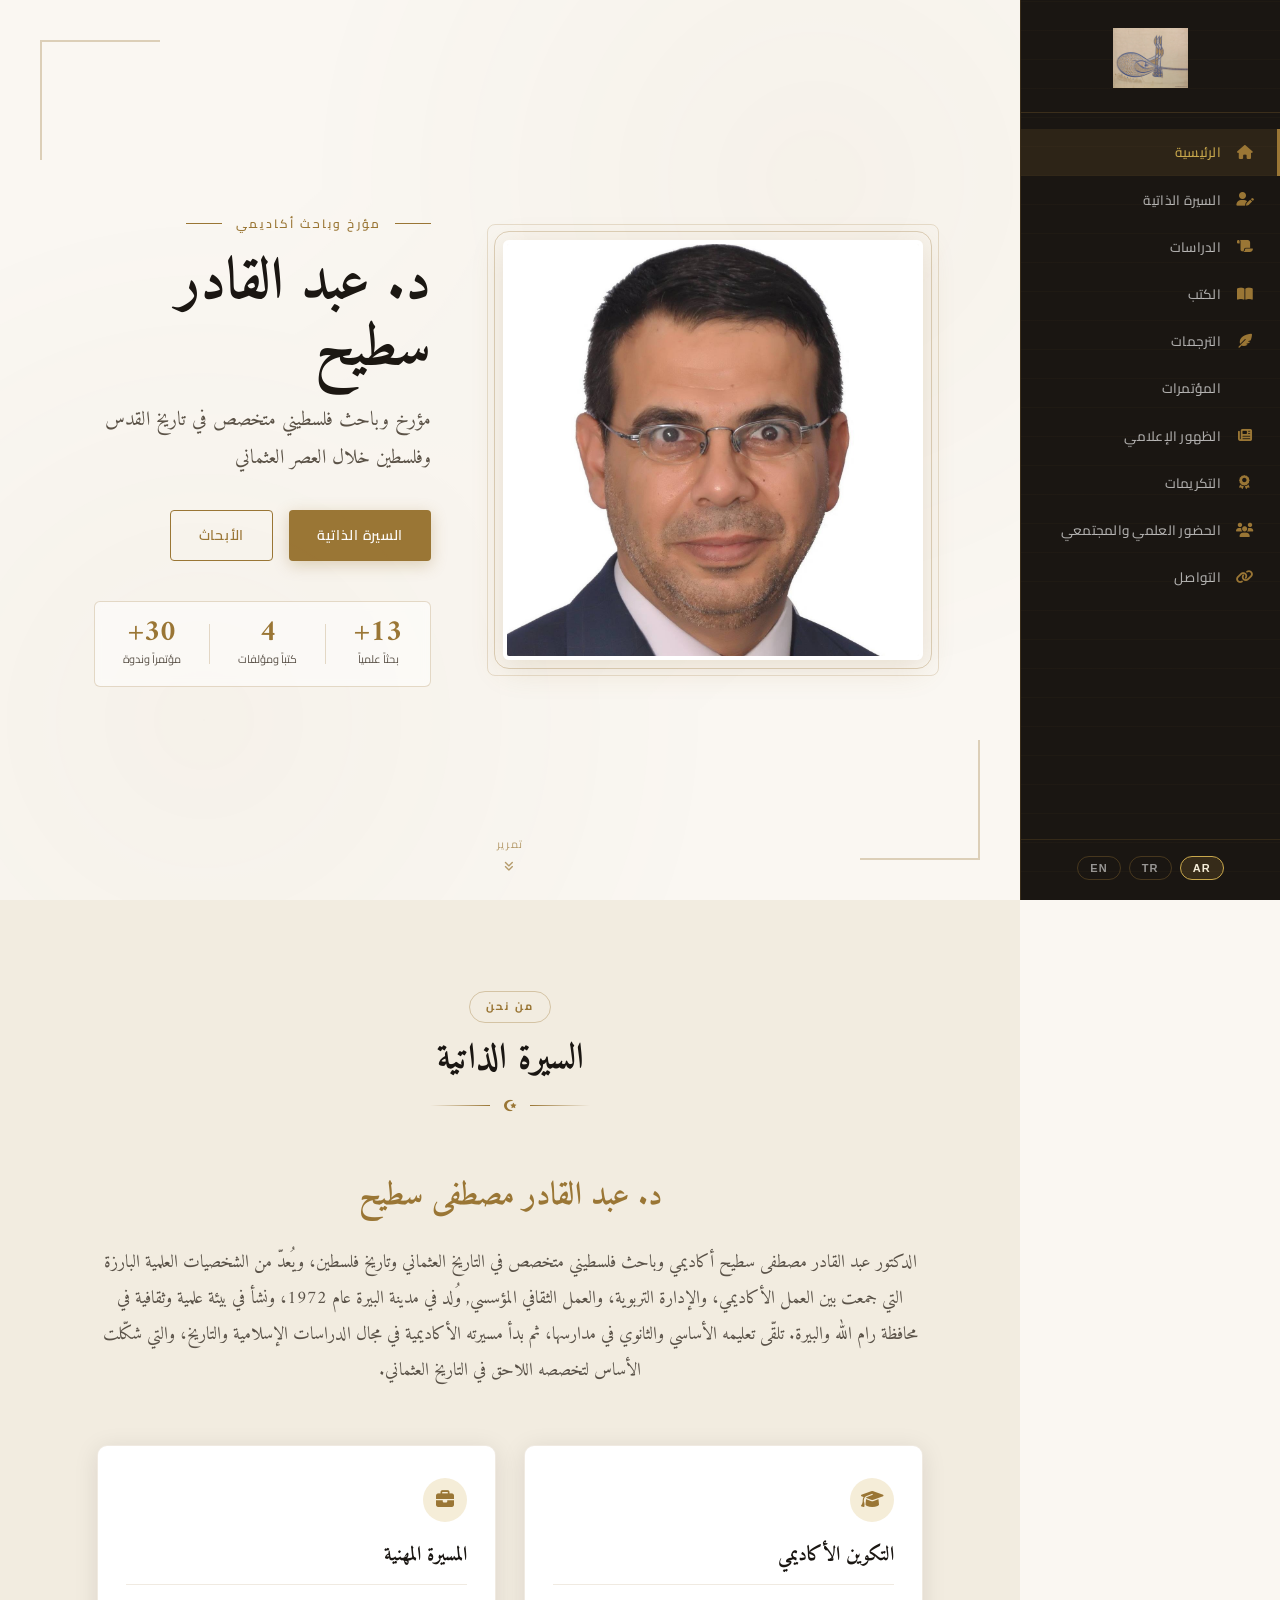
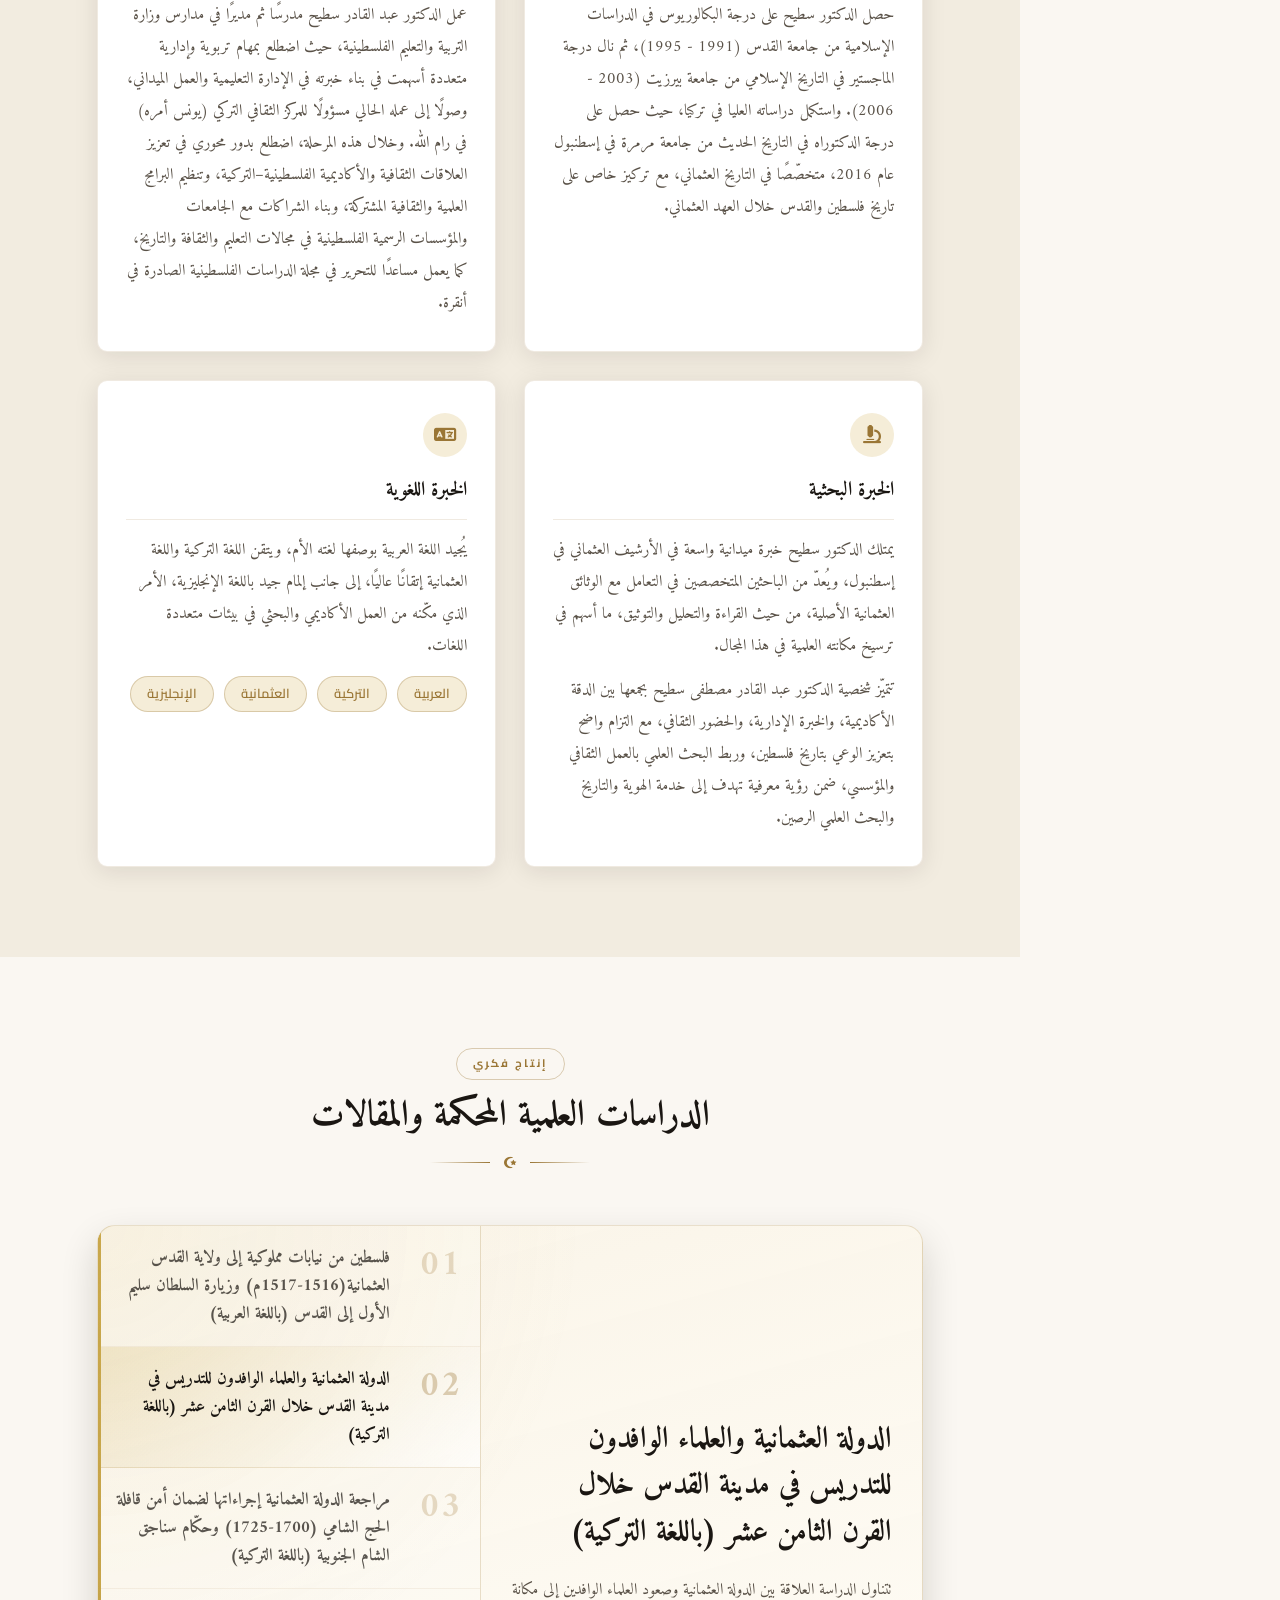
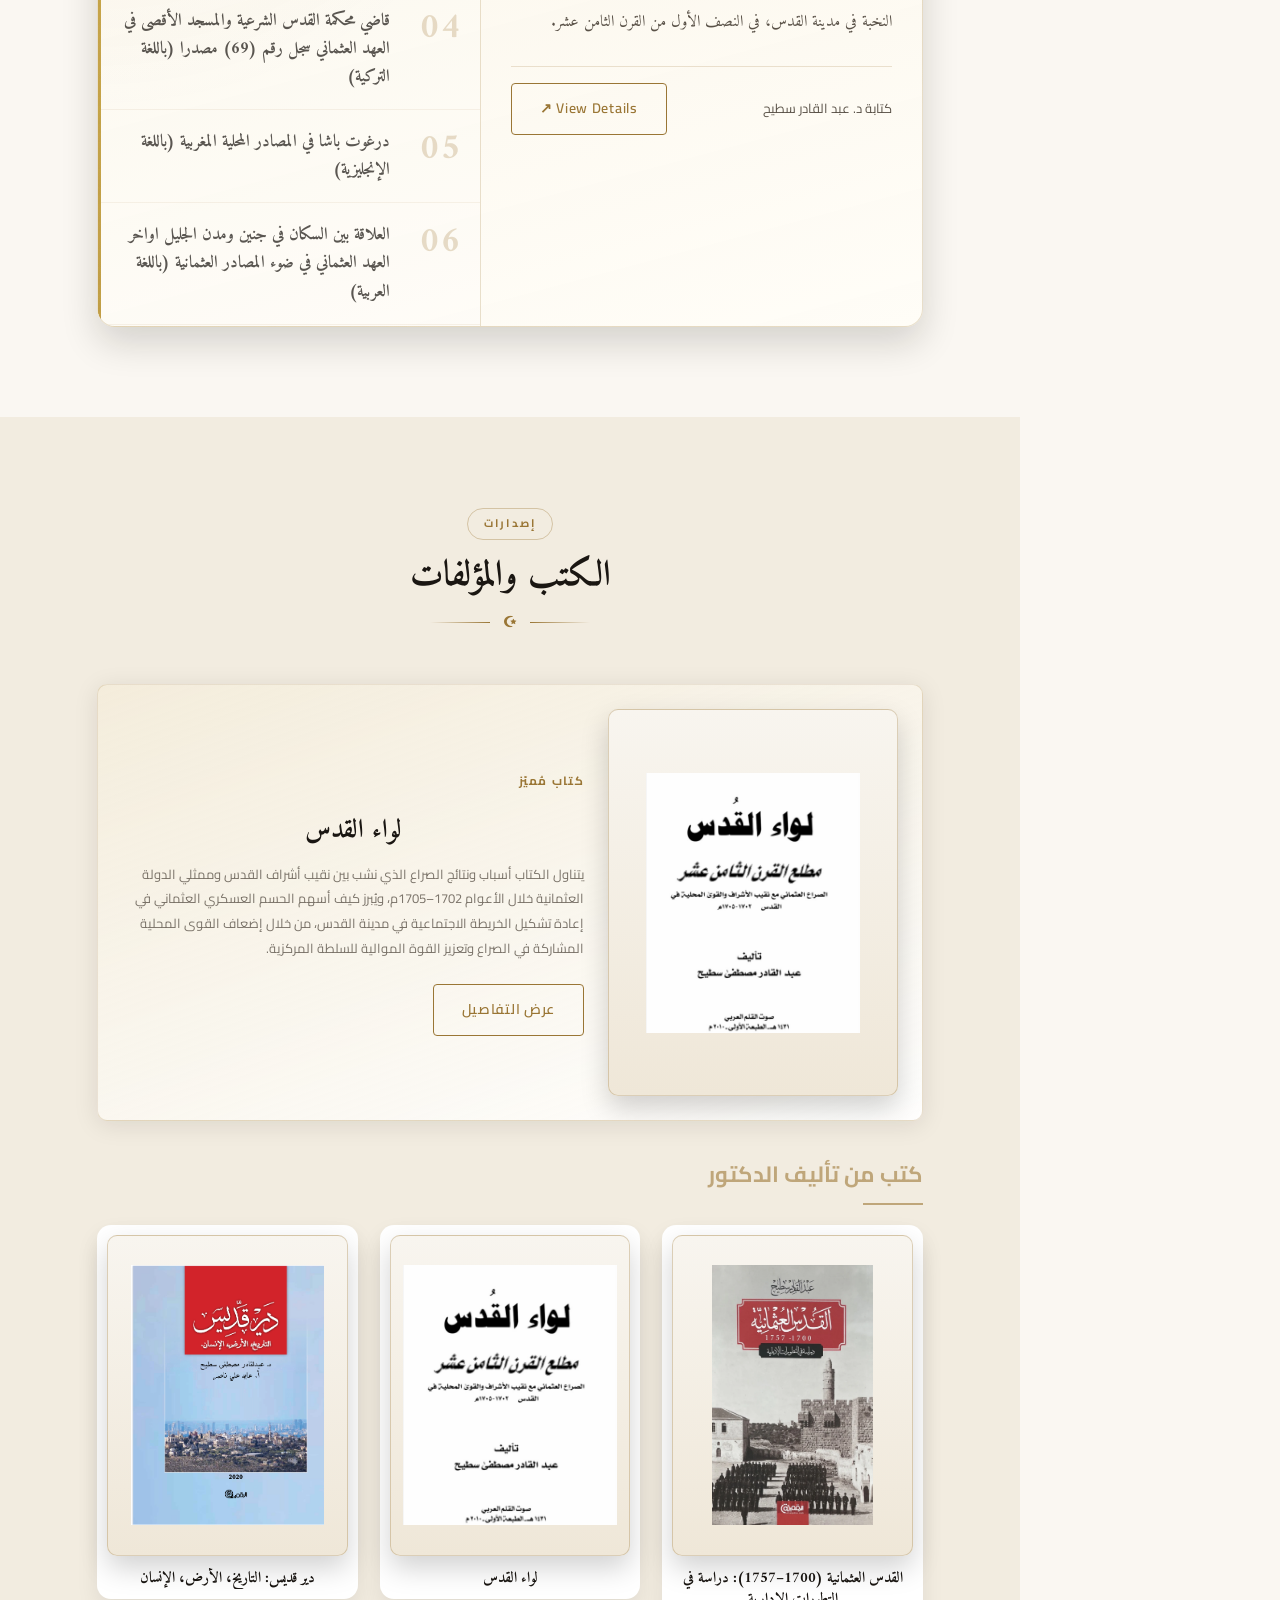
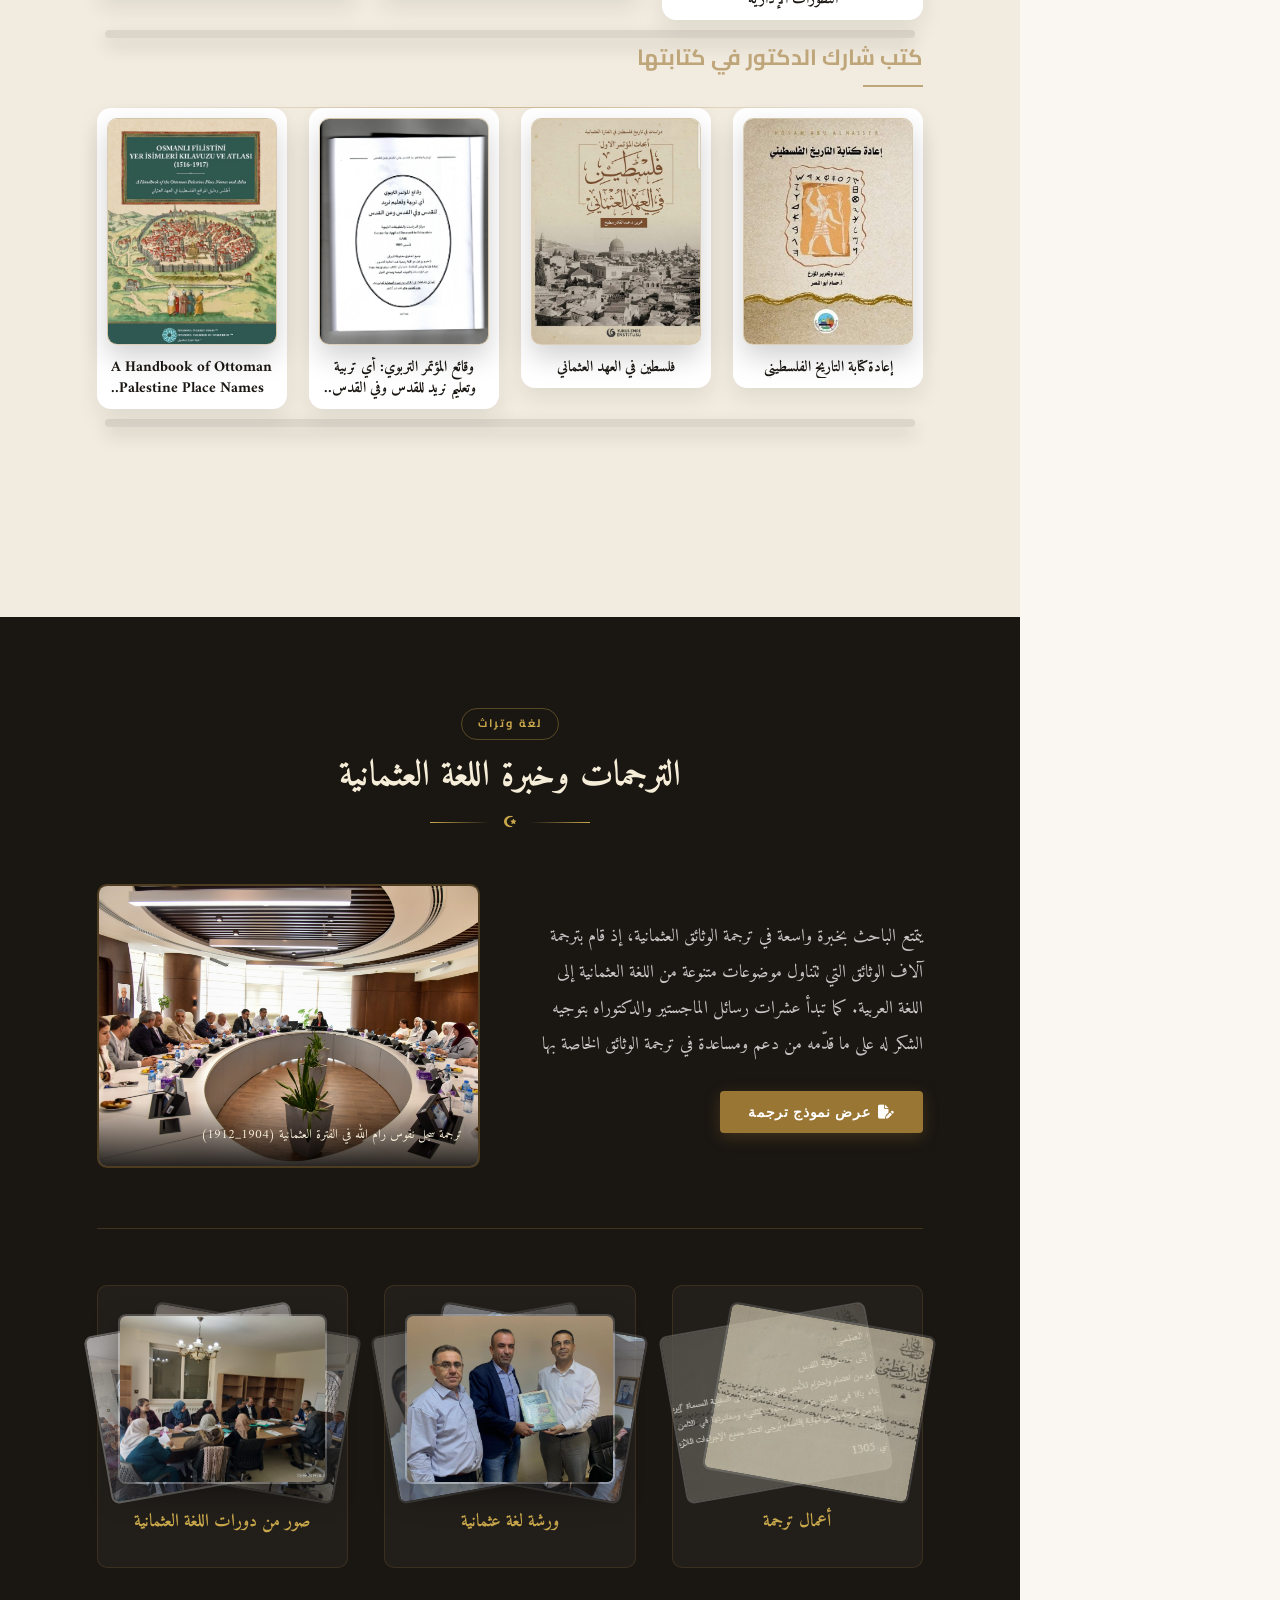
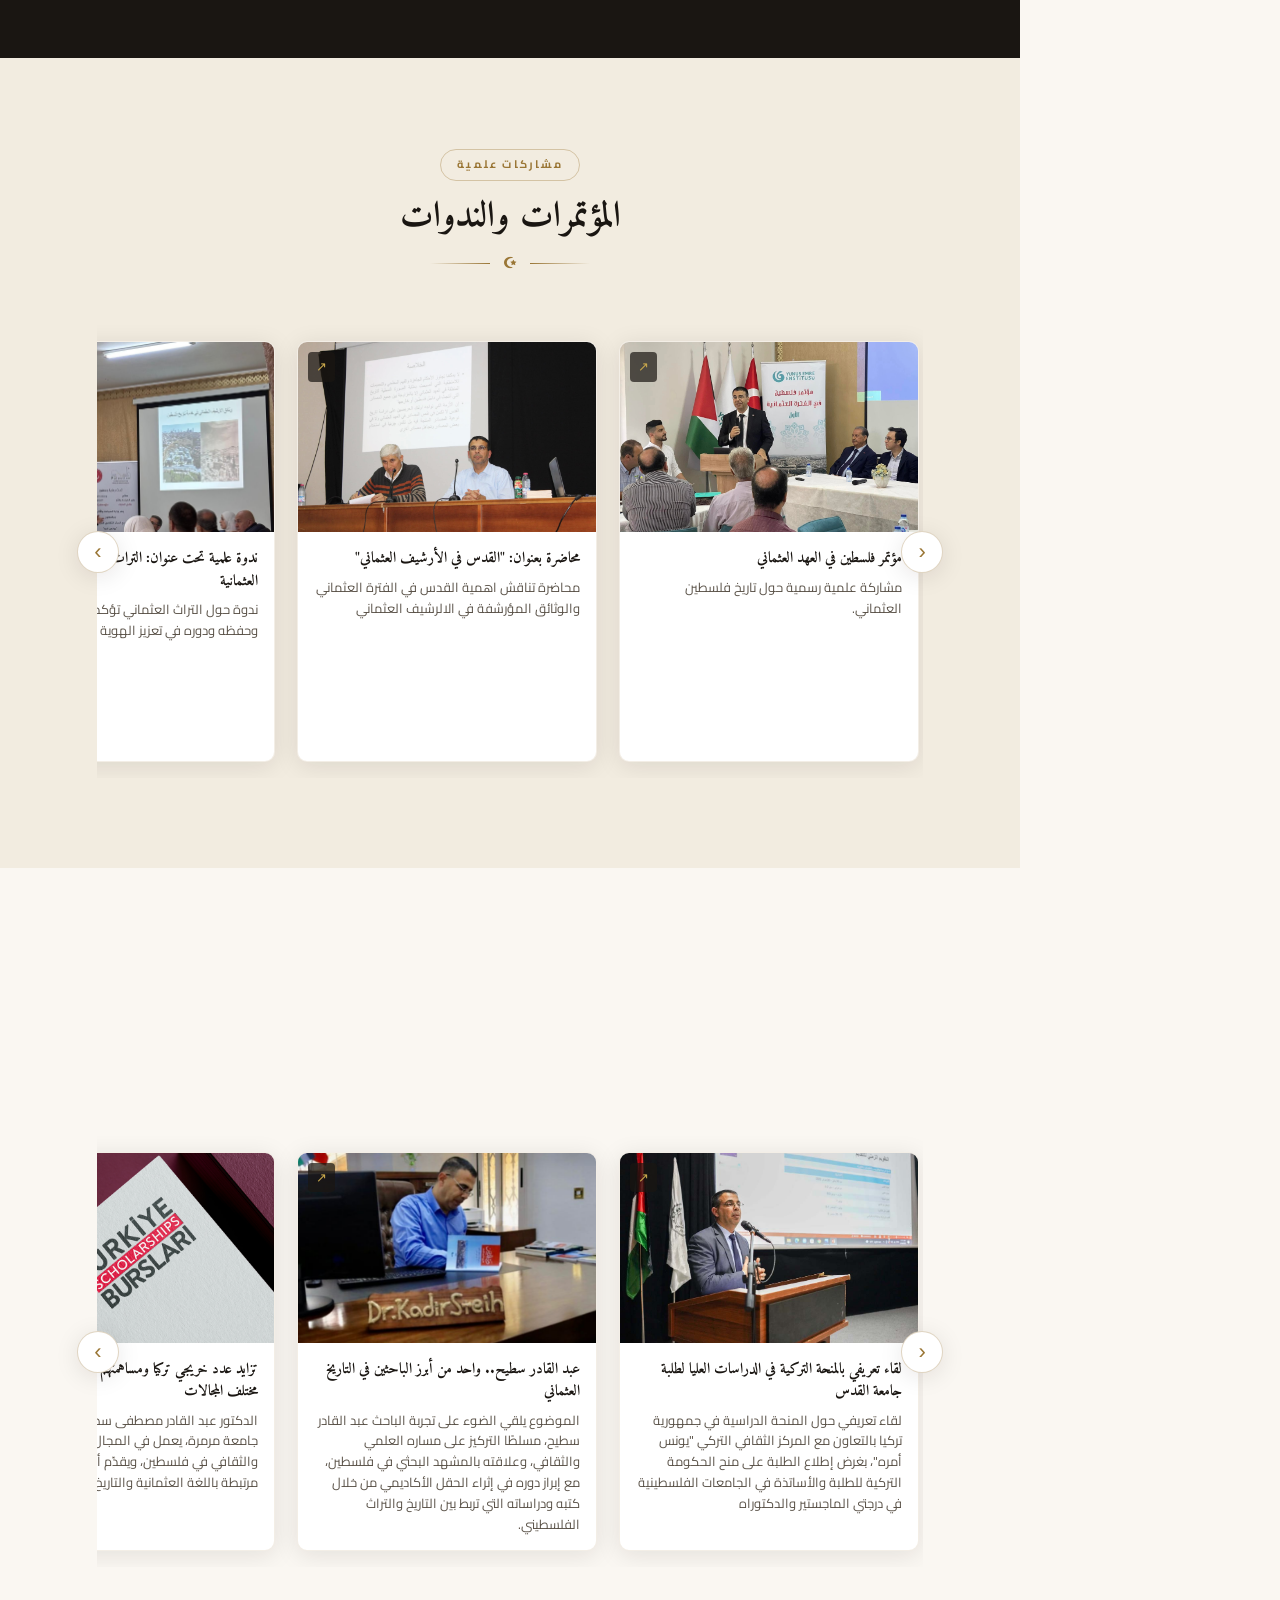
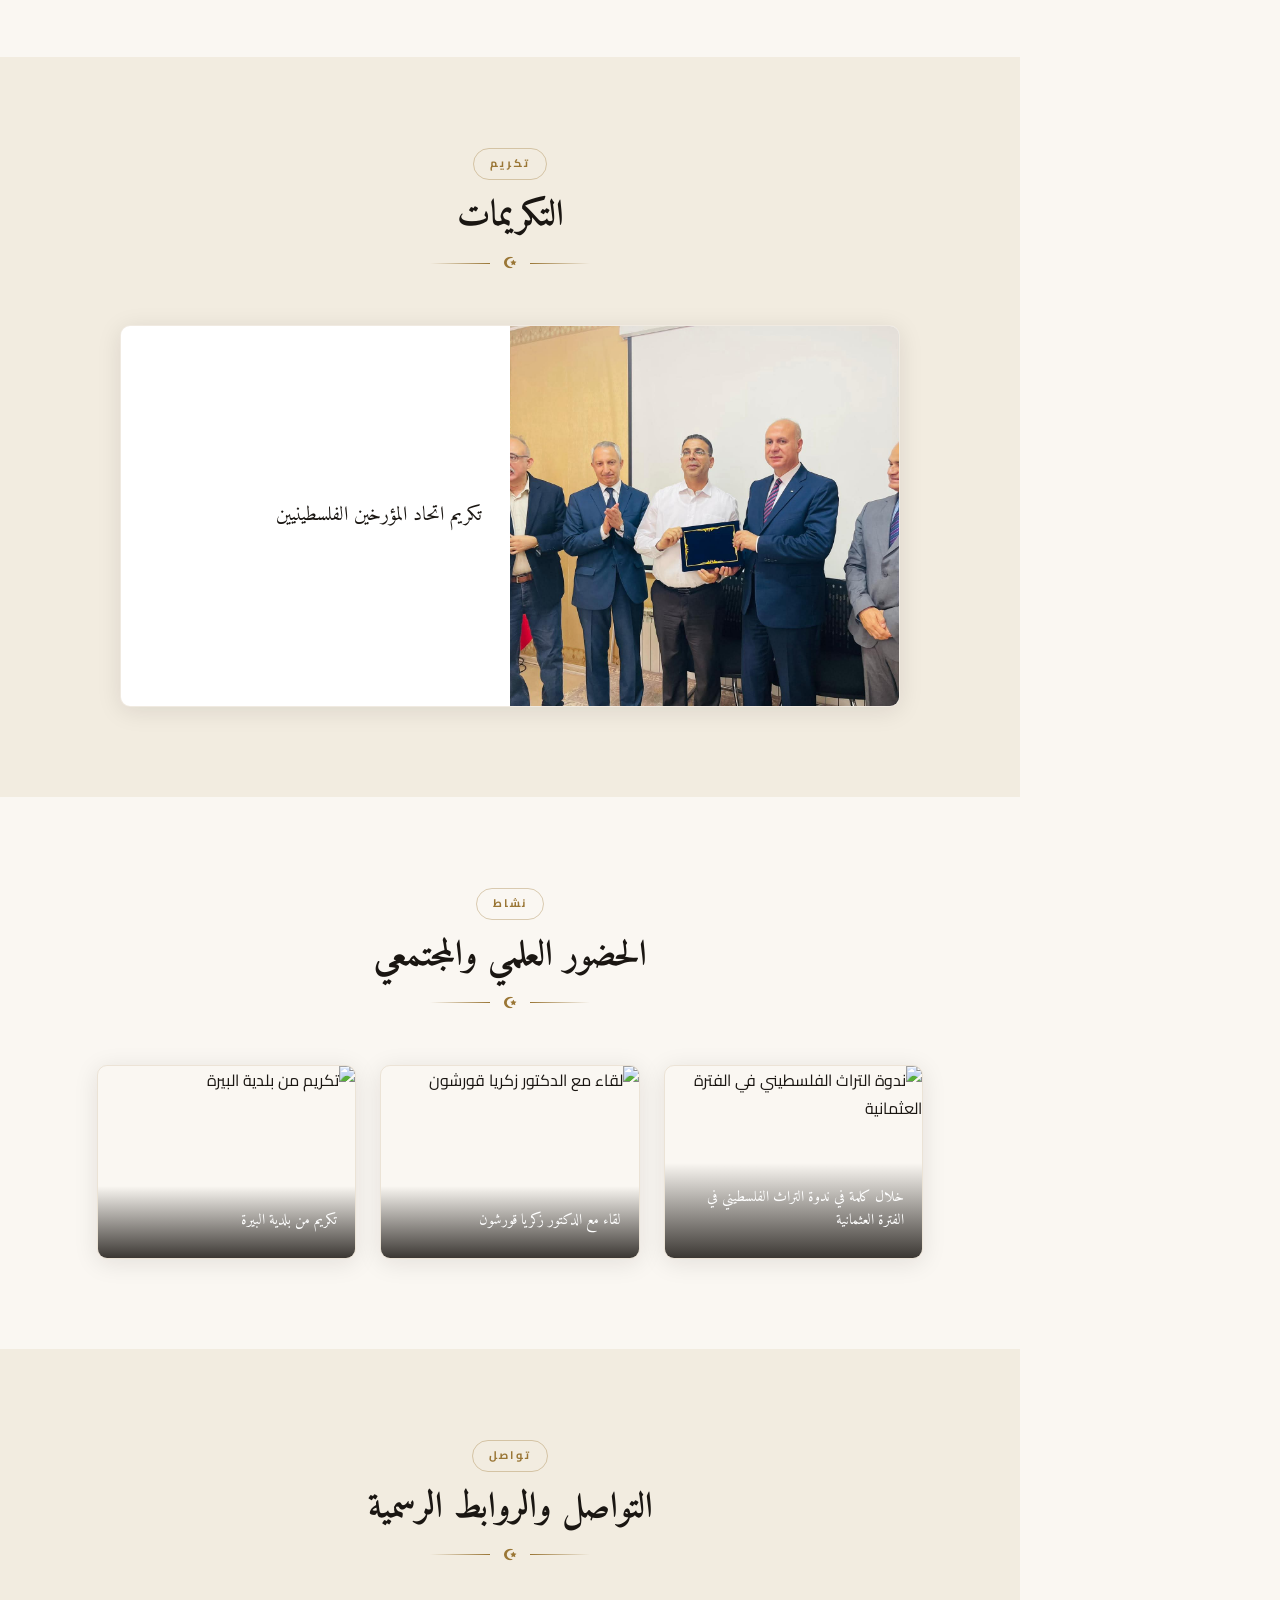
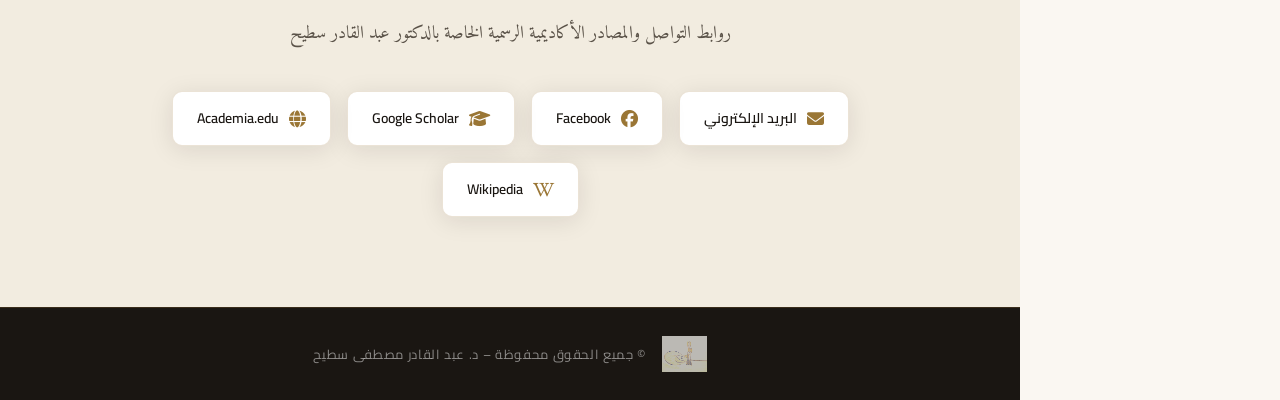
==== commit c86a4bcc: "Add favicon link to index.html Added a favicon link to the HTML document." ====
--- a/index.html
+++ b/index.html
@@ -1,6 +1,7 @@
 <!DOCTYPE html>
 <html lang="ar" dir="rtl">
 <head>
+  <link rel="icon" type="image/webp" href="assets/logo.webp">
   <meta charset="UTF-8">
   <meta name="viewport" content="width=device-width, initial-scale=1.0">
   <meta name="description" content="الموقع الرسمي للدكتور عبد القادر سطيح، باحث فلسطيني متخصص في التاريخ العثماني وتاريخ القدس وفلسطين.">
@@ -1098,4 +1099,4 @@
 <script src="js/main.js" defer></script>
 
 </body>
-</html>+</html>
